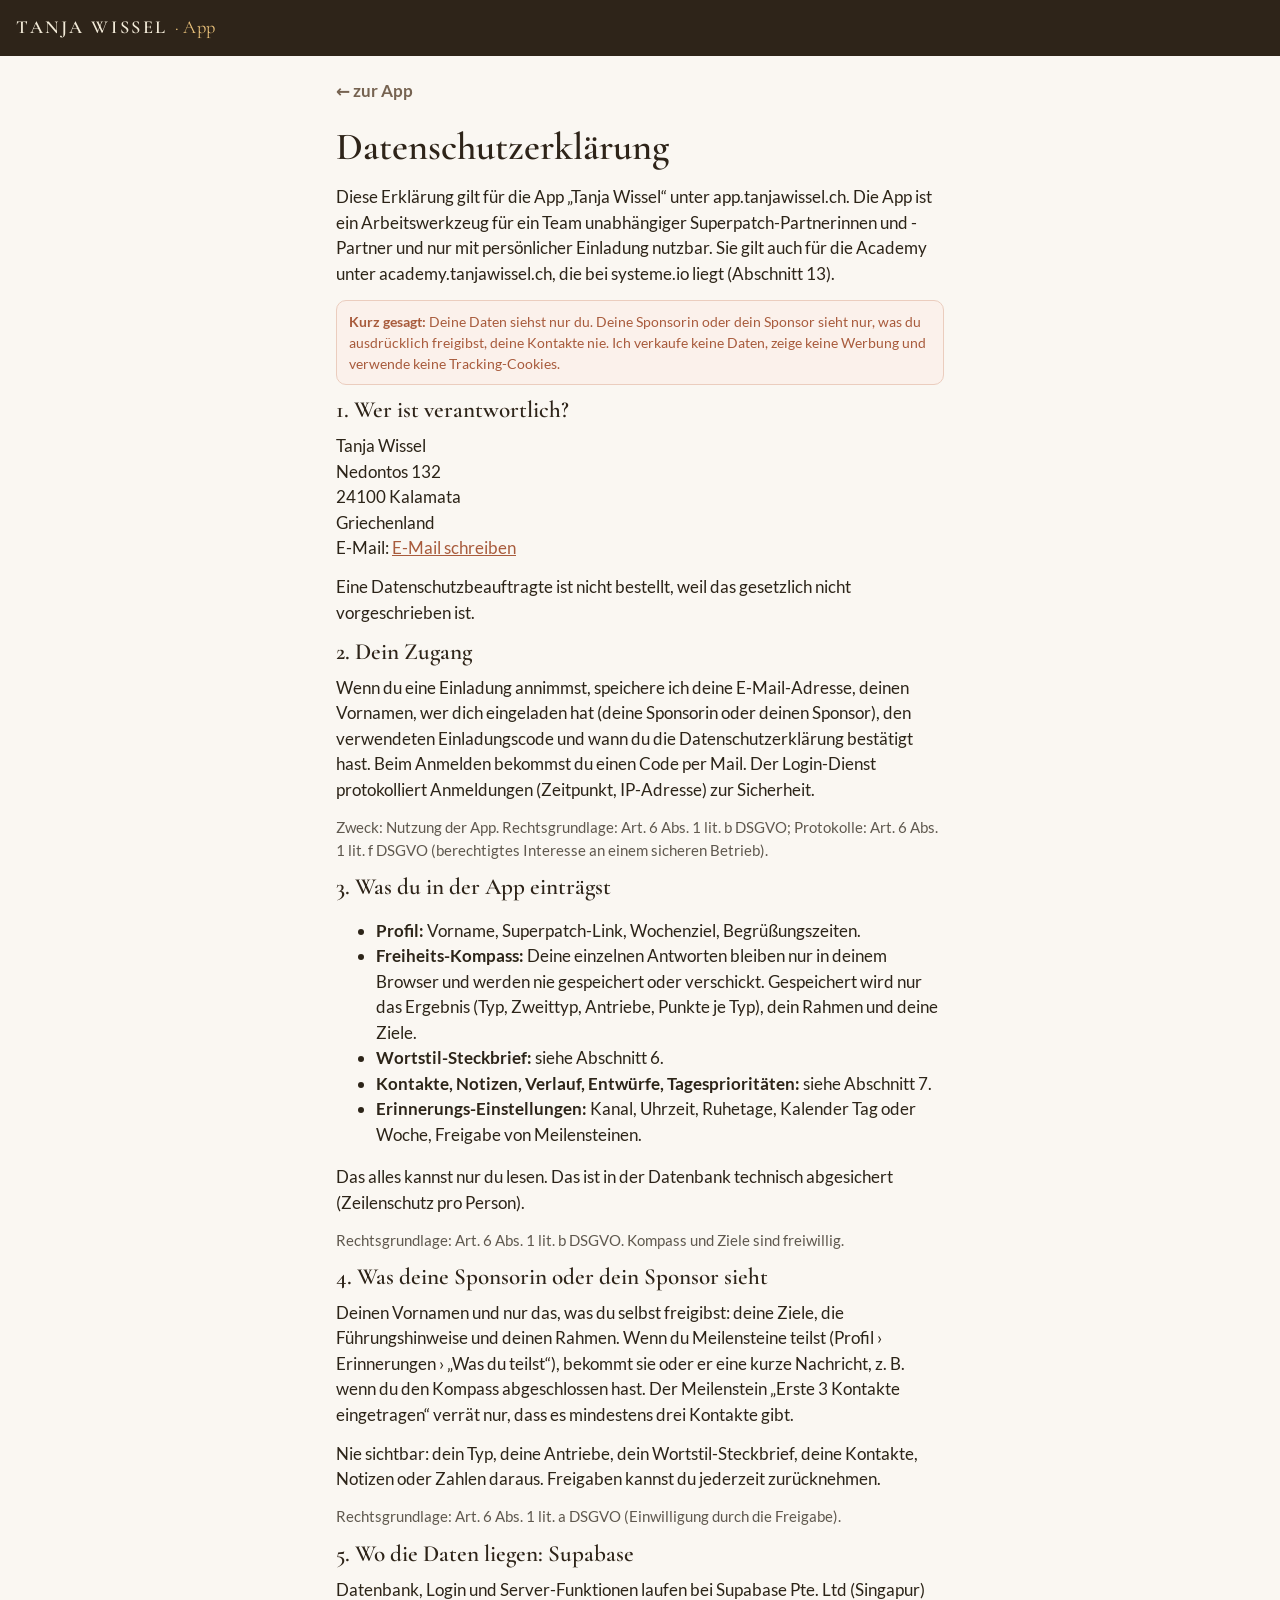
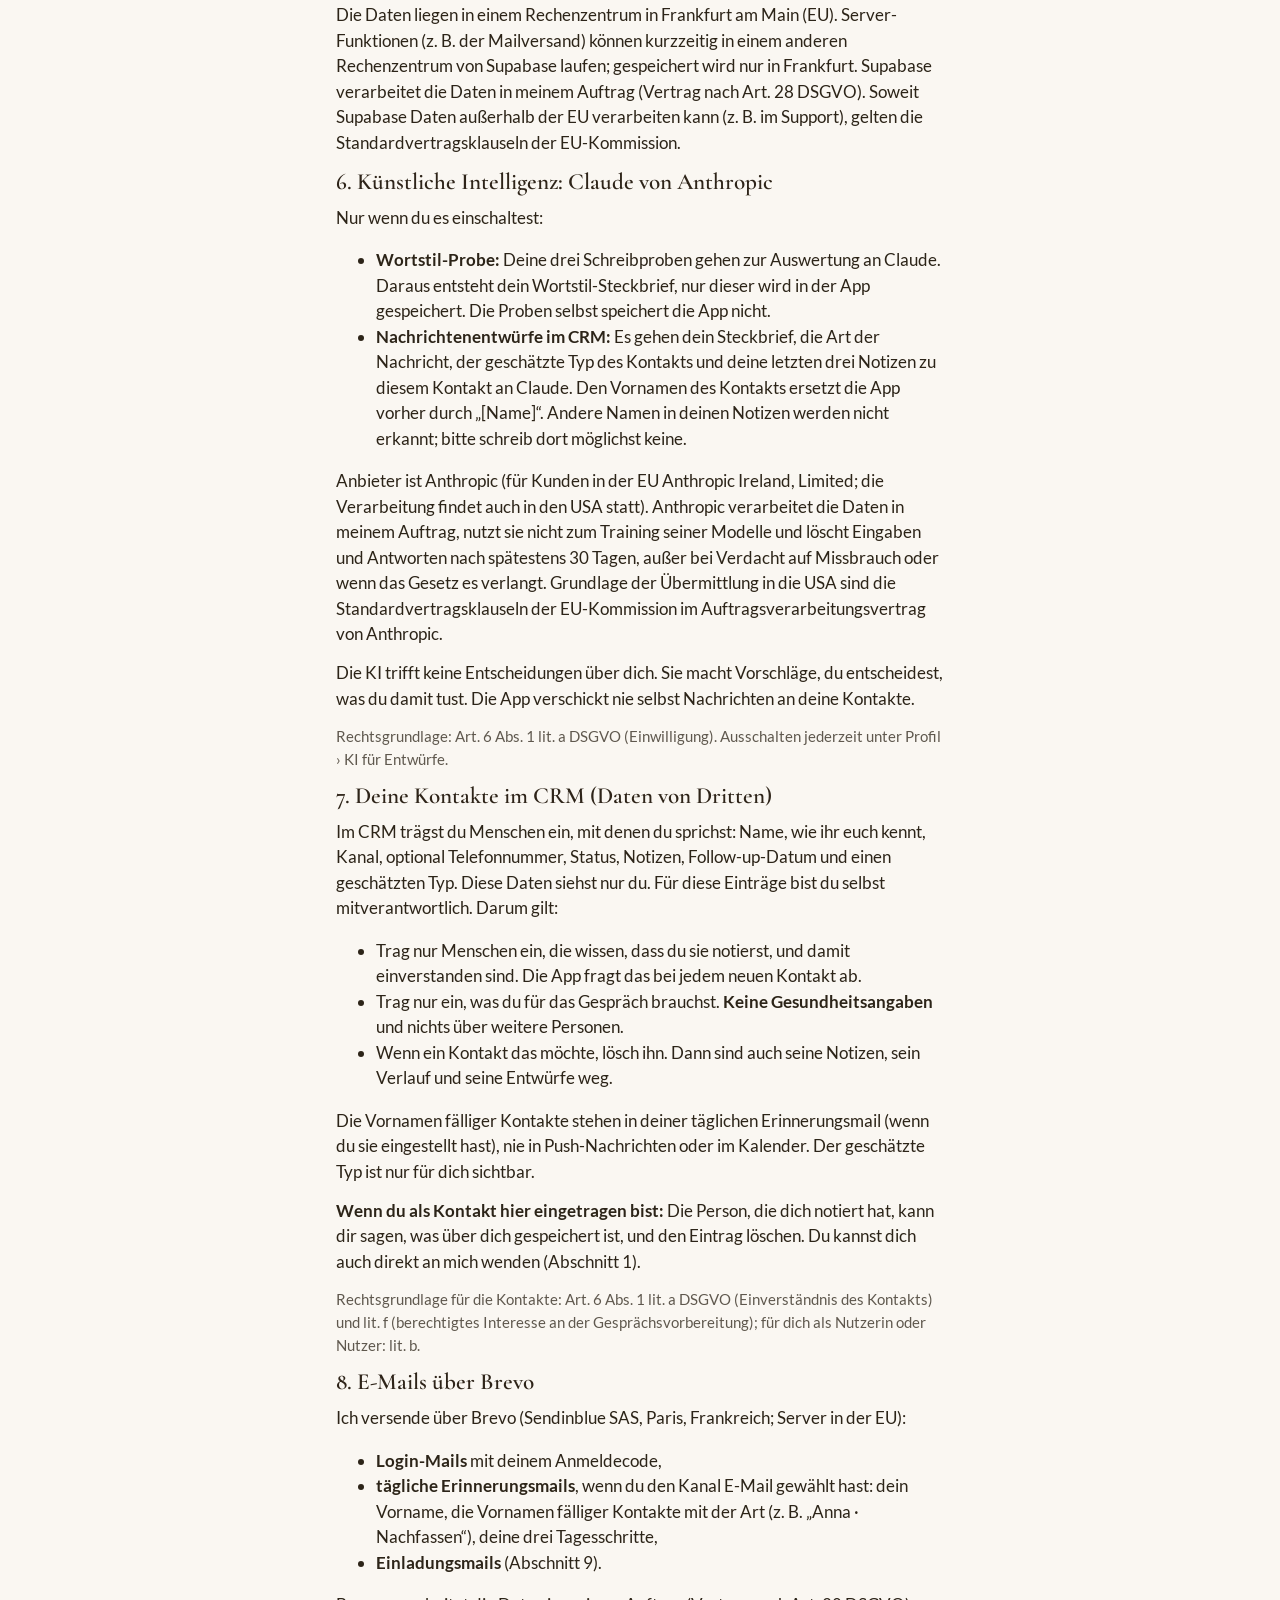
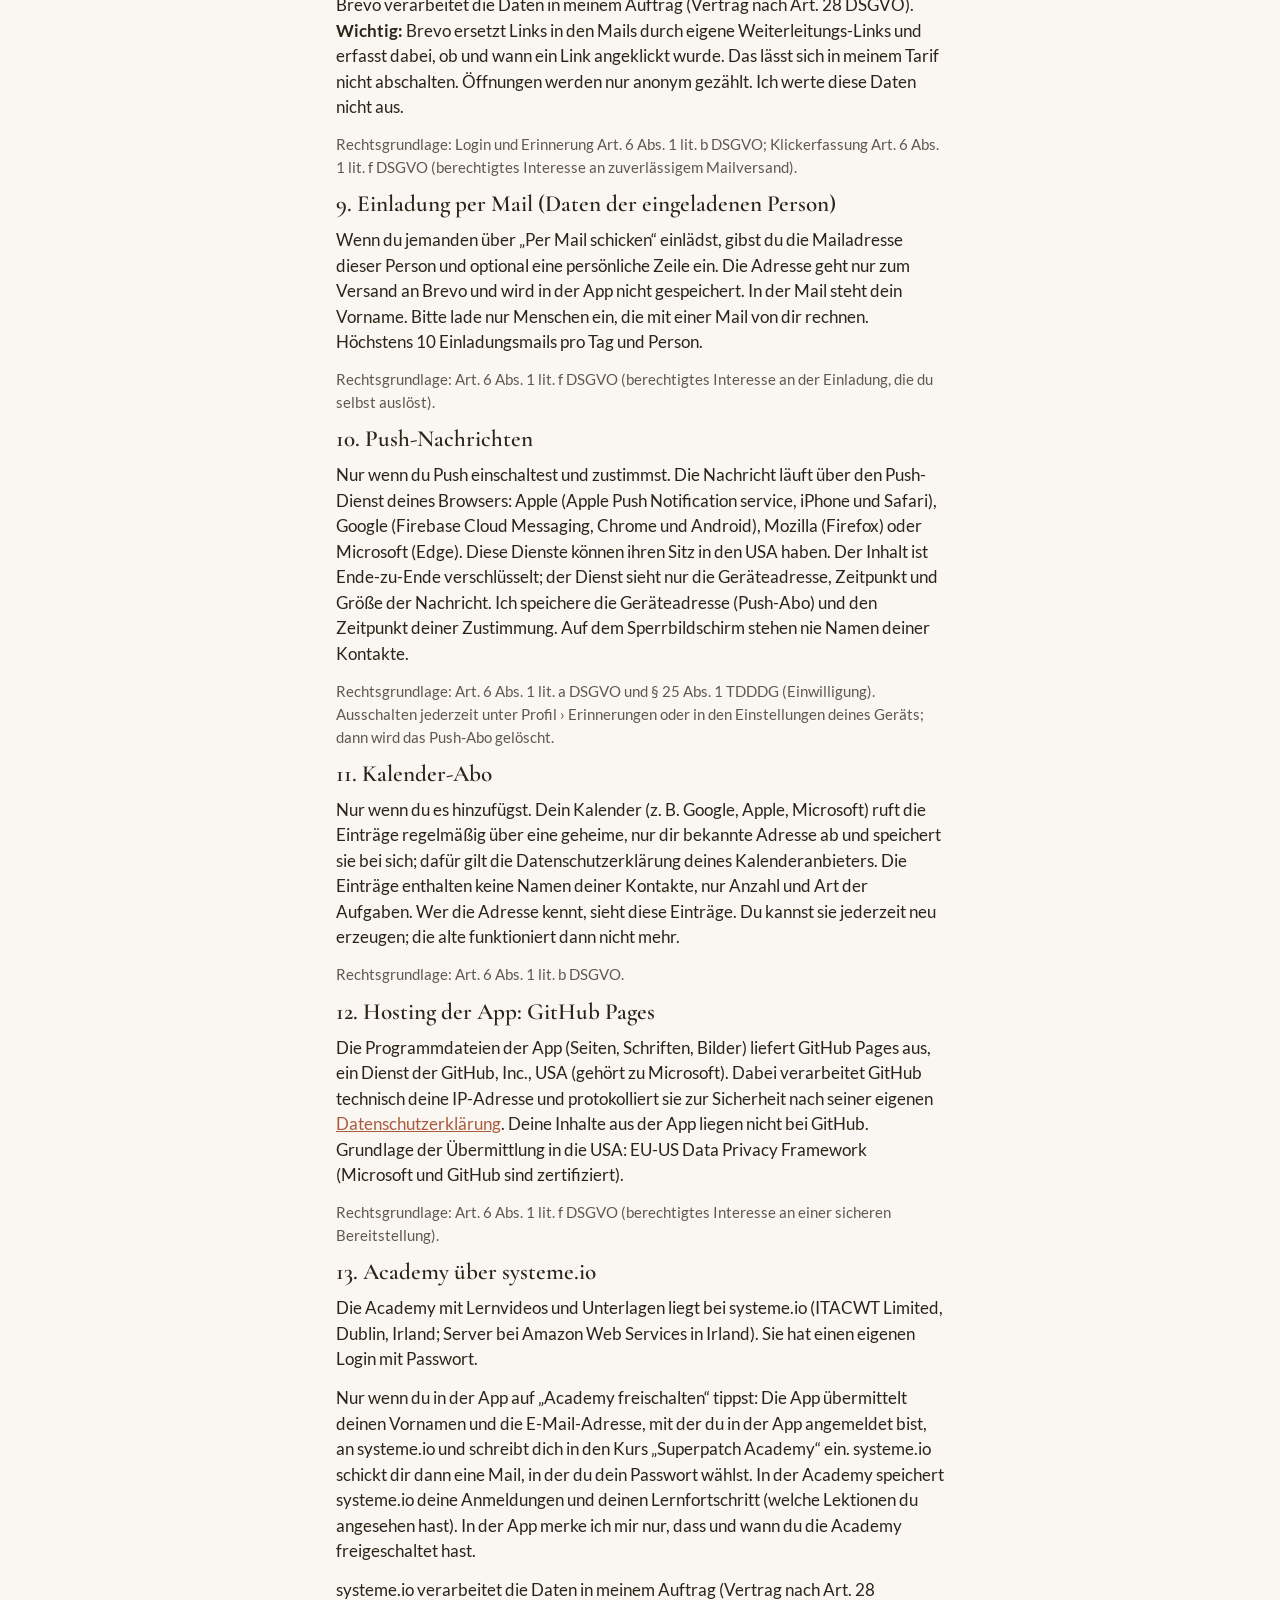
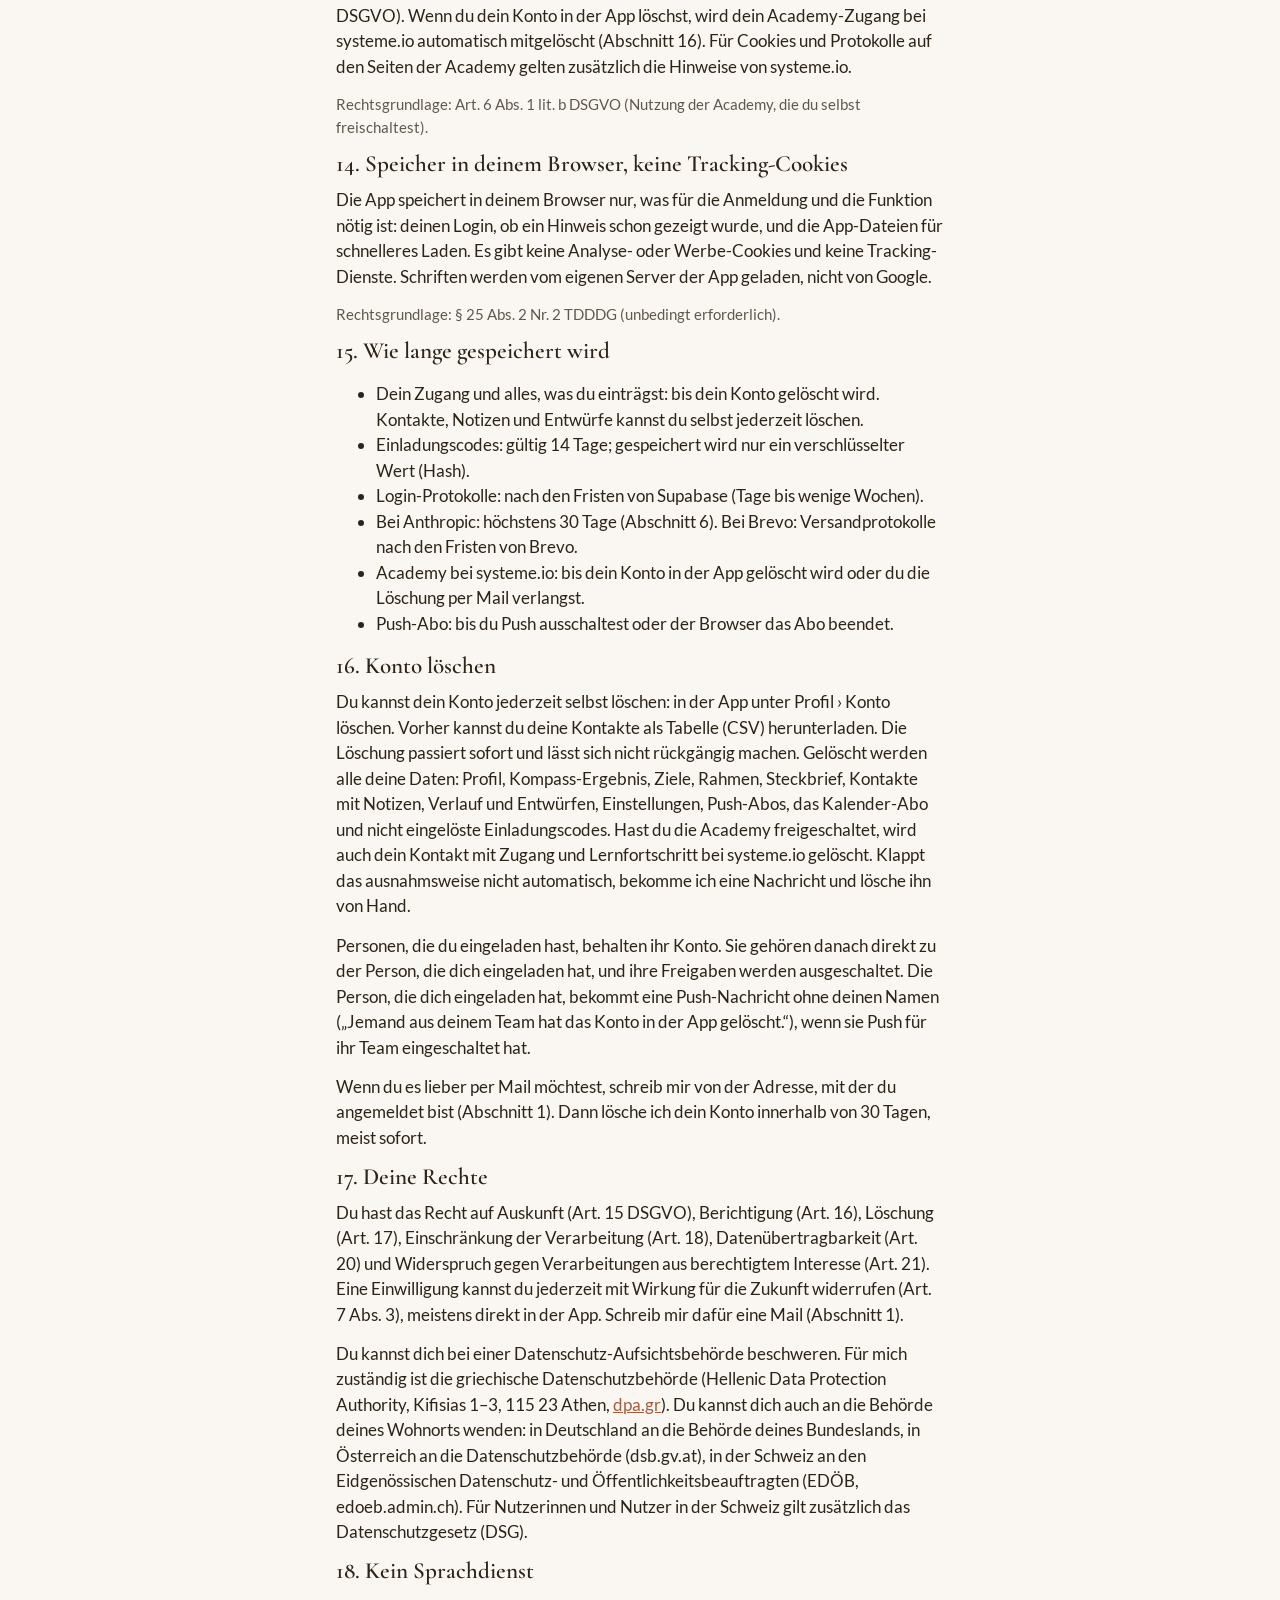
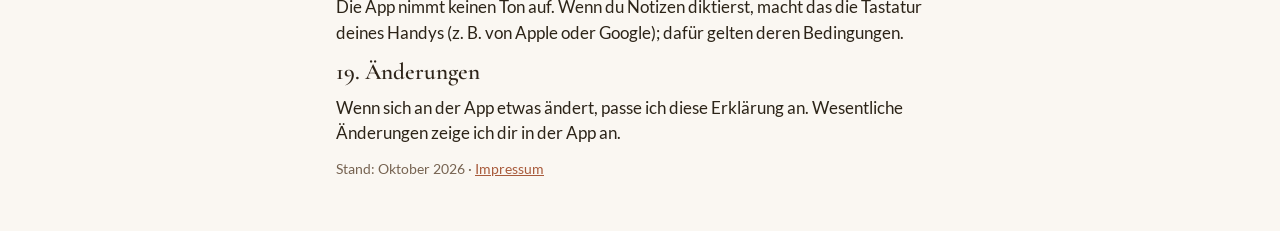
==== datenschutz.html @ 1daaed11 "Academy selbst freischalten: Knopf im Profil, Mitlöschen bei Konto löschen Profil › Academy: „Academ" ====
<!doctype html>
<html lang="de">
<head>
  <meta charset="utf-8">
  <meta name="viewport" content="width=device-width, initial-scale=1">
  <meta name="robots" content="noindex, nofollow">
  <title>Datenschutz · Tanja Wissel App</title>
  <link rel="icon" href="data:image/svg+xml,%3Csvg xmlns=%22http://www.w3.org/2000/svg%22 viewBox=%220 0 32 32%22%3E%3Ccircle cx=%2216%22 cy=%2216%22 r=%2216%22 fill=%22%23C2714F%22/%3E%3C/svg%3E">
  <link rel="stylesheet" href="fonts/fonts.css">
  <link rel="stylesheet" href="app/styles.css">
  <style>.rg{opacity:.75;font-size:.9em}</style>
</head>
<body style="padding-bottom:0">
  <header class="topbar">
    <div class="brand">TANJA WISSEL <span>· App</span></div>
  </header>
  <main class="wrap">
    <p><a class="back" href="./">← zur App</a></p>
    <h1>Datenschutzerklärung</h1>
    <p>Diese Erklärung gilt für die App „Tanja Wissel“ unter app.tanjawissel.ch. Die App ist ein Arbeitswerkzeug für ein Team unabhängiger Superpatch-Partnerinnen und -Partner und nur mit persönlicher Einladung nutzbar. Sie gilt auch für die Academy unter academy.tanjawissel.ch, die bei systeme.io liegt (Abschnitt 13).</p>
    <p class="notice warm"><strong>Kurz gesagt:</strong> Deine Daten siehst nur du. Deine Sponsorin oder dein Sponsor sieht nur, was du ausdrücklich freigibst, deine Kontakte nie. Ich verkaufe keine Daten, zeige keine Werbung und verwende keine Tracking-Cookies.</p>

    <h2>1. Wer ist verantwortlich?</h2>
    <p>Tanja Wissel<br>Nedontos 132<br>24100 Kalamata<br>Griechenland<br>
      E-Mail: <a class="cloak" data-u="academy" data-d="tanjawissel.ch" href="#">E-Mail schreiben</a><noscript>academy (at) tanjawissel.ch</noscript></p>
    <p>Eine Datenschutzbeauftragte ist nicht bestellt, weil das gesetzlich nicht vorgeschrieben ist.</p>

    <h2>2. Dein Zugang</h2>
    <p>Wenn du eine Einladung annimmst, speichere ich deine E-Mail-Adresse, deinen Vornamen, wer dich eingeladen hat (deine Sponsorin oder deinen Sponsor), den verwendeten Einladungscode und wann du die Datenschutzerklärung bestätigt hast. Beim Anmelden bekommst du einen Code per Mail. Der Login-Dienst protokolliert Anmeldungen (Zeitpunkt, IP-Adresse) zur Sicherheit.</p>
    <p class="rg">Zweck: Nutzung der App. Rechtsgrundlage: Art. 6 Abs. 1 lit. b DSGVO; Protokolle: Art. 6 Abs. 1 lit. f DSGVO (berechtigtes Interesse an einem sicheren Betrieb).</p>

    <h2>3. Was du in der App einträgst</h2>
    <ul>
      <li><strong>Profil:</strong> Vorname, Superpatch-Link, Wochenziel, Begrüßungszeiten.</li>
      <li><strong>Freiheits-Kompass:</strong> Deine einzelnen Antworten bleiben nur in deinem Browser und werden nie gespeichert oder verschickt. Gespeichert wird nur das Ergebnis (Typ, Zweittyp, Antriebe, Punkte je Typ), dein Rahmen und deine Ziele.</li>
      <li><strong>Wortstil-Steckbrief:</strong> siehe Abschnitt 6.</li>
      <li><strong>Kontakte, Notizen, Verlauf, Entwürfe, Tagesprioritäten:</strong> siehe Abschnitt 7.</li>
      <li><strong>Erinnerungs-Einstellungen:</strong> Kanal, Uhrzeit, Ruhetage, Kalender Tag oder Woche, Freigabe von Meilensteinen.</li>
    </ul>
    <p>Das alles kannst nur du lesen. Das ist in der Datenbank technisch abgesichert (Zeilenschutz pro Person).</p>
    <p class="rg">Rechtsgrundlage: Art. 6 Abs. 1 lit. b DSGVO. Kompass und Ziele sind freiwillig.</p>

    <h2>4. Was deine Sponsorin oder dein Sponsor sieht</h2>
    <p>Deinen Vornamen und nur das, was du selbst freigibst: deine Ziele, die Führungshinweise und deinen Rahmen. Wenn du Meilensteine teilst (Profil › Erinnerungen › „Was du teilst“), bekommt sie oder er eine kurze Nachricht, z. B. wenn du den Kompass abgeschlossen hast. Der Meilenstein „Erste 3 Kontakte eingetragen“ verrät nur, dass es mindestens drei Kontakte gibt.</p>
    <p>Nie sichtbar: dein Typ, deine Antriebe, dein Wortstil-Steckbrief, deine Kontakte, Notizen oder Zahlen daraus. Freigaben kannst du jederzeit zurücknehmen.</p>
    <p class="rg">Rechtsgrundlage: Art. 6 Abs. 1 lit. a DSGVO (Einwilligung durch die Freigabe).</p>

    <h2>5. Wo die Daten liegen: Supabase</h2>
    <p>Datenbank, Login und Server-Funktionen laufen bei Supabase Pte. Ltd (Singapur) Die Daten liegen in einem Rechenzentrum in Frankfurt am Main (EU). Server-Funktionen (z. B. der Mailversand) können kurzzeitig in einem anderen Rechenzentrum von Supabase laufen; gespeichert wird nur in Frankfurt. Supabase verarbeitet die Daten in meinem Auftrag (Vertrag nach Art. 28 DSGVO). Soweit Supabase Daten außerhalb der EU verarbeiten kann (z. B. im Support), gelten die Standardvertragsklauseln der EU-Kommission.</p>

    <h2>6. Künstliche Intelligenz: Claude von Anthropic</h2>
    <p>Nur wenn du es einschaltest:</p>
    <ul>
      <li><strong>Wortstil-Probe:</strong> Deine drei Schreibproben gehen zur Auswertung an Claude. Daraus entsteht dein Wortstil-Steckbrief, nur dieser wird in der App gespeichert. Die Proben selbst speichert die App nicht.</li>
      <li><strong>Nachrichtenentwürfe im CRM:</strong> Es gehen dein Steckbrief, die Art der Nachricht, der geschätzte Typ des Kontakts und deine letzten drei Notizen zu diesem Kontakt an Claude. Den Vornamen des Kontakts ersetzt die App vorher durch „[Name]“. Andere Namen in deinen Notizen werden nicht erkannt; bitte schreib dort möglichst keine.</li>
    </ul>
    <p>Anbieter ist Anthropic (für Kunden in der EU Anthropic Ireland, Limited; die Verarbeitung findet auch in den USA statt). Anthropic verarbeitet die Daten in meinem Auftrag, nutzt sie nicht zum Training seiner Modelle und löscht Eingaben und Antworten nach spätestens 30 Tagen, außer bei Verdacht auf Missbrauch oder wenn das Gesetz es verlangt. Grundlage der Übermittlung in die USA sind die Standardvertragsklauseln der EU-Kommission im Auftragsverarbeitungsvertrag von Anthropic.</p>
    <p>Die KI trifft keine Entscheidungen über dich. Sie macht Vorschläge, du entscheidest, was du damit tust. Die App verschickt nie selbst Nachrichten an deine Kontakte.</p>
    <p class="rg">Rechtsgrundlage: Art. 6 Abs. 1 lit. a DSGVO (Einwilligung). Ausschalten jederzeit unter Profil › KI für Entwürfe.</p>

    <h2>7. Deine Kontakte im CRM (Daten von Dritten)</h2>
    <p>Im CRM trägst du Menschen ein, mit denen du sprichst: Name, wie ihr euch kennt, Kanal, optional Telefonnummer, Status, Notizen, Follow-up-Datum und einen geschätzten Typ. Diese Daten siehst nur du. Für diese Einträge bist du selbst mitverantwortlich. Darum gilt:</p>
    <ul>
      <li>Trag nur Menschen ein, die wissen, dass du sie notierst, und damit einverstanden sind. Die App fragt das bei jedem neuen Kontakt ab.</li>
      <li>Trag nur ein, was du für das Gespräch brauchst. <strong>Keine Gesundheitsangaben</strong> und nichts über weitere Personen.</li>
      <li>Wenn ein Kontakt das möchte, lösch ihn. Dann sind auch seine Notizen, sein Verlauf und seine Entwürfe weg.</li>
    </ul>
    <p>Die Vornamen fälliger Kontakte stehen in deiner täglichen Erinnerungsmail (wenn du sie eingestellt hast), nie in Push-Nachrichten oder im Kalender. Der geschätzte Typ ist nur für dich sichtbar.</p>
    <p><strong>Wenn du als Kontakt hier eingetragen bist:</strong> Die Person, die dich notiert hat, kann dir sagen, was über dich gespeichert ist, und den Eintrag löschen. Du kannst dich auch direkt an mich wenden (Abschnitt 1).</p>
    <p class="rg">Rechtsgrundlage für die Kontakte: Art. 6 Abs. 1 lit. a DSGVO (Einverständnis des Kontakts) und lit. f (berechtigtes Interesse an der Gesprächsvorbereitung); für dich als Nutzerin oder Nutzer: lit. b.</p>

    <h2>8. E-Mails über Brevo</h2>
    <p>Ich versende über Brevo (Sendinblue SAS, Paris, Frankreich; Server in der EU):</p>
    <ul>
      <li><strong>Login-Mails</strong> mit deinem Anmeldecode,</li>
      <li><strong>tägliche Erinnerungsmails</strong>, wenn du den Kanal E-Mail gewählt hast: dein Vorname, die Vornamen fälliger Kontakte mit der Art (z. B. „Anna · Nachfassen“), deine drei Tagesschritte,</li>
      <li><strong>Einladungsmails</strong> (Abschnitt 9).</li>
    </ul>
    <p>Brevo verarbeitet die Daten in meinem Auftrag (Vertrag nach Art. 28 DSGVO). <strong>Wichtig:</strong> Brevo ersetzt Links in den Mails durch eigene Weiterleitungs-Links und erfasst dabei, ob und wann ein Link angeklickt wurde. Das lässt sich in meinem Tarif nicht abschalten. Öffnungen werden nur anonym gezählt. Ich werte diese Daten nicht aus.</p>
    <p class="rg">Rechtsgrundlage: Login und Erinnerung Art. 6 Abs. 1 lit. b DSGVO; Klickerfassung Art. 6 Abs. 1 lit. f DSGVO (berechtigtes Interesse an zuverlässigem Mailversand).</p>

    <h2>9. Einladung per Mail (Daten der eingeladenen Person)</h2>
    <p>Wenn du jemanden über „Per Mail schicken“ einlädst, gibst du die Mailadresse dieser Person und optional eine persönliche Zeile ein. Die Adresse geht nur zum Versand an Brevo und wird in der App nicht gespeichert. In der Mail steht dein Vorname. Bitte lade nur Menschen ein, die mit einer Mail von dir rechnen. Höchstens 10 Einladungsmails pro Tag und Person.</p>
    <p class="rg">Rechtsgrundlage: Art. 6 Abs. 1 lit. f DSGVO (berechtigtes Interesse an der Einladung, die du selbst auslöst).</p>

    <h2>10. Push-Nachrichten</h2>
    <p>Nur wenn du Push einschaltest und zustimmst. Die Nachricht läuft über den Push-Dienst deines Browsers: Apple (Apple Push Notification service, iPhone und Safari), Google (Firebase Cloud Messaging, Chrome und Android), Mozilla (Firefox) oder Microsoft (Edge). Diese Dienste können ihren Sitz in den USA haben. Der Inhalt ist Ende-zu-Ende verschlüsselt; der Dienst sieht nur die Geräteadresse, Zeitpunkt und Größe der Nachricht. Ich speichere die Geräteadresse (Push-Abo) und den Zeitpunkt deiner Zustimmung. Auf dem Sperrbildschirm stehen nie Namen deiner Kontakte.</p>
    <p class="rg">Rechtsgrundlage: Art. 6 Abs. 1 lit. a DSGVO und § 25 Abs. 1 TDDDG (Einwilligung). Ausschalten jederzeit unter Profil › Erinnerungen oder in den Einstellungen deines Geräts; dann wird das Push-Abo gelöscht.</p>

    <h2>11. Kalender-Abo</h2>
    <p>Nur wenn du es hinzufügst. Dein Kalender (z. B. Google, Apple, Microsoft) ruft die Einträge regelmäßig über eine geheime, nur dir bekannte Adresse ab und speichert sie bei sich; dafür gilt die Datenschutzerklärung deines Kalenderanbieters. Die Einträge enthalten keine Namen deiner Kontakte, nur Anzahl und Art der Aufgaben. Wer die Adresse kennt, sieht diese Einträge. Du kannst sie jederzeit neu erzeugen; die alte funktioniert dann nicht mehr.</p>
    <p class="rg">Rechtsgrundlage: Art. 6 Abs. 1 lit. b DSGVO.</p>

    <h2>12. Hosting der App: GitHub Pages</h2>
    <p>Die Programmdateien der App (Seiten, Schriften, Bilder) liefert GitHub Pages aus, ein Dienst der GitHub, Inc., USA (gehört zu Microsoft). Dabei verarbeitet GitHub technisch deine IP-Adresse und protokolliert sie zur Sicherheit nach seiner eigenen <a href="https://docs.github.com/de/site-policy/privacy-policies/github-general-privacy-statement" target="_blank" rel="noopener">Datenschutzerklärung</a>. Deine Inhalte aus der App liegen nicht bei GitHub. Grundlage der Übermittlung in die USA: EU-US Data Privacy Framework (Microsoft und GitHub sind zertifiziert).</p>
    <p class="rg">Rechtsgrundlage: Art. 6 Abs. 1 lit. f DSGVO (berechtigtes Interesse an einer sicheren Bereitstellung).</p>

    <h2>13. Academy über systeme.io</h2>
    <p>Die Academy mit Lernvideos und Unterlagen liegt bei systeme.io (ITACWT Limited, Dublin, Irland; Server bei Amazon Web Services in Irland). Sie hat einen eigenen Login mit Passwort.</p>
    <p>Nur wenn du in der App auf „Academy freischalten“ tippst: Die App übermittelt deinen Vornamen und die E-Mail-Adresse, mit der du in der App angemeldet bist, an systeme.io und schreibt dich in den Kurs „Superpatch Academy“ ein. systeme.io schickt dir dann eine Mail, in der du dein Passwort wählst. In der Academy speichert systeme.io deine Anmeldungen und deinen Lernfortschritt (welche Lektionen du angesehen hast). In der App merke ich mir nur, dass und wann du die Academy freigeschaltet hast.</p>
    <p>systeme.io verarbeitet die Daten in meinem Auftrag (Vertrag nach Art. 28 DSGVO). Wenn du dein Konto in der App löschst, wird dein Academy-Zugang bei systeme.io automatisch mitgelöscht (Abschnitt 16). Für Cookies und Protokolle auf den Seiten der Academy gelten zusätzlich die Hinweise von systeme.io.</p>
    <p class="rg">Rechtsgrundlage: Art. 6 Abs. 1 lit. b DSGVO (Nutzung der Academy, die du selbst freischaltest).</p>

    <h2>14. Speicher in deinem Browser, keine Tracking-Cookies</h2>
    <p>Die App speichert in deinem Browser nur, was für die Anmeldung und die Funktion nötig ist: deinen Login, ob ein Hinweis schon gezeigt wurde, und die App-Dateien für schnelleres Laden. Es gibt keine Analyse- oder Werbe-Cookies und keine Tracking-Dienste. Schriften werden vom eigenen Server der App geladen, nicht von Google.</p>
    <p class="rg">Rechtsgrundlage: § 25 Abs. 2 Nr. 2 TDDDG (unbedingt erforderlich).</p>

    <h2>15. Wie lange gespeichert wird</h2>
    <ul>
      <li>Dein Zugang und alles, was du einträgst: bis dein Konto gelöscht wird. Kontakte, Notizen und Entwürfe kannst du selbst jederzeit löschen.</li>
      <li>Einladungscodes: gültig 14 Tage; gespeichert wird nur ein verschlüsselter Wert (Hash).</li>
      <li>Login-Protokolle: nach den Fristen von Supabase (Tage bis wenige Wochen).</li>
      <li>Bei Anthropic: höchstens 30 Tage (Abschnitt 6). Bei Brevo: Versandprotokolle nach den Fristen von Brevo.</li>
      <li>Academy bei systeme.io: bis dein Konto in der App gelöscht wird oder du die Löschung per Mail verlangst.</li>
      <li>Push-Abo: bis du Push ausschaltest oder der Browser das Abo beendet.</li>
    </ul>

    <h2>16. Konto löschen</h2>
    <p>Du kannst dein Konto jederzeit selbst löschen: in der App unter Profil › Konto löschen. Vorher kannst du deine Kontakte als Tabelle (CSV) herunterladen. Die Löschung passiert sofort und lässt sich nicht rückgängig machen. Gelöscht werden alle deine Daten: Profil, Kompass-Ergebnis, Ziele, Rahmen, Steckbrief, Kontakte mit Notizen, Verlauf und Entwürfen, Einstellungen, Push-Abos, das Kalender-Abo und nicht eingelöste Einladungscodes. Hast du die Academy freigeschaltet, wird auch dein Kontakt mit Zugang und Lernfortschritt bei systeme.io gelöscht. Klappt das ausnahmsweise nicht automatisch, bekomme ich eine Nachricht und lösche ihn von Hand.</p>
    <p>Personen, die du eingeladen hast, behalten ihr Konto. Sie gehören danach direkt zu der Person, die dich eingeladen hat, und ihre Freigaben werden ausgeschaltet. Die Person, die dich eingeladen hat, bekommt eine Push-Nachricht ohne deinen Namen („Jemand aus deinem Team hat das Konto in der App gelöscht.“), wenn sie Push für ihr Team eingeschaltet hat.</p>
    <p>Wenn du es lieber per Mail möchtest, schreib mir von der Adresse, mit der du angemeldet bist (Abschnitt 1). Dann lösche ich dein Konto innerhalb von 30 Tagen, meist sofort.</p>

    <h2>17. Deine Rechte</h2>
    <p>Du hast das Recht auf Auskunft (Art. 15 DSGVO), Berichtigung (Art. 16), Löschung (Art. 17), Einschränkung der Verarbeitung (Art. 18), Datenübertragbarkeit (Art. 20) und Widerspruch gegen Verarbeitungen aus berechtigtem Interesse (Art. 21). Eine Einwilligung kannst du jederzeit mit Wirkung für die Zukunft widerrufen (Art. 7 Abs. 3), meistens direkt in der App. Schreib mir dafür eine Mail (Abschnitt 1).</p>
    <p>Du kannst dich bei einer Datenschutz-Aufsichtsbehörde beschweren. Für mich zuständig ist die griechische Datenschutzbehörde (Hellenic Data Protection Authority, Kifisias 1–3, 115 23 Athen, <a href="https://www.dpa.gr" target="_blank" rel="noopener">dpa.gr</a>). Du kannst dich auch an die Behörde deines Wohnorts wenden: in Deutschland an die Behörde deines Bundeslands, in Österreich an die Datenschutzbehörde (dsb.gv.at), in der Schweiz an den Eidgenössischen Datenschutz- und Öffentlichkeitsbeauftragten (EDÖB, edoeb.admin.ch). Für Nutzerinnen und Nutzer in der Schweiz gilt zusätzlich das Datenschutzgesetz (DSG).</p>

    <h2>18. Kein Sprachdienst</h2>
    <p>Die App nimmt keinen Ton auf. Wenn du Notizen diktierst, macht das die Tastatur deines Handys (z. B. von Apple oder Google); dafür gelten deren Bedingungen.</p>

    <h2>19. Änderungen</h2>
    <p>Wenn sich an der App etwas ändert, passe ich diese Erklärung an. Wesentliche Änderungen zeige ich dir in der App an.</p>

    <p class="muted small">Stand: Oktober 2026 · <a href="impressum.html">Impressum</a></p>
  </main>
  <script>
    document.querySelectorAll('a.cloak').forEach(function (a) {
      a.addEventListener('click', function (e) {
        e.preventDefault();
        location.href = 'mailto:' + a.getAttribute('data-u') + String.fromCharCode(64) + a.getAttribute('data-d');
      });
    });
  </script>
</body>
</html>
---- fonts/fonts.css ----
/* Lokal eingebundene Schriften — ersetzt Google Fonts CDN.
   Quelle: Google Fonts (Cormorant Garamond, Lato), Subsets latin + latin-ext.
   Neu erzeugen: siehe fonts/README.md */

/* Cormorant Garamond 400 italic — latin-ext */
@font-face {
  font-family: 'Cormorant Garamond';
  font-style: italic;
  font-weight: 400;
  font-display: swap;
  src: url(./cormorant-garamond-400-italic-latin-ext.woff2) format('woff2');
  unicode-range: U+0100-02BA, U+02BD-02C5, U+02C7-02CC, U+02CE-02D7, U+02DD-02FF, U+0304, U+0308, U+0329, U+1D00-1DBF, U+1E00-1E9F, U+1EF2-1EFF, U+2020, U+20A0-20AB, U+20AD-20C0, U+2113, U+2C60-2C7F, U+A720-A7FF;
}

/* Cormorant Garamond 400 italic — latin */
@font-face {
  font-family: 'Cormorant Garamond';
  font-style: italic;
  font-weight: 400;
  font-display: swap;
  src: url(./cormorant-garamond-400-italic-latin.woff2) format('woff2');
  unicode-range: U+0000-00FF, U+0131, U+0152-0153, U+02BB-02BC, U+02C6, U+02DA, U+02DC, U+0304, U+0308, U+0329, U+2000-206F, U+20AC, U+2122, U+2191, U+2193, U+2212, U+2215, U+FEFF, U+FFFD;
}

/* Cormorant Garamond 500 italic — latin-ext */
@font-face {
  font-family: 'Cormorant Garamond';
  font-style: italic;
  font-weight: 500;
  font-display: swap;
  src: url(./cormorant-garamond-500-italic-latin-ext.woff2) format('woff2');
  unicode-range: U+0100-02BA, U+02BD-02C5, U+02C7-02CC, U+02CE-02D7, U+02DD-02FF, U+0304, U+0308, U+0329, U+1D00-1DBF, U+1E00-1E9F, U+1EF2-1EFF, U+2020, U+20A0-20AB, U+20AD-20C0, U+2113, U+2C60-2C7F, U+A720-A7FF;
}

/* Cormorant Garamond 500 italic — latin */
@font-face {
  font-family: 'Cormorant Garamond';
  font-style: italic;
  font-weight: 500;
  font-display: swap;
  src: url(./cormorant-garamond-500-italic-latin.woff2) format('woff2');
  unicode-range: U+0000-00FF, U+0131, U+0152-0153, U+02BB-02BC, U+02C6, U+02DA, U+02DC, U+0304, U+0308, U+0329, U+2000-206F, U+20AC, U+2122, U+2191, U+2193, U+2212, U+2215, U+FEFF, U+FFFD;
}

/* Cormorant Garamond 400 normal — latin-ext */
@font-face {
  font-family: 'Cormorant Garamond';
  font-style: normal;
  font-weight: 400;
  font-display: swap;
  src: url(./cormorant-garamond-400-normal-latin-ext.woff2) format('woff2');
  unicode-range: U+0100-02BA, U+02BD-02C5, U+02C7-02CC, U+02CE-02D7, U+02DD-02FF, U+0304, U+0308, U+0329, U+1D00-1DBF, U+1E00-1E9F, U+1EF2-1EFF, U+2020, U+20A0-20AB, U+20AD-20C0, U+2113, U+2C60-2C7F, U+A720-A7FF;
}

/* Cormorant Garamond 400 normal — latin */
@font-face {
  font-family: 'Cormorant Garamond';
  font-style: normal;
  font-weight: 400;
  font-display: swap;
  src: url(./cormorant-garamond-400-normal-latin.woff2) format('woff2');
  unicode-range: U+0000-00FF, U+0131, U+0152-0153, U+02BB-02BC, U+02C6, U+02DA, U+02DC, U+0304, U+0308, U+0329, U+2000-206F, U+20AC, U+2122, U+2191, U+2193, U+2212, U+2215, U+FEFF, U+FFFD;
}

/* Cormorant Garamond 500 normal — latin-ext */
@font-face {
  font-family: 'Cormorant Garamond';
  font-style: normal;
  font-weight: 500;
  font-display: swap;
  src: url(./cormorant-garamond-500-normal-latin-ext.woff2) format('woff2');
  unicode-range: U+0100-02BA, U+02BD-02C5, U+02C7-02CC, U+02CE-02D7, U+02DD-02FF, U+0304, U+0308, U+0329, U+1D00-1DBF, U+1E00-1E9F, U+1EF2-1EFF, U+2020, U+20A0-20AB, U+20AD-20C0, U+2113, U+2C60-2C7F, U+A720-A7FF;
}

/* Cormorant Garamond 500 normal — latin */
@font-face {
  font-family: 'Cormorant Garamond';
  font-style: normal;
  font-weight: 500;
  font-display: swap;
  src: url(./cormorant-garamond-500-normal-latin.woff2) format('woff2');
  unicode-range: U+0000-00FF, U+0131, U+0152-0153, U+02BB-02BC, U+02C6, U+02DA, U+02DC, U+0304, U+0308, U+0329, U+2000-206F, U+20AC, U+2122, U+2191, U+2193, U+2212, U+2215, U+FEFF, U+FFFD;
}

/* Cormorant Garamond 600 normal — latin-ext */
@font-face {
  font-family: 'Cormorant Garamond';
  font-style: normal;
  font-weight: 600;
  font-display: swap;
  src: url(./cormorant-garamond-600-normal-latin-ext.woff2) format('woff2');
  unicode-range: U+0100-02BA, U+02BD-02C5, U+02C7-02CC, U+02CE-02D7, U+02DD-02FF, U+0304, U+0308, U+0329, U+1D00-1DBF, U+1E00-1E9F, U+1EF2-1EFF, U+2020, U+20A0-20AB, U+20AD-20C0, U+2113, U+2C60-2C7F, U+A720-A7FF;
}

/* Cormorant Garamond 600 normal — latin */
@font-face {
  font-family: 'Cormorant Garamond';
  font-style: normal;
  font-weight: 600;
  font-display: swap;
  src: url(./cormorant-garamond-600-normal-latin.woff2) format('woff2');
  unicode-range: U+0000-00FF, U+0131, U+0152-0153, U+02BB-02BC, U+02C6, U+02DA, U+02DC, U+0304, U+0308, U+0329, U+2000-206F, U+20AC, U+2122, U+2191, U+2193, U+2212, U+2215, U+FEFF, U+FFFD;
}

/* Lato 300 normal — latin-ext */
@font-face {
  font-family: 'Lato';
  font-style: normal;
  font-weight: 300;
  font-display: swap;
  src: url(./lato-300-normal-latin-ext.woff2) format('woff2');
  unicode-range: U+0100-02BA, U+02BD-02C5, U+02C7-02CC, U+02CE-02D7, U+02DD-02FF, U+0304, U+0308, U+0329, U+1D00-1DBF, U+1E00-1E9F, U+1EF2-1EFF, U+2020, U+20A0-20AB, U+20AD-20C0, U+2113, U+2C60-2C7F, U+A720-A7FF;
}

/* Lato 300 normal — latin */
@font-face {
  font-family: 'Lato';
  font-style: normal;
  font-weight: 300;
  font-display: swap;
  src: url(./lato-300-normal-latin.woff2) format('woff2');
  unicode-range: U+0000-00FF, U+0131, U+0152-0153, U+02BB-02BC, U+02C6, U+02DA, U+02DC, U+0304, U+0308, U+0329, U+2000-206F, U+20AC, U+2122, U+2191, U+2193, U+2212, U+2215, U+FEFF, U+FFFD;
}

/* Lato 400 normal — latin-ext */
@font-face {
  font-family: 'Lato';
  font-style: normal;
  font-weight: 400;
  font-display: swap;
  src: url(./lato-400-normal-latin-ext.woff2) format('woff2');
  unicode-range: U+0100-02BA, U+02BD-02C5, U+02C7-02CC, U+02CE-02D7, U+02DD-02FF, U+0304, U+0308, U+0329, U+1D00-1DBF, U+1E00-1E9F, U+1EF2-1EFF, U+2020, U+20A0-20AB, U+20AD-20C0, U+2113, U+2C60-2C7F, U+A720-A7FF;
}

/* Lato 400 normal — latin */
@font-face {
  font-family: 'Lato';
  font-style: normal;
  font-weight: 400;
  font-display: swap;
  src: url(./lato-400-normal-latin.woff2) format('woff2');
  unicode-range: U+0000-00FF, U+0131, U+0152-0153, U+02BB-02BC, U+02C6, U+02DA, U+02DC, U+0304, U+0308, U+0329, U+2000-206F, U+20AC, U+2122, U+2191, U+2193, U+2212, U+2215, U+FEFF, U+FFFD;
}

/* Lato 700 normal — latin-ext */
@font-face {
  font-family: 'Lato';
  font-style: normal;
  font-weight: 700;
  font-display: swap;
  src: url(./lato-700-normal-latin-ext.woff2) format('woff2');
  unicode-range: U+0100-02BA, U+02BD-02C5, U+02C7-02CC, U+02CE-02D7, U+02DD-02FF, U+0304, U+0308, U+0329, U+1D00-1DBF, U+1E00-1E9F, U+1EF2-1EFF, U+2020, U+20A0-20AB, U+20AD-20C0, U+2113, U+2C60-2C7F, U+A720-A7FF;
}

/* Lato 700 normal — latin */
@font-face {
  font-family: 'Lato';
  font-style: normal;
  font-weight: 700;
  font-display: swap;
  src: url(./lato-700-normal-latin.woff2) format('woff2');
  unicode-range: U+0000-00FF, U+0131, U+0152-0153, U+02BB-02BC, U+02C6, U+02DA, U+02DC, U+0304, U+0308, U+0329, U+2000-206F, U+20AC, U+2122, U+2191, U+2193, U+2212, U+2215, U+FEFF, U+FFFD;
}
---- app/styles.css ----
/* App Tanja Wissel. Stil übernommen aus dem Prototyp CRM (Creme/Sand/Terrakotta), Ergänzungen am Ende. */
/* Bewusst nur helles Markendesign; Farben sind überall explizit gesetzt. */
:root {
  color-scheme: light;
  --creme: #FAF7F2;
  --sand: #F2EAD8;
  --sand-deep: #EADFC6;
  --gold: #C9963A;
  --gold-soft: #E8C07A;
  --terra: #C2714F;
  --terra-deep: #A85B3C;
  --olive: #6B7C4A;
  --bark: #2E2419;
  --ink: #2C2418;
  --ink-muted: #766351;
  --line: #E1D4BC;
  --surface: #FFFFFF;
  --shadow: 0 1px 2px rgba(59,44,26,.06), 0 6px 18px rgba(59,44,26,.07);
  --radius: 14px;
  --serif: 'Cormorant Garamond', Georgia, serif;
  --sans: 'Lato', system-ui, -apple-system, 'Segoe UI', sans-serif;
  --tabbar-h: 64px;
}

* { box-sizing: border-box; }
html { -webkit-text-size-adjust: 100%; }
body {
  margin: 0;
  background: var(--creme);
  color: var(--ink);
  font: 400 17px/1.5 var(--sans);
  padding-bottom: calc(var(--tabbar-h) + env(safe-area-inset-bottom, 0px));
}

/* Kopf */
.topbar {
  display: flex; align-items: center; justify-content: space-between;
  padding-block: 14px;
  padding-left: max(16px, env(safe-area-inset-left, 0px));
  padding-right: max(16px, env(safe-area-inset-right, 0px));
  background: var(--bark); color: var(--sand); gap: 12px;
}
.brand { font-family: var(--serif); font-size: 1.15rem; letter-spacing: .14em; font-weight: 600; }
.brand span { letter-spacing: .02em; font-weight: 400; color: var(--gold-soft); }
.proto-badge {
  font-size: .72rem; text-transform: uppercase; letter-spacing: .12em;
  border: 1px solid rgba(232,192,122,.5); color: var(--gold-soft);
  padding: 3px 9px; border-radius: 99px;
}

.wrap { max-width: 640px; margin: 0 auto; padding-block: 22px 40px; padding-left: max(16px, env(safe-area-inset-left, 0px)); padding-right: max(16px, env(safe-area-inset-right, 0px)); }

/* Typografie */
h1, h2, h3 { font-family: var(--serif); font-weight: 600; line-height: 1.15; margin: 0 0 .4em; color: var(--bark); text-wrap: balance; }
h1 { font-size: clamp(1.9rem, 6vw, 2.4rem); }
h2 { font-size: 1.45rem; }
h3 { font-size: 1.2rem; margin-top: 1.2em; }
p { margin: 0 0 .8em; }
.eyebrow { font-size: .78rem; text-transform: uppercase; letter-spacing: .14em; color: var(--terra); font-weight: 700; margin-bottom: .4em; }
.lead { font-size: 1.05rem; color: var(--ink-muted); }
.muted { color: var(--ink-muted); font-size: .92rem; }
.small { font-size: .85rem; }

/* Karten */
.card {
  background: var(--surface); border: 1px solid var(--line); border-radius: var(--radius);
  padding: 18px 18px; box-shadow: var(--shadow); margin-bottom: 16px;
}
.card.sand { background: var(--sand); box-shadow: none; }
.card-head { display: flex; justify-content: space-between; align-items: baseline; gap: 10px; margin-bottom: 8px; }
.card-head h2 { margin: 0; }
.notice { font-size: .88rem; background: #F4F6EE; border: 1px solid #DCE3CC; color: #4B5735; border-radius: 10px; padding: 10px 12px; margin: 12px 0; }
.notice.warm { background: #FBF1EB; border-color: #EBCDBE; color: var(--terra-deep); }

/* Formulare */
label.field { display: block; font-weight: 700; margin: 14px 0 6px; }
label.field .opt { font-weight: 400; color: var(--ink-muted); font-size: .88rem; }
input[type=text], input[type=email], input[type=url], input[type=tel], input[type=number], input[type=date], input[type=time], input[type=search], select, textarea {
  width: 100%; font: inherit; color: inherit; background: var(--surface);
  border: 1px solid var(--line); border-radius: 10px; padding: 11px 12px;
}
textarea { min-height: 110px; resize: vertical; }
input:focus, textarea:focus, select:focus { outline: 2px solid var(--gold); outline-offset: 1px; border-color: var(--gold); }
.check { display: flex; gap: 10px; align-items: flex-start; margin: 14px 0; cursor: pointer; }
.check input { width: 20px; height: 20px; margin-top: 2px; accent-color: var(--terra); flex: 0 0 auto; }
.row2 { display: grid; grid-template-columns: 1fr 1fr; gap: 10px; }

/* Buttons */
.btn {
  display: inline-flex; align-items: center; justify-content: center; gap: 8px;
  font: 700 1rem var(--sans); border: 0; border-radius: 99px; cursor: pointer; text-decoration: none;
  padding: 12px 22px; background: var(--terra); color: #fff; transition: background .2s, transform .1s;
}
.btn:hover { background: var(--terra-deep); }
.btn:active { transform: scale(.98); }
.btn:disabled, .btn[aria-disabled=true] { background: var(--sand-deep); color: var(--ink-muted); cursor: not-allowed; }
.btn.ghost { background: transparent; color: var(--ink-muted); padding: 10px 12px; }
.btn.ghost:hover { color: var(--bark); background: var(--sand); }
.btn.secondary { background: var(--surface); color: var(--bark); border: 1px solid var(--line); }
.btn.secondary:hover { background: var(--sand); }
.btn.olive { background: var(--olive); }
.btn.olive:hover { background: #586640; }
.btn.small { padding: 8px 14px; font-size: .9rem; }
.btn.block { width: 100%; }
.btn.danger { background: #fff; color: #A23B2A; border: 1px solid #E5B9AF; }
.actions { display: flex; gap: 10px; align-items: center; margin-top: 16px; flex-wrap: wrap; }
.actions.end { justify-content: flex-end; }
.actions.split { justify-content: space-between; }
.linklike { background: none; border: 0; color: var(--terra-deep); font: inherit; font-weight: 700; cursor: pointer; padding: 0; text-decoration: underline; text-underline-offset: 3px; }

/* Untere Navigation */
.tabbar {
  position: fixed; left: 0; right: 0; bottom: 0; z-index: 20;
  display: grid; grid-template-columns: repeat(4, 1fr);
  background: var(--surface); border-top: 1px solid var(--line);
  padding-bottom: env(safe-area-inset-bottom, 0px); height: calc(var(--tabbar-h) + env(safe-area-inset-bottom, 0px));
}
.tabbar a {
  display: flex; flex-direction: column; align-items: center; justify-content: center; gap: 2px;
  font-size: .78rem; color: var(--ink-muted); text-decoration: none; font-weight: 700;
}
.tabbar a span { font-size: 1.25rem; line-height: 1; }
.tabbar a.active { color: var(--terra-deep); }
.tabbar a.plus span { width: 34px; height: 34px; border-radius: 50%; background: var(--terra); color: #fff; display: grid; place-items: center; font-size: 1.3rem; }

/* Dashboard */
.greet { margin-bottom: 16px; }
.greet h1 { margin-bottom: 2px; }
.tiles { display: grid; grid-template-columns: 1fr 1fr; gap: 12px; margin-bottom: 16px; }
.tile {
  display: block; text-decoration: none; color: inherit;
  background: var(--surface); border: 1px solid var(--line); border-radius: var(--radius);
  padding: 14px 14px; box-shadow: var(--shadow);
}
.tile:hover { border-color: var(--gold); }
.tile .t-label { font-size: .85rem; color: var(--ink-muted); font-weight: 700; }
.tile .t-num { font-family: var(--serif); font-size: 2.2rem; font-weight: 600; color: var(--bark); line-height: 1.1; }
.tile .t-sub { font-size: .82rem; color: var(--ink-muted); }
.tile .t-sub.alert { color: var(--terra-deep); font-weight: 700; }

.prio { list-style: none; padding: 0; margin: 0; }
.prio li { display: flex; align-items: center; gap: 12px; padding: 10px 0; border-bottom: 1px solid var(--line); }
.prio li:last-child { border-bottom: 0; }
.prio input[type=checkbox] { width: 24px; height: 24px; accent-color: var(--olive); flex: 0 0 auto; cursor: pointer; }
.prio .p-text { flex: 1; min-width: 0; }
.prio li.done .p-text { text-decoration: line-through; color: var(--ink-muted); }
.prio a.go { color: var(--ink-muted); text-decoration: none; font-size: 1.3rem; padding: 0 4px; }
.prio .p-text input[type=text] { padding: 8px 10px; }
.counter { font-size: .88rem; font-weight: 700; color: var(--olive); white-space: nowrap; }
.praise { font-family: var(--serif); font-style: italic; font-size: 1.15rem; color: var(--olive); margin: 8px 0 0; }

.goal-track { height: 12px; background: var(--sand); border-radius: 99px; overflow: hidden; margin: 8px 0 6px; }
.goal-fill { height: 100%; background: var(--gold); border-radius: 99px; transition: width .4s ease; }
.goal-fill.full { background: var(--olive); }

.record-card { text-align: center; }
.rec-btn {
  text-decoration: none;
  display: inline-flex; align-items: center; gap: 10px; border: 0; cursor: pointer;
  font: 700 1rem var(--sans); color: #fff; background: var(--terra); border-radius: 99px; padding: 14px 26px;
}
@keyframes pulse { 0%, 100% { opacity: .3; } 50% { opacity: 1; } }

.dictate { display: flex; gap: 12px; align-items: flex-start; background: var(--sand); border-radius: 12px; padding: 12px 14px; font-size: .93rem; }
.dictate .mic { font-size: 1.6rem; line-height: 1; }

/* Kontaktliste */
.search { margin-bottom: 10px; }
.chips { display: flex; gap: 8px; overflow-x: auto; padding-bottom: 6px; margin-bottom: 8px; scrollbar-width: none; }
.chips::-webkit-scrollbar { display: none; }
.chip {
  flex: 0 0 auto; border: 1px solid var(--line); background: var(--surface); color: var(--ink);
  border-radius: 99px; padding: 6px 13px; font: 700 .85rem var(--sans); cursor: pointer; white-space: nowrap;
}
.chip.on { background: var(--bark); color: var(--sand); border-color: var(--bark); }
.clist { list-style: none; padding: 0; margin: 0; background: var(--surface); border: 1px solid var(--line); border-radius: var(--radius); box-shadow: var(--shadow); overflow: hidden; }
.clist li + li { border-top: 1px solid var(--line); }
.clist a { display: block; padding: 12px 16px; text-decoration: none; color: inherit; }
.clist a:hover { background: #FDFBF7; }
.c-top { display: flex; justify-content: space-between; gap: 10px; align-items: baseline; }
.c-name { font-weight: 700; color: var(--bark); }
.c-sub { font-size: .86rem; color: var(--ink-muted); }
.due { font-size: .82rem; font-weight: 700; white-space: nowrap; color: var(--ink-muted); }
.due.today { color: var(--terra-deep); }
.due.over { color: #A23B2A; }
.empty { text-align: center; padding: 28px 16px; color: var(--ink-muted); }

/* Kontaktdetail */
.detail-head { display: flex; justify-content: space-between; align-items: flex-start; gap: 10px; }
.back { display: inline-block; color: var(--ink-muted); text-decoration: none; font-weight: 700; margin-bottom: 8px; }
.pill {
  display: inline-flex; align-items: center; gap: 6px; border-radius: 99px; padding: 5px 12px;
  background: var(--sand); color: var(--bark); font: 700 .88rem var(--sans); border: 1px solid var(--line); cursor: pointer;
}
.pill.static { cursor: default; }
.fu-box { border-left: 3px solid var(--terra); background: #FBF1EB; }
.fu-box.none { border-left-color: var(--line); background: var(--surface); }
.btn-grid { display: grid; grid-template-columns: 1fr 1fr; gap: 10px; }
.btn-grid .wide { grid-column: 1 / -1; }
.lock { font-size: .85rem; color: var(--ink-muted); background: var(--sand); border-radius: 10px; padding: 10px 12px; margin-top: 10px; }
.timeline { list-style: none; padding: 0; margin: 0; }
.timeline li { display: grid; grid-template-columns: 58px 1fr; gap: 10px; padding: 9px 0; border-bottom: 1px solid var(--line); font-size: .93rem; }
.timeline li:last-child { border-bottom: 0; }
.timeline .when { color: var(--ink-muted); font-size: .82rem; padding-top: 2px; }
.timeline .note { white-space: pre-wrap; overflow-wrap: anywhere; }
.saved-draft { background: #E7F3DF; border-radius: 12px; padding: 10px 12px; margin: 8px 0; white-space: pre-wrap; overflow-wrap: anywhere; font-size: .93rem; }

/* Optionen (Status, Schätzhilfe) */
.options { display: grid; gap: 8px; margin-top: 10px; }
.option {
  text-align: left; font: inherit; color: inherit; cursor: pointer; width: 100%;
  background: var(--surface); border: 1.5px solid var(--line); border-radius: 12px;
  padding: 11px 14px; transition: border-color .15s, background .15s;
}
.option:hover { border-color: var(--gold); }
.option.selected { border-color: var(--terra); background: #FBF1EB; box-shadow: inset 0 0 0 1px var(--terra); }
.option small { display: block; color: var(--ink-muted); font-size: .84rem; }
.option:focus-visible, .chip:focus-visible, .pill:focus-visible { outline: 2px solid var(--gold); outline-offset: 2px; }
.options.compact { grid-template-columns: 1fr 1fr; }
.options.compact .option { padding: 9px 11px; font-size: .92rem; }
.two { display: grid; grid-template-columns: 1fr 1fr; gap: 8px; }

/* Entwurf */
.art-chips { display: flex; flex-wrap: wrap; gap: 8px; margin: 6px 0 12px; }
.draft-area { background: #E7F3DF; border: 1px solid #CFE3C1; min-height: 150px; border-radius: 14px 14px 14px 4px; }
.type-line { font-size: .9rem; color: var(--ink-muted); }

.thinking-box { display: flex; align-items: center; padding: 14px; }
.thinking { display: flex; gap: 10px; align-items: center; color: var(--ink-muted); }
.thinking .dot { width: 10px; height: 10px; border-radius: 50%; background: var(--gold); flex: 0 0 auto; animation: pulse 1.1s ease-in-out infinite; }
details summary { cursor: pointer; color: var(--terra-deep); font-weight: 700; margin: 6px 0; }

/* Dialog */
.backdrop { position: fixed; inset: 0; background: rgba(46,36,25,.45); z-index: 40; display: flex; align-items: flex-end; justify-content: center; }
.sheet {
  background: var(--creme); width: 100%; max-width: 560px; max-height: 88vh; overflow-y: auto;
  border-radius: 18px 18px 0 0; padding: 20px max(16px, env(safe-area-inset-left, 0px)) calc(20px + env(safe-area-inset-bottom, 0px));
  box-shadow: 0 -6px 30px rgba(46,36,25,.2);
}
@media (min-width: 640px) {
  .backdrop { align-items: center; }
  .sheet { border-radius: 18px; }
}

/* Hinweis unten */
.toast {
  position: fixed; left: 50%; bottom: calc(var(--tabbar-h) + 14px + env(safe-area-inset-bottom, 0px)); transform: translateX(-50%) translateY(20px);
  background: var(--bark); color: var(--sand); padding: 10px 16px; border-radius: 99px; font-size: .92rem;
  opacity: 0; pointer-events: none; transition: opacity .2s, transform .2s; z-index: 50; max-width: calc(100% - 32px); text-align: center;
}
.toast.show { opacity: 1; transform: translateX(-50%) translateY(0); }

.kv { display: grid; grid-template-columns: 130px 1fr; gap: 6px 12px; font-size: .95rem; margin: 0; }
.kv dt { color: var(--ink-muted); }
.kv dd { margin: 0; overflow-wrap: anywhere; }

@media (max-width: 420px) {
  .brand span { display: none; }
  .kv { grid-template-columns: 1fr; gap: 0; }
  .kv dt { margin-top: 8px; }
  .row2 { grid-template-columns: 1fr; }
}

@media (prefers-reduced-motion: reduce) {
  *, *::before, *::after { transition: none !important; animation: none !important; }
}

/* ---------- Ergänzungen App ---------- */
.tabbar { grid-template-columns: repeat(5, 1fr); }
.tabbar a { font-size: .74rem; }
.tabbar[hidden] { display: none; }
body:has(.tabbar[hidden]) { padding-bottom: 0; }
.card a:not(.btn) { color: var(--terra-deep); }
.wrap a:not(.btn):not(.back) { color: var(--terra-deep); }

/* ---------- Freiheits-Kompass (aus dem Prototyp) ---------- */
.progress { height: 4px; background: var(--sand-deep); border-radius: 99px; overflow: hidden; margin: -6px 0 16px; }
.progress-bar { height: 100%; width: 0; background: var(--gold); transition: width .35s ease; }
.card th, .card td { text-align: left; vertical-align: top; padding: 8px 6px; border-bottom: 1px solid var(--line); }
.card th { font-weight: 700; color: var(--bark); }
.card table { border-collapse: collapse; width: 100%; font-size: .92rem; }
.arrow { background: var(--sand); border-left: 3px solid var(--terra); padding: 10px 12px; border-radius: 6px; }
.table-scroll { overflow-x: auto; }
.steps { list-style: none; padding: 0; margin: 0; }
.steps li { display: flex; gap: 12px; padding: 10px 0; border-bottom: 1px solid var(--line); }
.steps li:last-child { border-bottom: 0; }
.steps .num { flex: 0 0 28px; height: 28px; border-radius: 50%; background: var(--olive); color: #fff; display: grid; place-items: center; font-weight: 700; font-size: .85rem; }
.qnum { color: var(--ink-muted); font-size: .9rem; margin-bottom: 4px; }
.question { font-family: var(--serif); font-size: clamp(1.5rem, 4.6vw, 1.9rem); line-height: 1.2; color: var(--bark); margin: 0 0 6px; font-weight: 600; }
.qhint { color: var(--ink-muted); font-style: italic; margin-bottom: 14px; }
.kompass .options { gap: 10px; margin-top: 18px; }
.kompass .option { padding: 14px 16px; }
.hero-type { text-align: center; padding: 30px 20px; background: var(--bark); color: var(--sand); border-radius: var(--radius); margin-bottom: 18px; }
.hero-type .icon { font-size: 3rem; line-height: 1; }
.hero-type h1 { color: #fff; margin: 10px 0 4px; }
.hero-type .sub { color: var(--gold-soft); font-size: 1rem; }
.compass { display: grid; grid-template-columns: auto 1fr 1fr; gap: 6px; font-size: .78rem; margin: 6px 0 4px; }
.compass .axis { color: var(--ink-muted); display: flex; align-items: center; justify-content: center; text-align: center; padding: 2px; }
.compass .axis.v { writing-mode: vertical-rl; transform: rotate(180deg); }
.compass .cell { border-radius: 10px; padding: 12px 8px; text-align: center; background: var(--sand); color: var(--ink-muted); border: 1.5px solid transparent; }
.compass .cell b { display: block; font-family: var(--serif); font-size: 1.15rem; color: var(--bark); }
.compass .cell.main { background: #FBF1EB; border-color: var(--terra); }
.compass .cell.second { border-color: var(--gold); border-style: dashed; }
.bars { display: grid; gap: 8px; margin-top: 10px; }
.bar { display: grid; grid-template-columns: 92px 1fr 22px; align-items: center; gap: 10px; font-size: .9rem; }
.bar .track { height: 10px; background: var(--sand); border-radius: 99px; overflow: hidden; }
.bar .fill { height: 100%; background: var(--gold); border-radius: 99px; }
.bar.main .fill { background: var(--terra); }
.drivers { display: grid; gap: 10px; }
.driver { display: flex; gap: 12px; align-items: flex-start; }
.driver .rank { flex: 0 0 30px; height: 30px; border-radius: 50%; background: var(--gold); color: #fff; display: grid; place-items: center; font-weight: 700; }
.satz { font-family: var(--serif); font-size: 1.4rem; font-style: italic; color: var(--terra-deep); text-align: center; padding: 14px 8px 4px; }
.suggest { background: var(--sand); border-radius: 10px; padding: 10px 12px; margin: 10px 0 12px; font-size: .92rem; }
.suggest b { color: var(--olive); }
.num-row { display: grid; grid-template-columns: 1fr 96px; gap: 10px; align-items: center; margin-bottom: 10px; }
.kchips { display: grid; gap: 8px; }
.kchips.three { grid-template-columns: repeat(3, 1fr); margin-top: 16px; }
.paths { display: grid; gap: 12px; margin: 22px 0 8px; }
.path {
  display: flex; gap: 14px; align-items: flex-start; text-align: left; width: 100%;
  background: var(--surface); border: 1.5px solid var(--line); border-radius: var(--radius);
  padding: 18px 16px; font: inherit; color: var(--ink); cursor: pointer; box-shadow: var(--shadow);
}
.path:hover { border-color: var(--terra); }
.path:focus-visible { outline: 2px solid var(--gold); outline-offset: 2px; }
.path strong { display: block; font-family: var(--serif); font-size: 1.4rem; color: var(--bark); line-height: 1.15; }
.path-icon { font-size: 1.8rem; line-height: 1; flex: 0 0 auto; }
.path-time { display: block; font-size: .82rem; color: var(--terra); font-weight: 700; margin: 2px 0 6px; }
.path-text { display: block; color: var(--ink-muted); font-size: .95rem; }
textarea.short { min-height: 56px; }
.bubble { background: #E7F3DF; color: var(--ink); border-radius: 14px 14px 14px 4px; padding: 12px 14px; margin: 14px 0; white-space: pre-wrap; overflow-wrap: anywhere; max-width: 92%; }
.toggle { display: flex; justify-content: space-between; align-items: center; gap: 14px; padding: 12px 0; border-bottom: 1px solid var(--line); }
.toggle:last-of-type { border-bottom: 0; }
.switch { position: relative; flex: 0 0 52px; height: 30px; }
.switch input { opacity: 0; width: 0; height: 0; }
.switch .slider { position: absolute; inset: 0; background: var(--sand-deep); border-radius: 99px; cursor: pointer; transition: background .2s; }
.switch .slider::before { content: ''; position: absolute; width: 24px; height: 24px; left: 3px; top: 3px; background: #fff; border-radius: 50%; transition: transform .2s; box-shadow: 0 1px 3px rgba(0,0,0,.2); }
.switch input:checked + .slider { background: var(--olive); }
.switch input:checked + .slider::before { transform: translateX(22px); }
.switch input:focus-visible + .slider { outline: 2px solid var(--gold); outline-offset: 2px; }
.sponsor-view { border: 2px dashed var(--olive); border-radius: var(--radius); padding: 18px; background: var(--surface); }
.sponsor-view .eyebrow { color: var(--olive); }
.sponsor-view .empty { color: var(--ink-muted); font-style: italic; }
.sponsor-view h3:first-of-type { margin-top: 4px; }
.clist .c-item { padding: 12px 16px; }
.partner-ansicht { margin-top: 8px; }
.partner-ansicht .sponsor-view { margin-top: 8px; color: var(--ink); }
.clist .sponsor-view li + li { border-top: 0; }
.partner-ansicht summary { font-weight: 700; }
@media (max-width: 480px) { .bar { grid-template-columns: 76px 1fr 18px; } }
@media print {
  .topbar, .tabbar, .progress, .actions, .no-print, .toast { display: none !important; }
  body { background: #fff; font-size: 12pt; padding-bottom: 0; }
  .card { box-shadow: none; break-inside: avoid; }
  .hero-type { background: #fff; color: var(--ink); border: 2px solid var(--bark); }
  .hero-type h1 { color: var(--bark); }
}

/* ---------- Erinnerungen (Bereich 5) ---------- */
ol.anl { margin: 8px 0 10px; padding-left: 22px; }
ol.anl li { margin: 0 0 6px; }
.tage { display: flex; flex-wrap: wrap; gap: 8px; }
.tage .tag { position: relative; }
.tage .tag input { position: absolute; opacity: 0; width: 1px; height: 1px; }
.tage .tag span { display: inline-block; min-width: 46px; text-align: center; border: 1px solid var(--line); background: var(--surface); border-radius: 99px; padding: 7px 10px; font-weight: 700; font-size: .9rem; cursor: pointer; }
.tage .tag input:checked + span { background: var(--bark); color: var(--sand); border-color: var(--bark); }
.tage .tag input:focus-visible + span { outline: 2px solid var(--gold); outline-offset: 2px; }
a.option { display: block; text-decoration: none; color: inherit; }
.wrap a.tile, .wrap a.tile .t-label { color: inherit; }
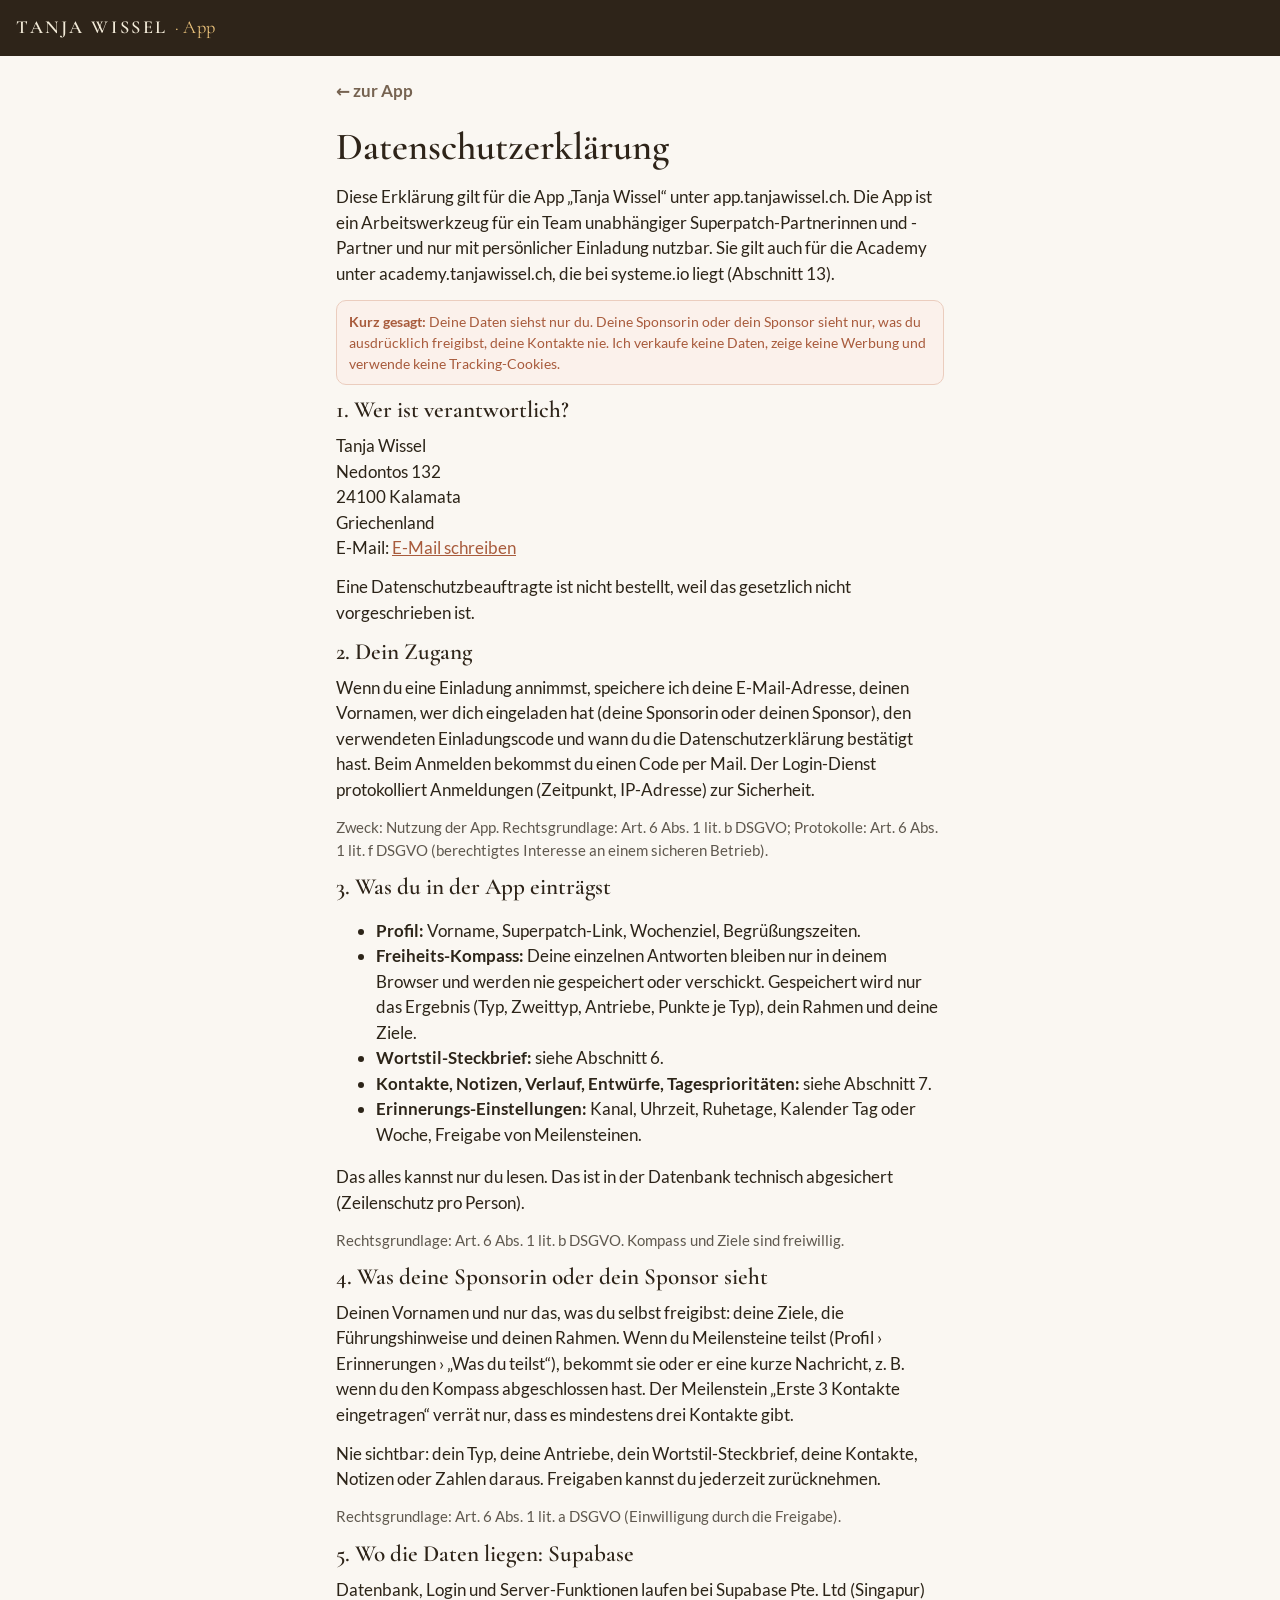
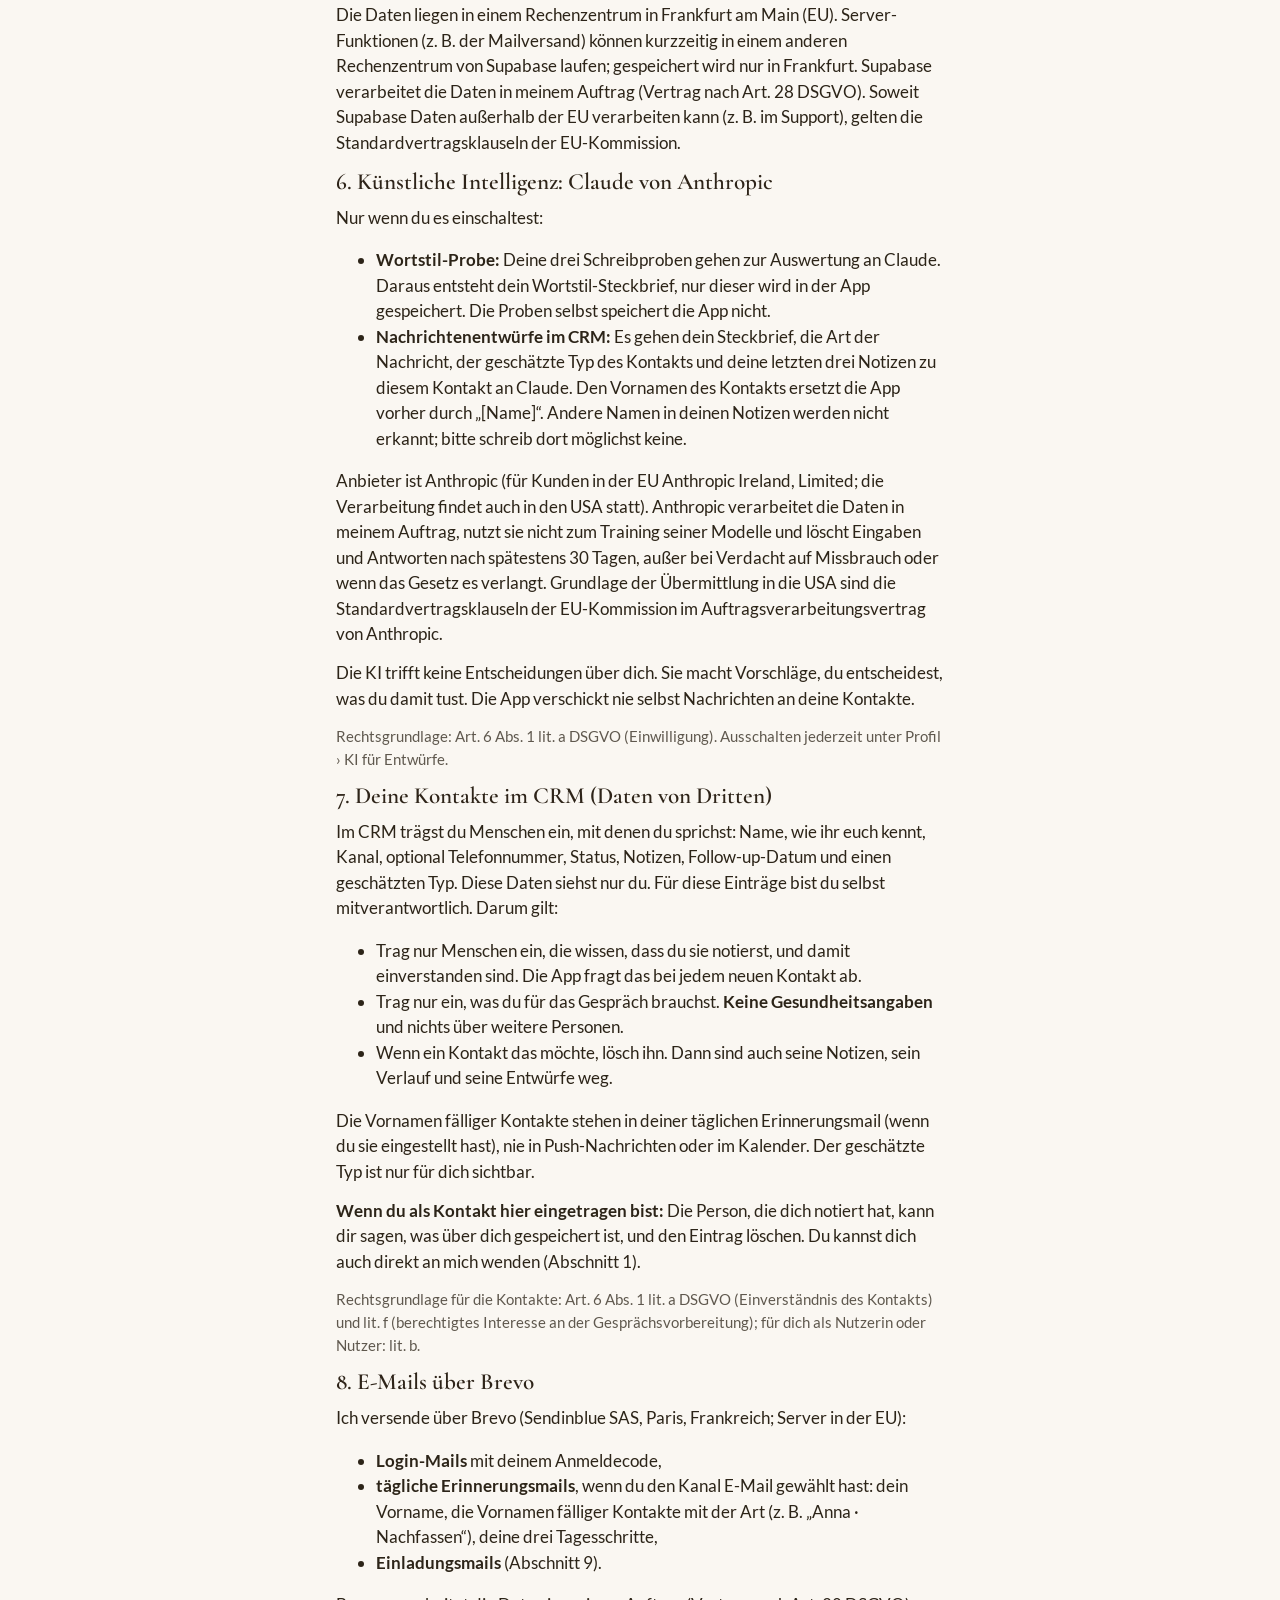
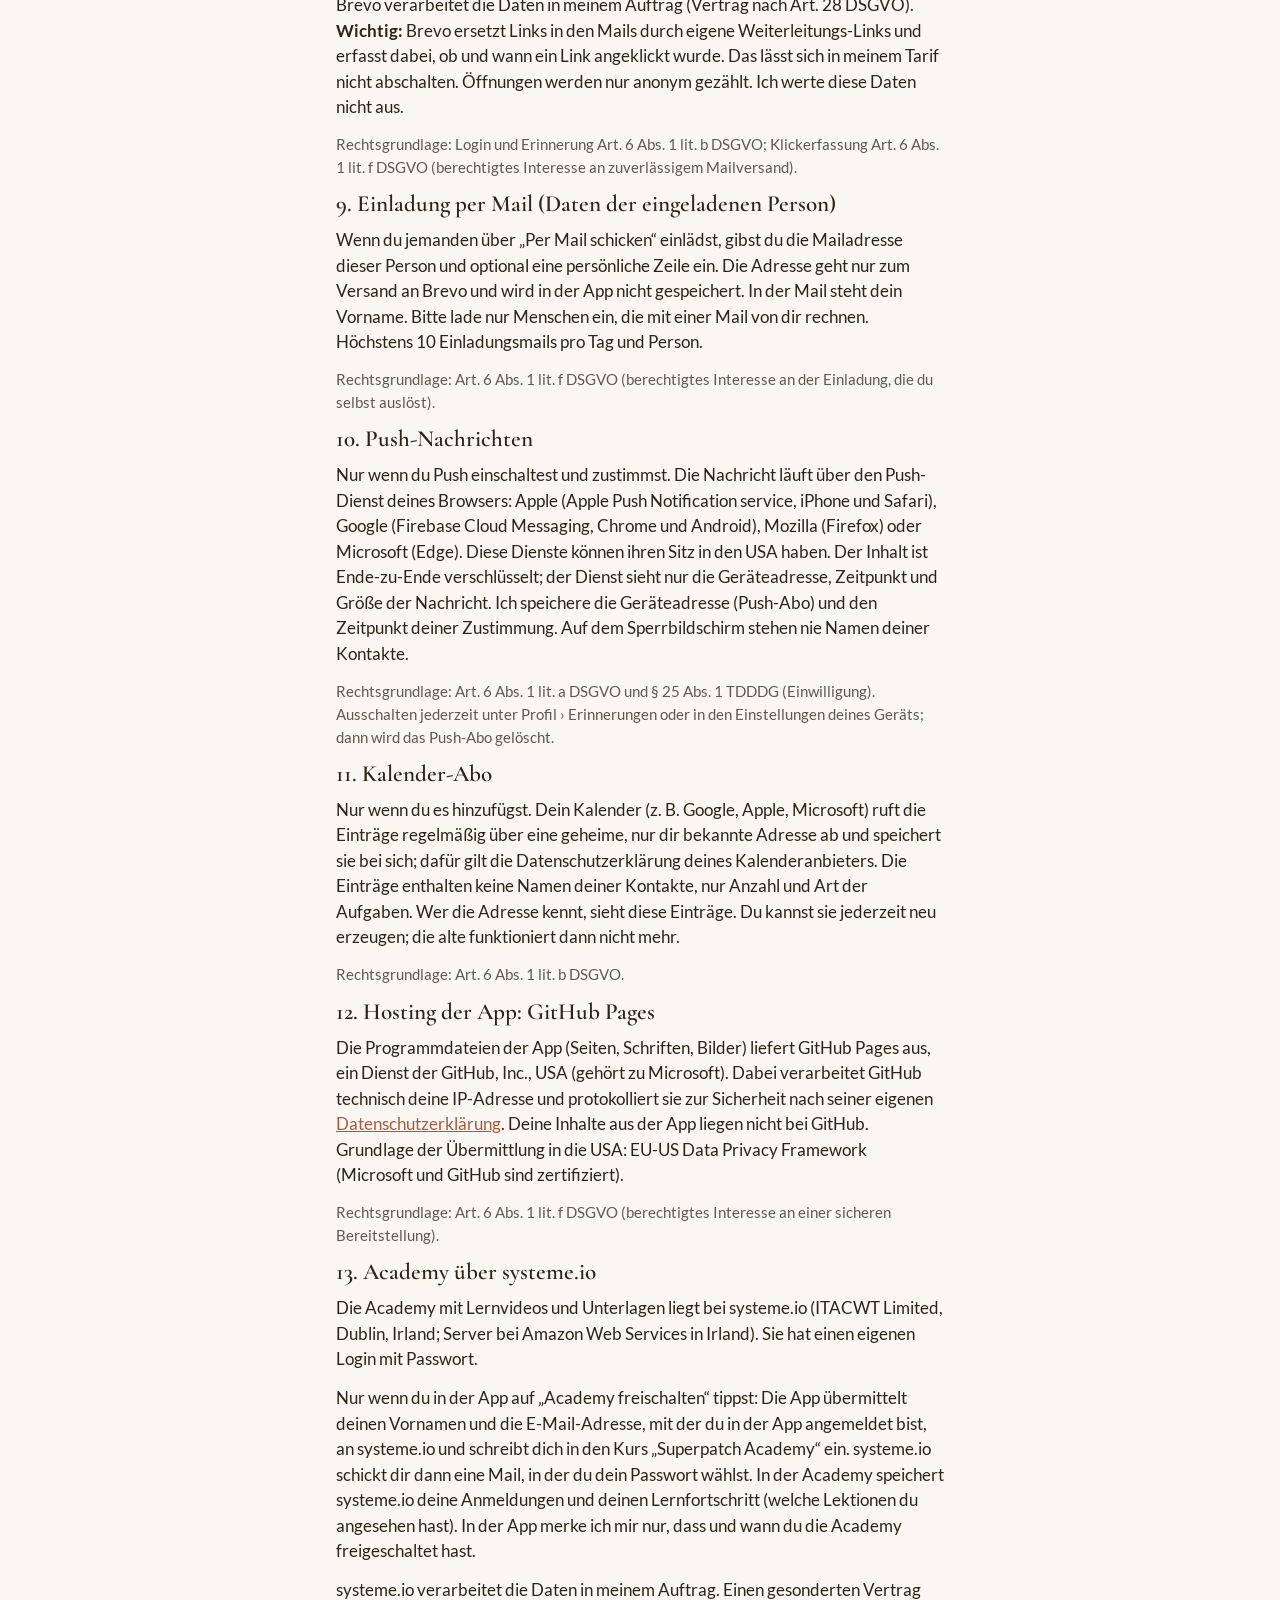
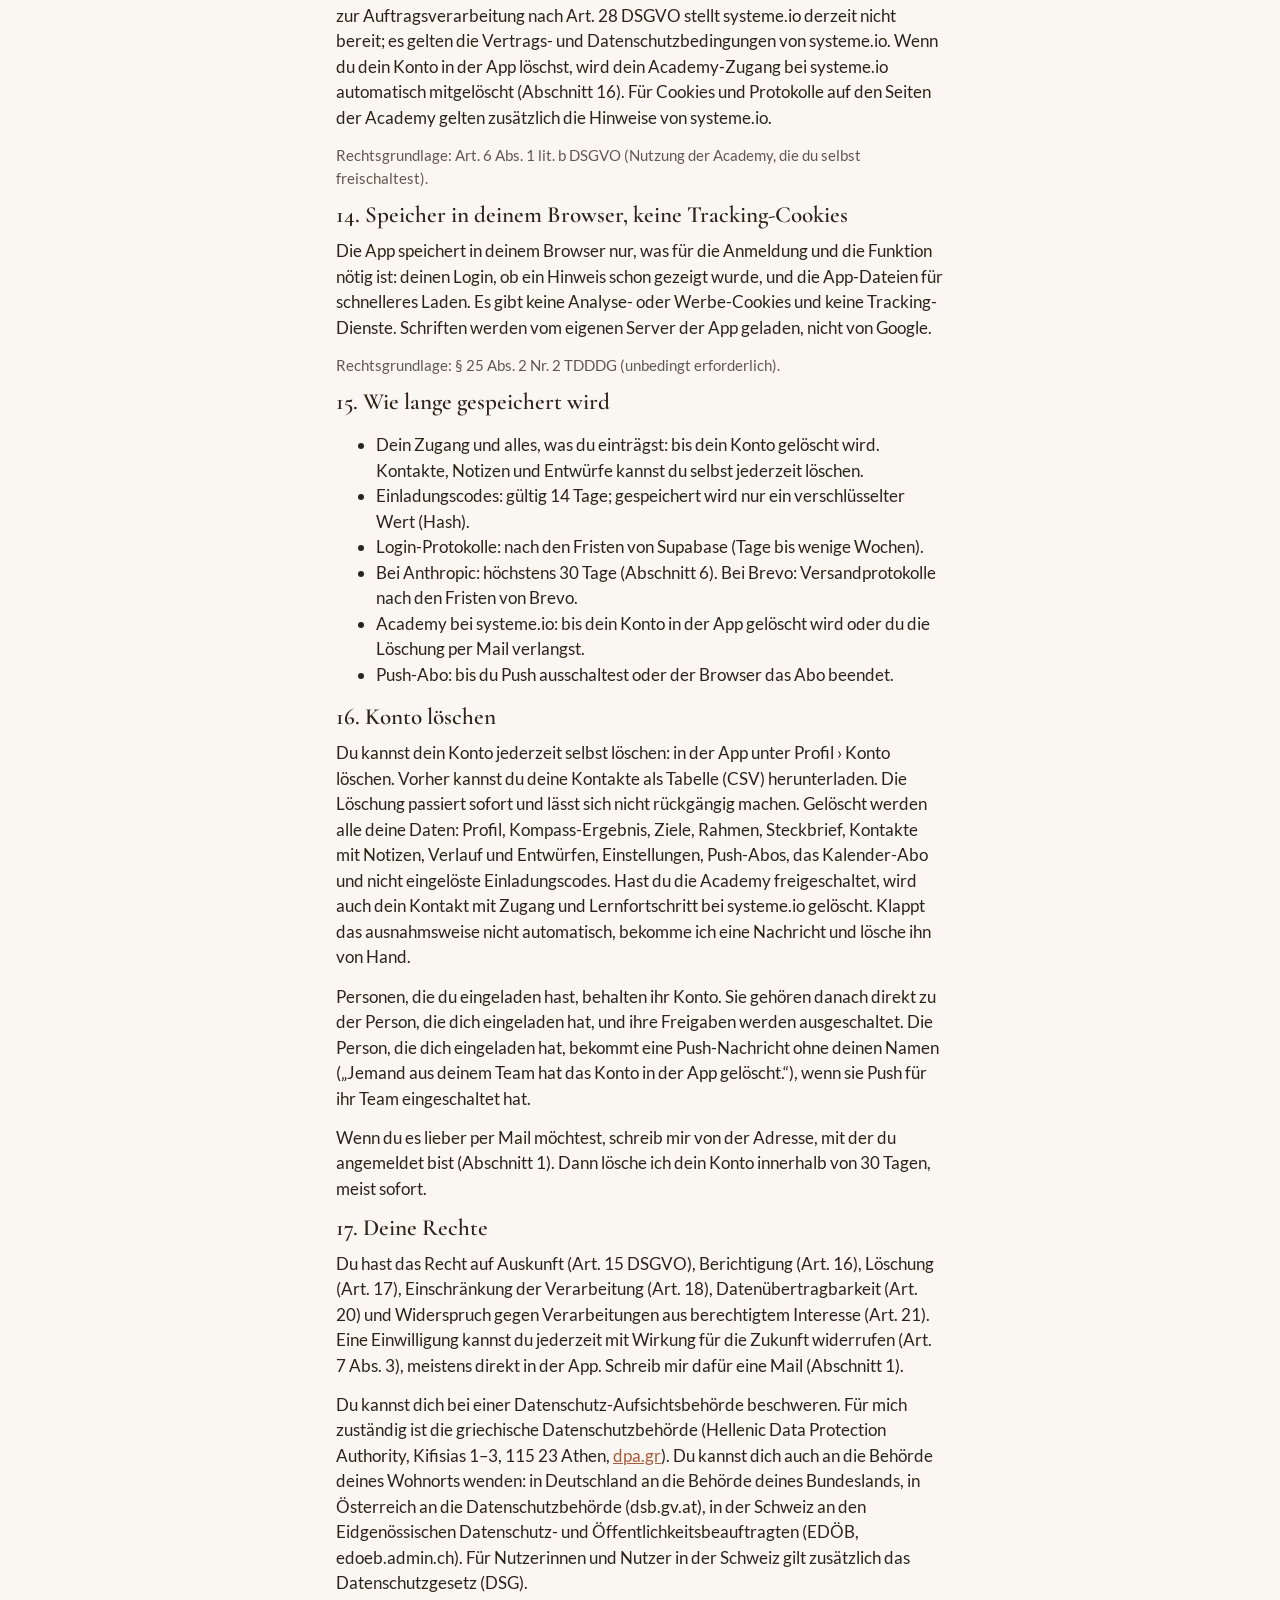
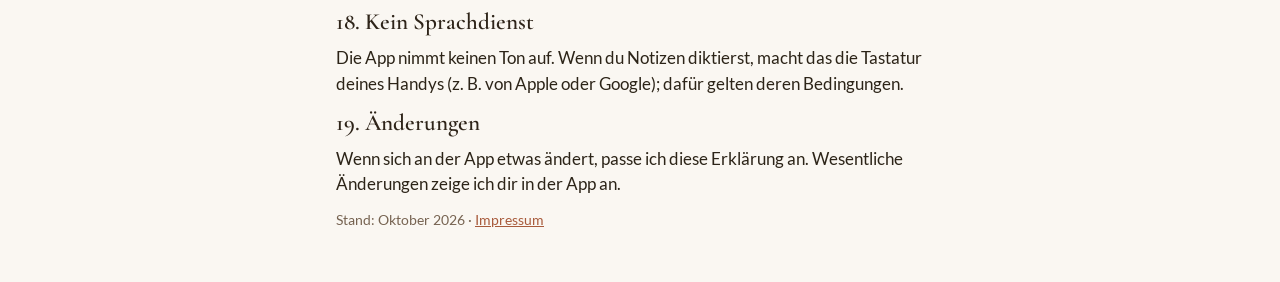
==== commit f05ae597: "Datenschutz: systeme.io ohne gesonderten AV-Vertrag korrekt benennen systeme.io stellt laut Support " ====
--- a/datenschutz.html
+++ b/datenschutz.html
@@ -98,7 +98,7 @@
     <h2>13. Academy über systeme.io</h2>
     <p>Die Academy mit Lernvideos und Unterlagen liegt bei systeme.io (ITACWT Limited, Dublin, Irland; Server bei Amazon Web Services in Irland). Sie hat einen eigenen Login mit Passwort.</p>
     <p>Nur wenn du in der App auf „Academy freischalten“ tippst: Die App übermittelt deinen Vornamen und die E-Mail-Adresse, mit der du in der App angemeldet bist, an systeme.io und schreibt dich in den Kurs „Superpatch Academy“ ein. systeme.io schickt dir dann eine Mail, in der du dein Passwort wählst. In der Academy speichert systeme.io deine Anmeldungen und deinen Lernfortschritt (welche Lektionen du angesehen hast). In der App merke ich mir nur, dass und wann du die Academy freigeschaltet hast.</p>
-    <p>systeme.io verarbeitet die Daten in meinem Auftrag (Vertrag nach Art. 28 DSGVO). Wenn du dein Konto in der App löschst, wird dein Academy-Zugang bei systeme.io automatisch mitgelöscht (Abschnitt 16). Für Cookies und Protokolle auf den Seiten der Academy gelten zusätzlich die Hinweise von systeme.io.</p>
+    <p>systeme.io verarbeitet die Daten in meinem Auftrag. Einen gesonderten Vertrag zur Auftragsverarbeitung nach Art. 28 DSGVO stellt systeme.io derzeit nicht bereit; es gelten die Vertrags- und Datenschutzbedingungen von systeme.io. Wenn du dein Konto in der App löschst, wird dein Academy-Zugang bei systeme.io automatisch mitgelöscht (Abschnitt 16). Für Cookies und Protokolle auf den Seiten der Academy gelten zusätzlich die Hinweise von systeme.io.</p>
     <p class="rg">Rechtsgrundlage: Art. 6 Abs. 1 lit. b DSGVO (Nutzung der Academy, die du selbst freischaltest).</p>
 
     <h2>14. Speicher in deinem Browser, keine Tracking-Cookies</h2>
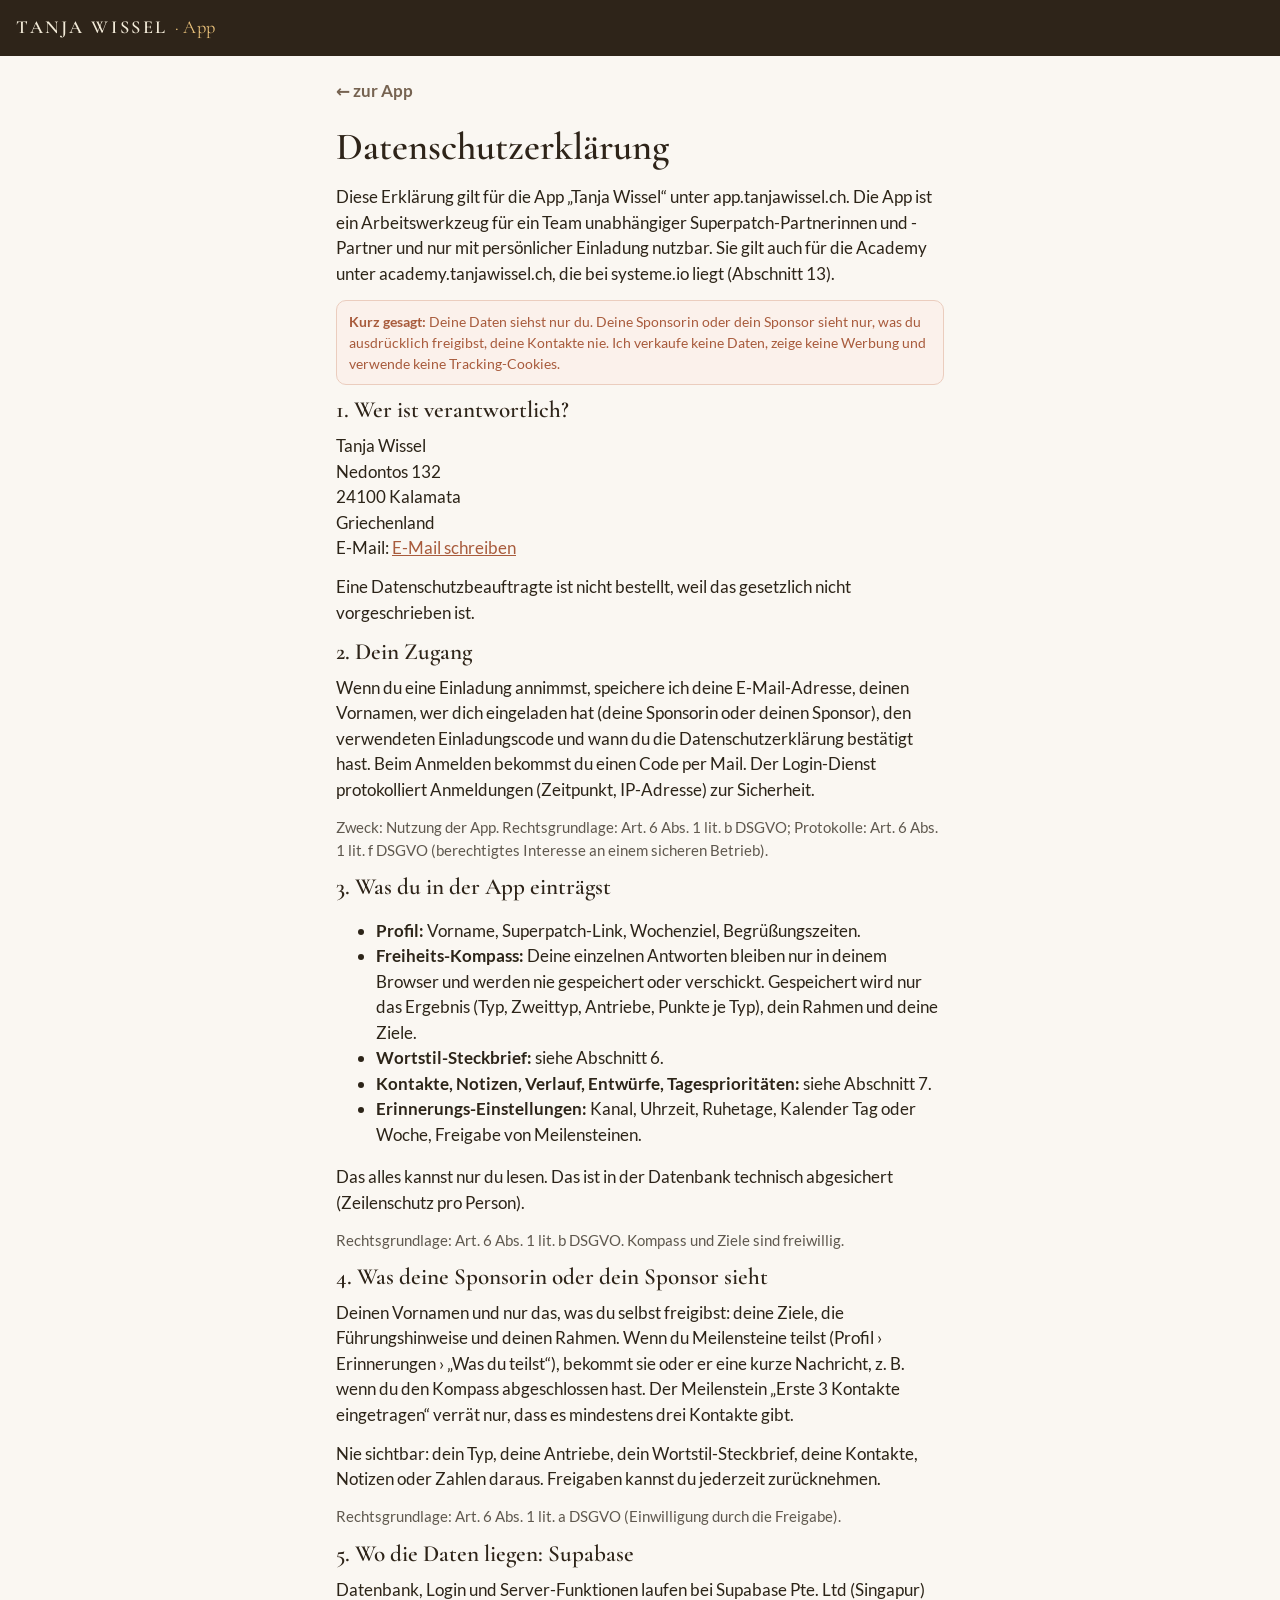
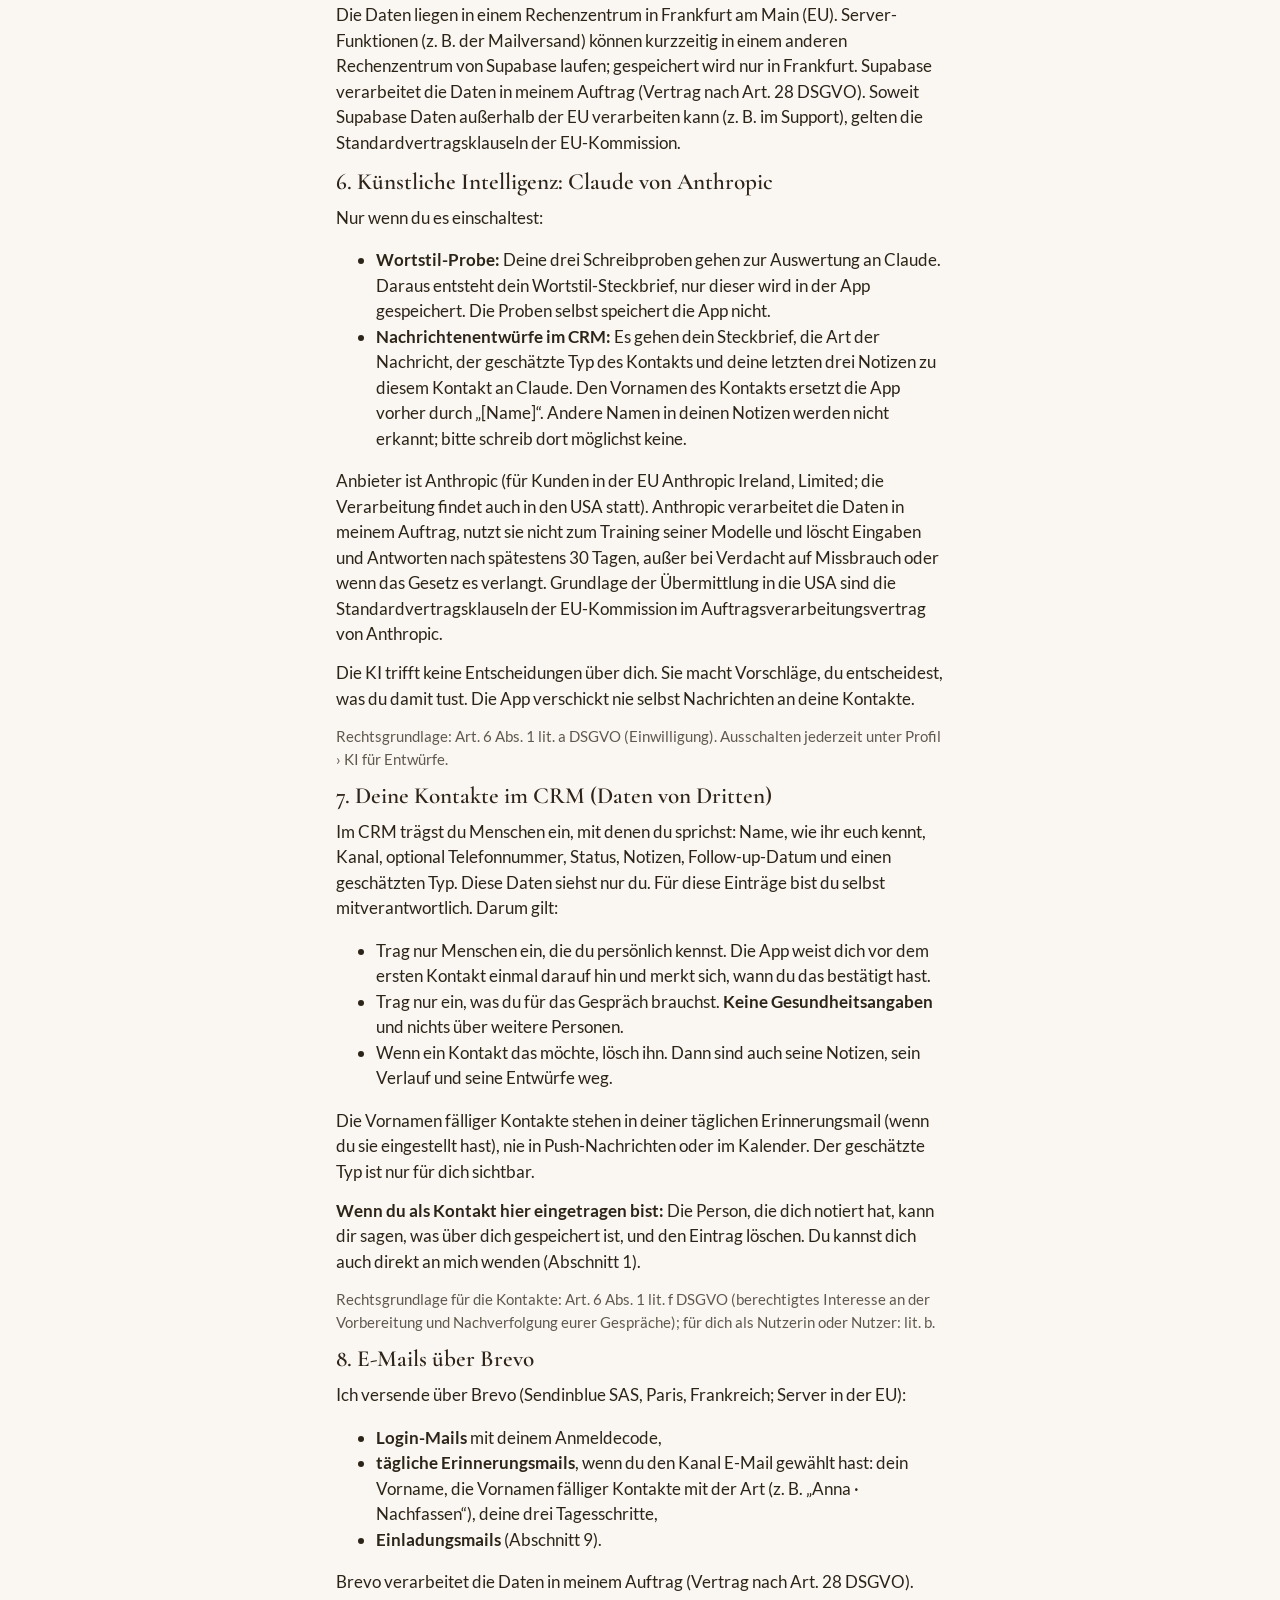
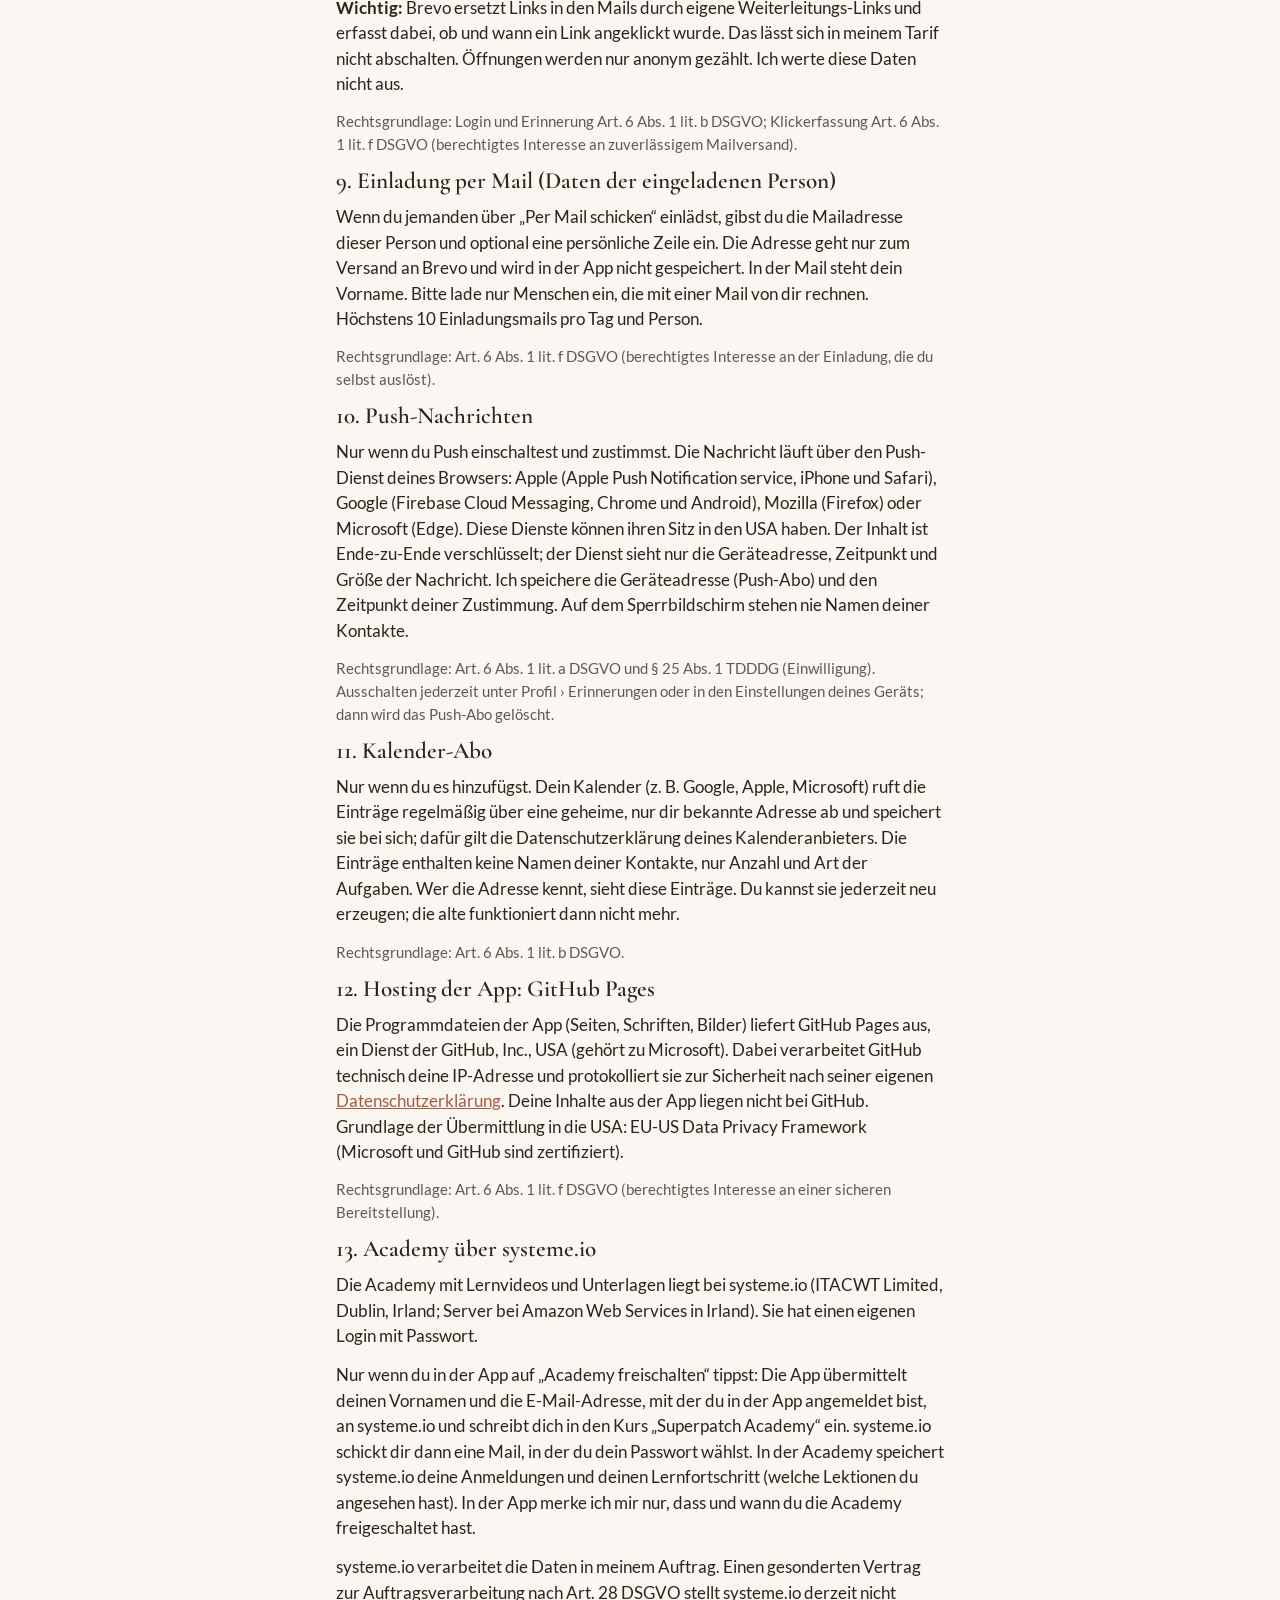
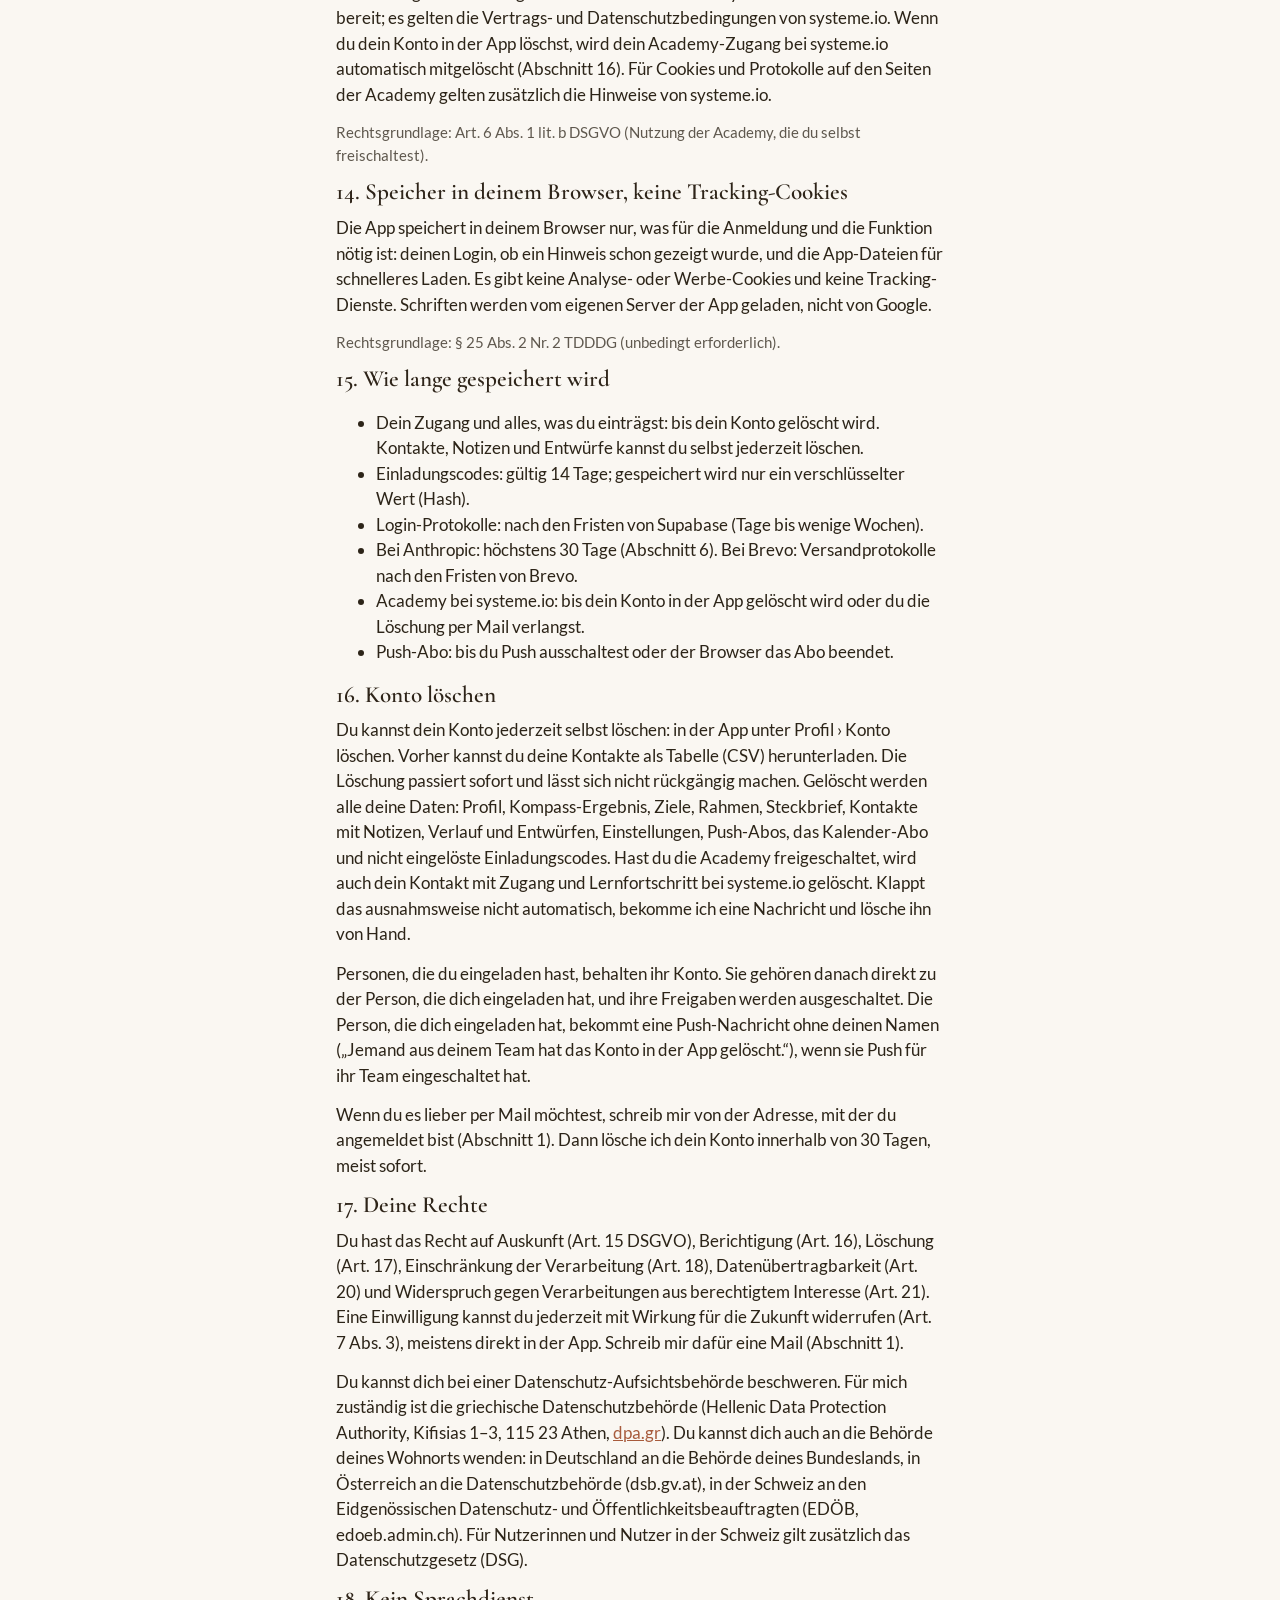
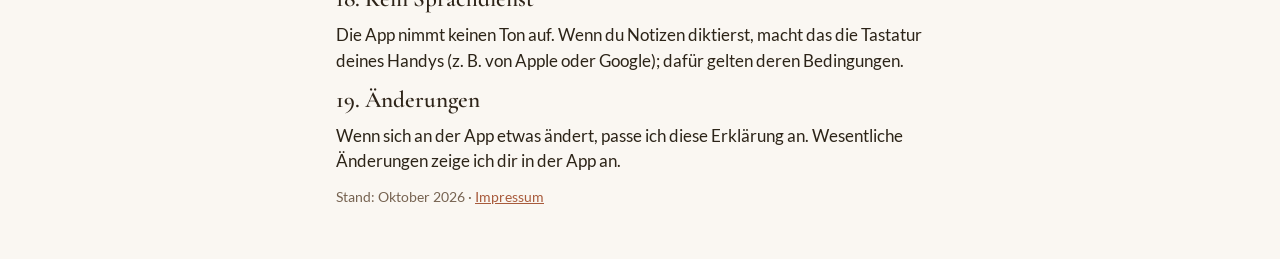
==== commit 20c1d7e6: "CRM: einmaliger Anfangshinweis statt Einverständnis-Häkchen pro Kontakt Vor dem ersten Kontakt bestä" ====
--- a/datenschutz.html
+++ b/datenschutz.html
@@ -61,13 +61,13 @@
     <h2>7. Deine Kontakte im CRM (Daten von Dritten)</h2>
     <p>Im CRM trägst du Menschen ein, mit denen du sprichst: Name, wie ihr euch kennt, Kanal, optional Telefonnummer, Status, Notizen, Follow-up-Datum und einen geschätzten Typ. Diese Daten siehst nur du. Für diese Einträge bist du selbst mitverantwortlich. Darum gilt:</p>
     <ul>
-      <li>Trag nur Menschen ein, die wissen, dass du sie notierst, und damit einverstanden sind. Die App fragt das bei jedem neuen Kontakt ab.</li>
+      <li>Trag nur Menschen ein, die du persönlich kennst. Die App weist dich vor dem ersten Kontakt einmal darauf hin und merkt sich, wann du das bestätigt hast.</li>
       <li>Trag nur ein, was du für das Gespräch brauchst. <strong>Keine Gesundheitsangaben</strong> und nichts über weitere Personen.</li>
       <li>Wenn ein Kontakt das möchte, lösch ihn. Dann sind auch seine Notizen, sein Verlauf und seine Entwürfe weg.</li>
     </ul>
     <p>Die Vornamen fälliger Kontakte stehen in deiner täglichen Erinnerungsmail (wenn du sie eingestellt hast), nie in Push-Nachrichten oder im Kalender. Der geschätzte Typ ist nur für dich sichtbar.</p>
     <p><strong>Wenn du als Kontakt hier eingetragen bist:</strong> Die Person, die dich notiert hat, kann dir sagen, was über dich gespeichert ist, und den Eintrag löschen. Du kannst dich auch direkt an mich wenden (Abschnitt 1).</p>
-    <p class="rg">Rechtsgrundlage für die Kontakte: Art. 6 Abs. 1 lit. a DSGVO (Einverständnis des Kontakts) und lit. f (berechtigtes Interesse an der Gesprächsvorbereitung); für dich als Nutzerin oder Nutzer: lit. b.</p>
+    <p class="rg">Rechtsgrundlage für die Kontakte: Art. 6 Abs. 1 lit. f DSGVO (berechtigtes Interesse an der Vorbereitung und Nachverfolgung eurer Gespräche); für dich als Nutzerin oder Nutzer: lit. b.</p>
 
     <h2>8. E-Mails über Brevo</h2>
     <p>Ich versende über Brevo (Sendinblue SAS, Paris, Frankreich; Server in der EU):</p>
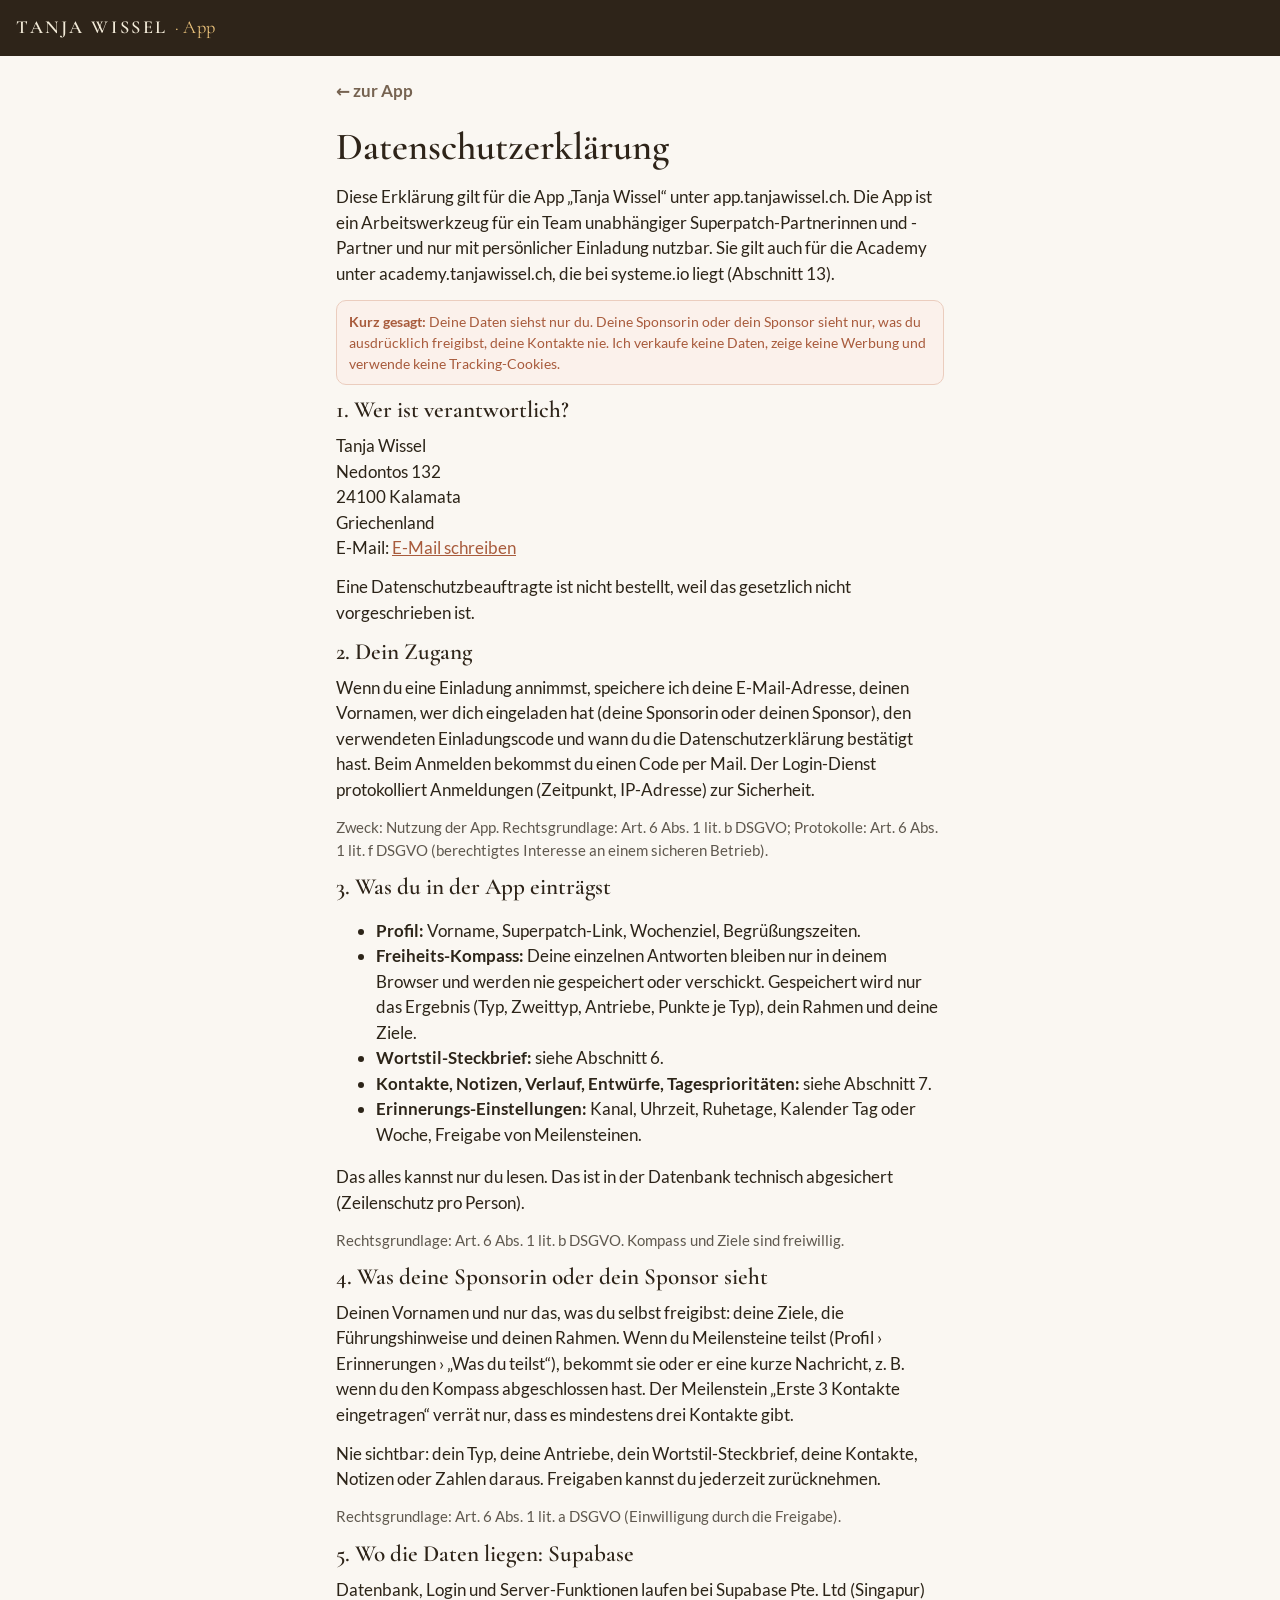
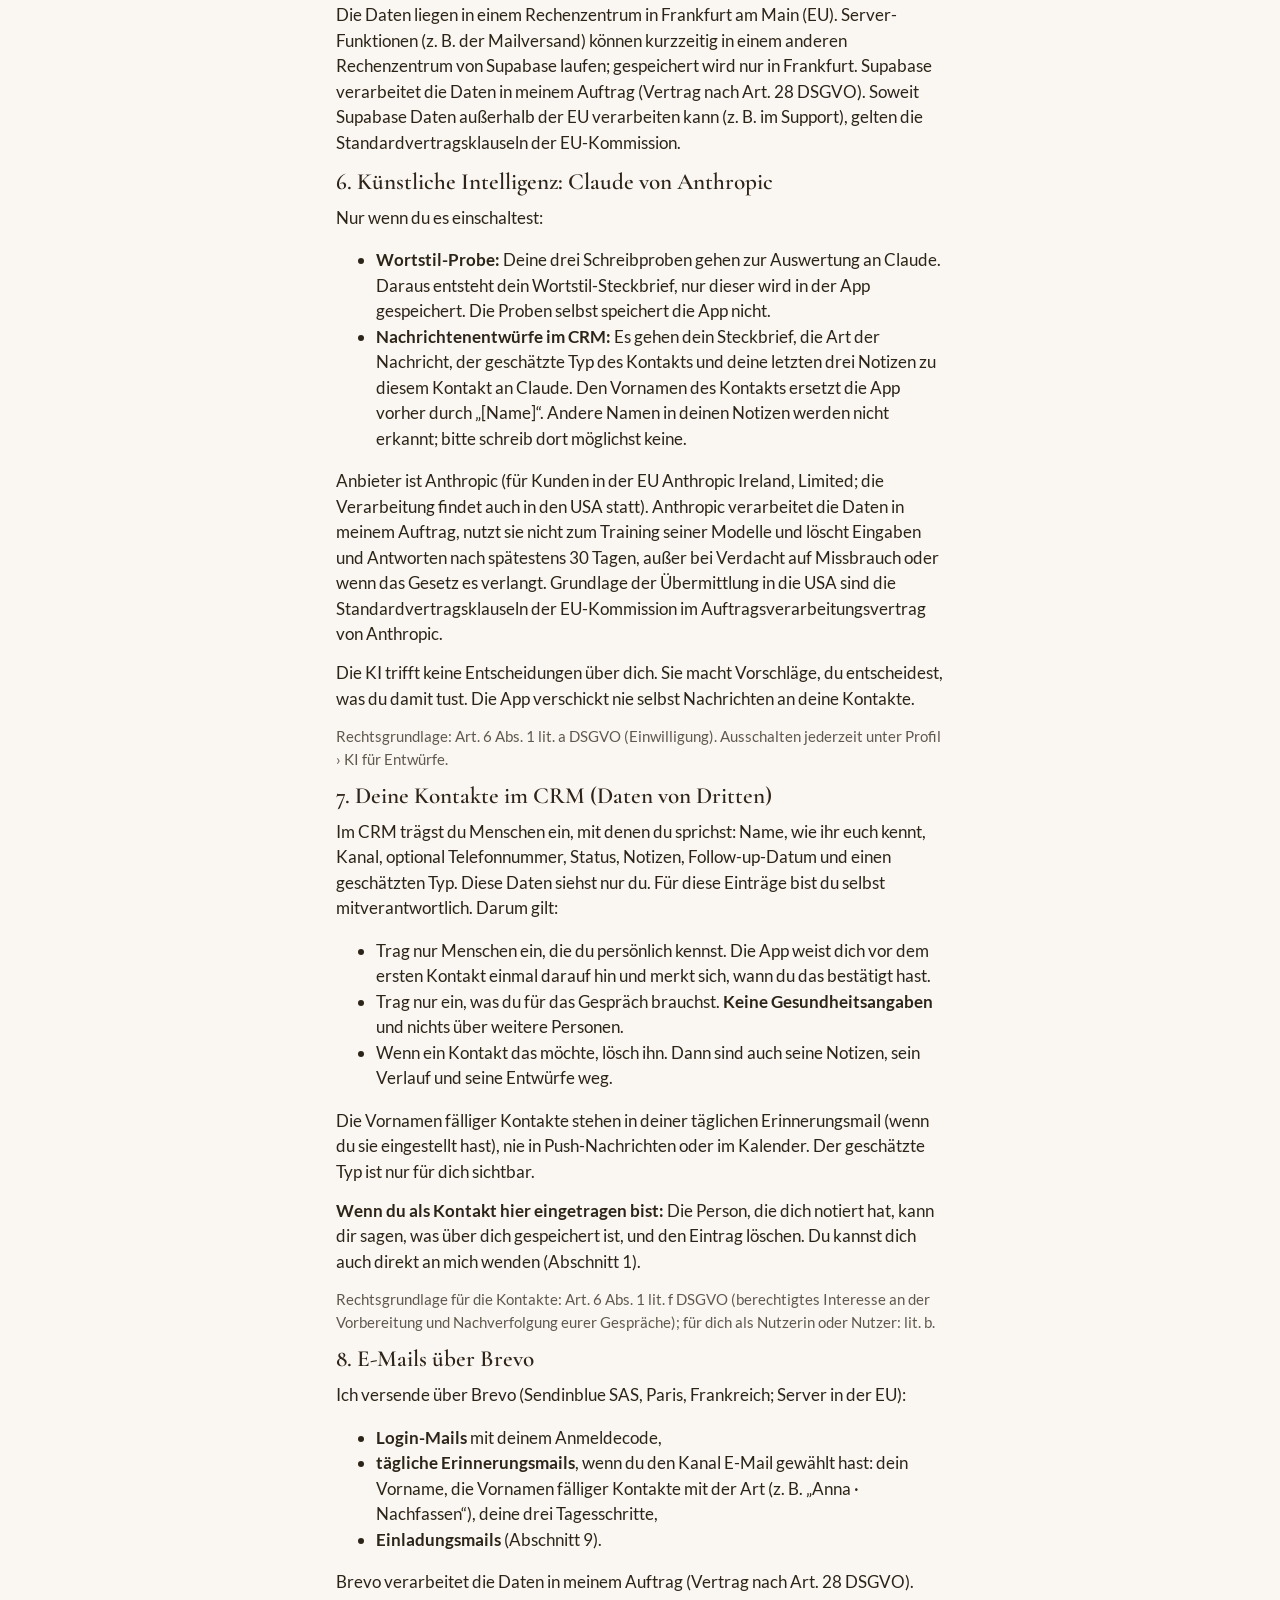
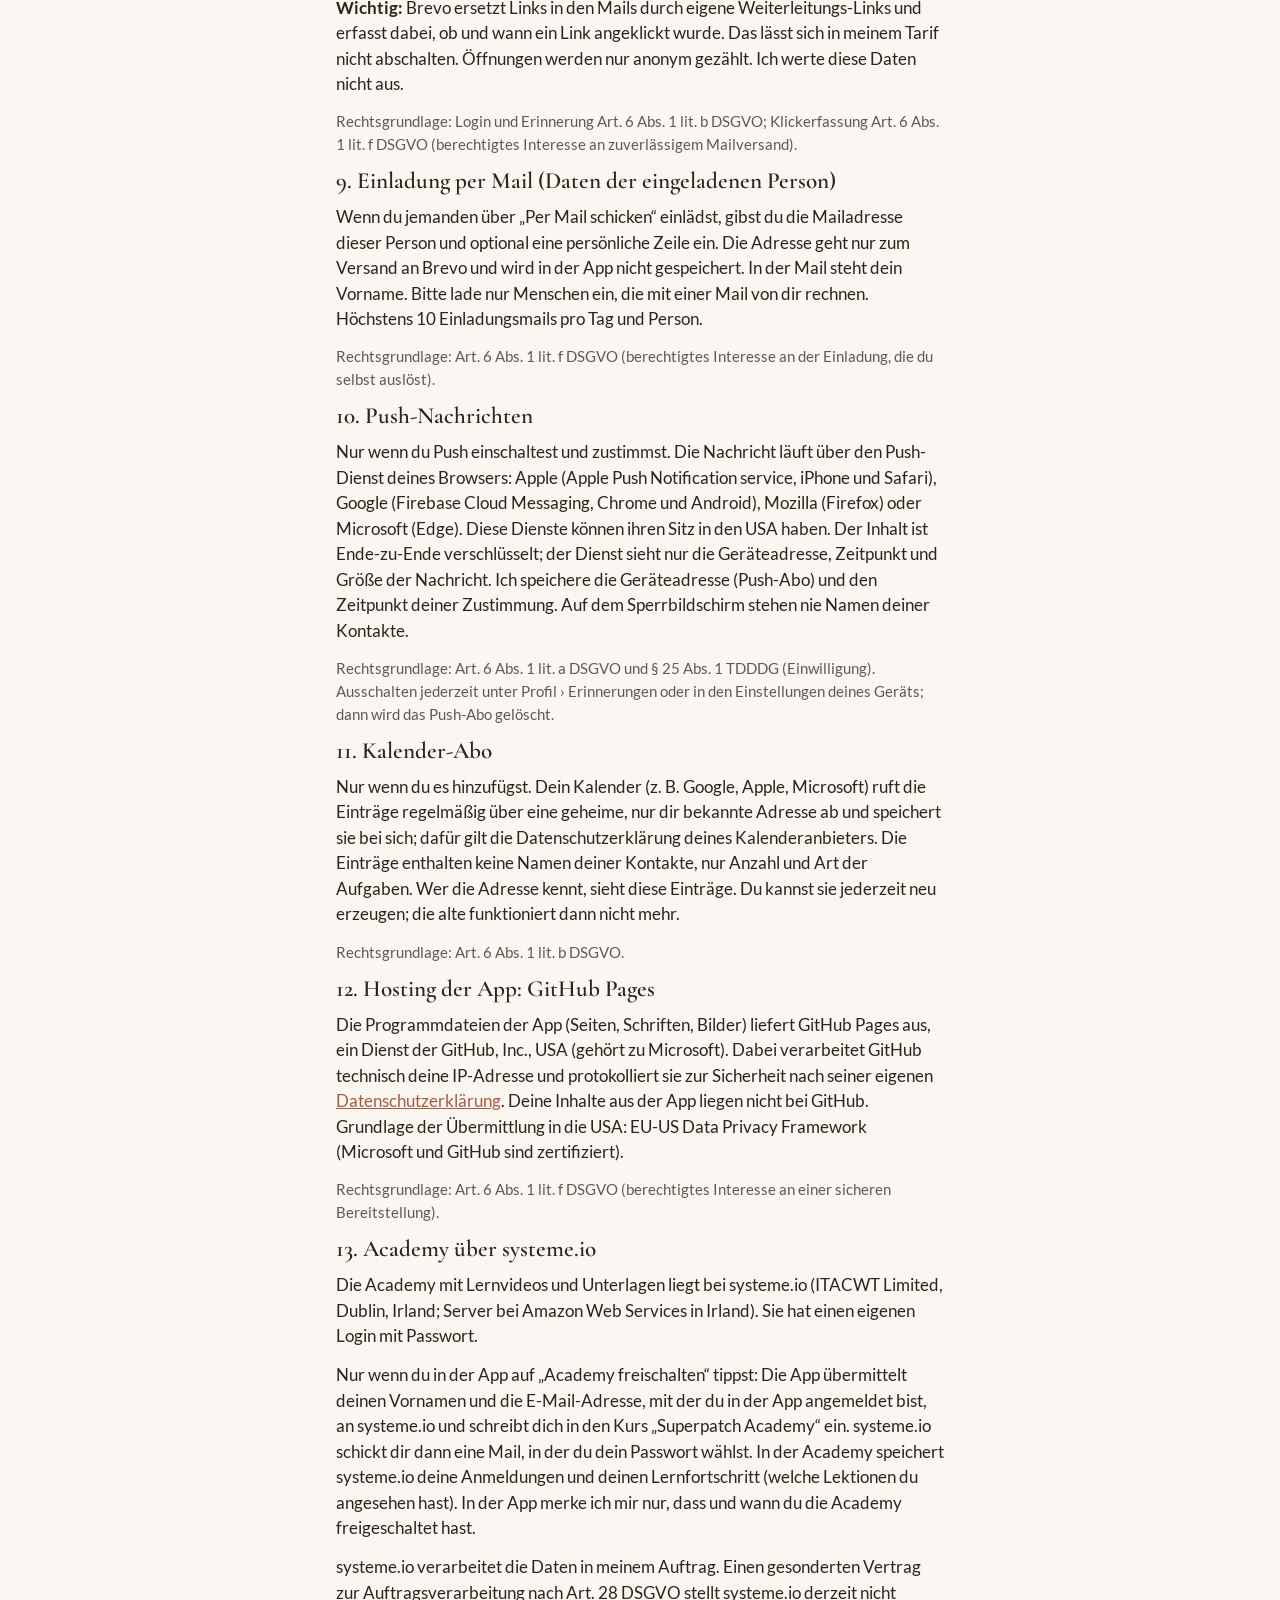
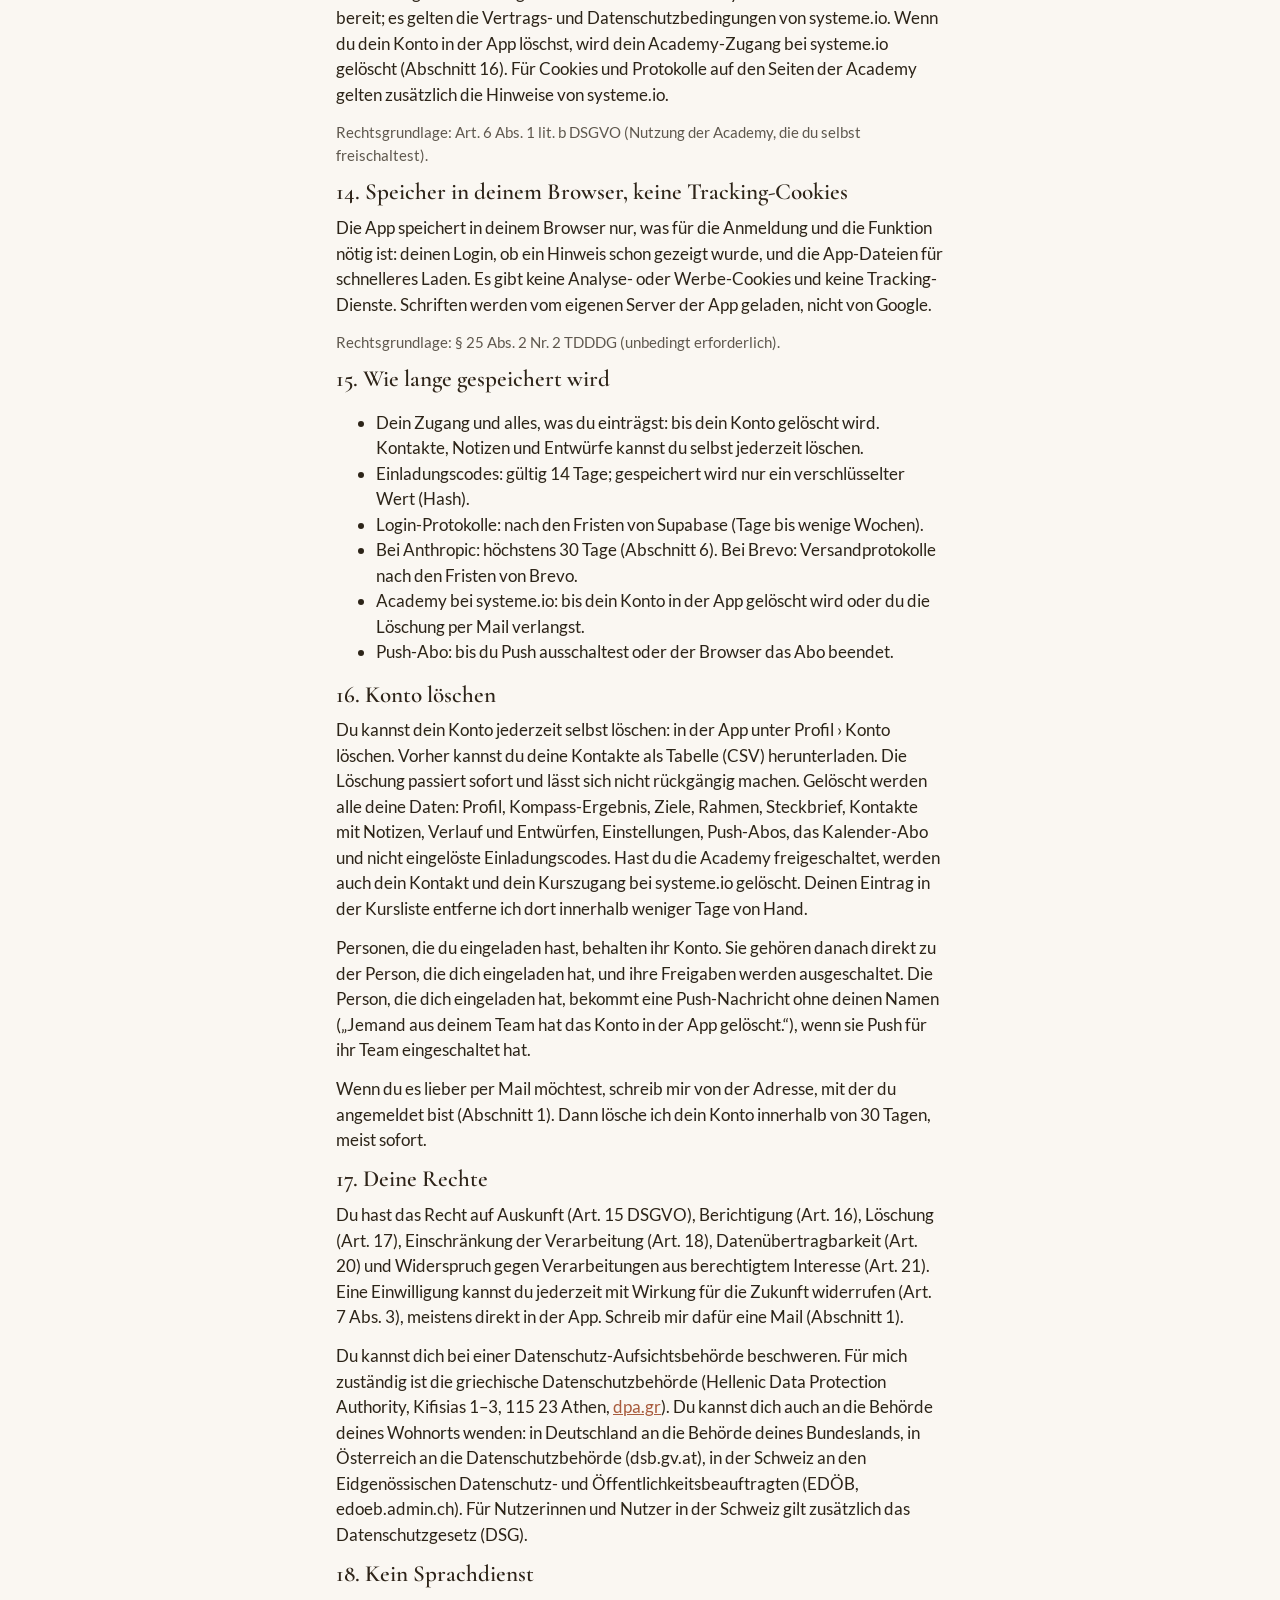
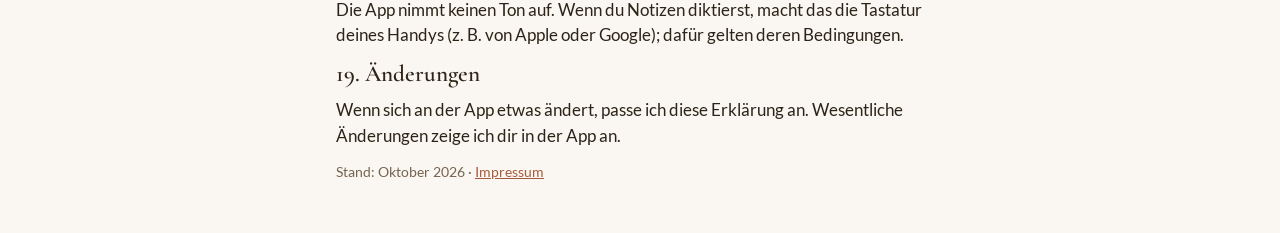
==== commit 0327cc74: "Datenschutz: Academy-Löschung genau beschreiben (Kursliste von Hand) systeme.io löscht über die Schn" ====
--- a/datenschutz.html
+++ b/datenschutz.html
@@ -98,7 +98,7 @@
     <h2>13. Academy über systeme.io</h2>
     <p>Die Academy mit Lernvideos und Unterlagen liegt bei systeme.io (ITACWT Limited, Dublin, Irland; Server bei Amazon Web Services in Irland). Sie hat einen eigenen Login mit Passwort.</p>
     <p>Nur wenn du in der App auf „Academy freischalten“ tippst: Die App übermittelt deinen Vornamen und die E-Mail-Adresse, mit der du in der App angemeldet bist, an systeme.io und schreibt dich in den Kurs „Superpatch Academy“ ein. systeme.io schickt dir dann eine Mail, in der du dein Passwort wählst. In der Academy speichert systeme.io deine Anmeldungen und deinen Lernfortschritt (welche Lektionen du angesehen hast). In der App merke ich mir nur, dass und wann du die Academy freigeschaltet hast.</p>
-    <p>systeme.io verarbeitet die Daten in meinem Auftrag. Einen gesonderten Vertrag zur Auftragsverarbeitung nach Art. 28 DSGVO stellt systeme.io derzeit nicht bereit; es gelten die Vertrags- und Datenschutzbedingungen von systeme.io. Wenn du dein Konto in der App löschst, wird dein Academy-Zugang bei systeme.io automatisch mitgelöscht (Abschnitt 16). Für Cookies und Protokolle auf den Seiten der Academy gelten zusätzlich die Hinweise von systeme.io.</p>
+    <p>systeme.io verarbeitet die Daten in meinem Auftrag. Einen gesonderten Vertrag zur Auftragsverarbeitung nach Art. 28 DSGVO stellt systeme.io derzeit nicht bereit; es gelten die Vertrags- und Datenschutzbedingungen von systeme.io. Wenn du dein Konto in der App löschst, wird dein Academy-Zugang bei systeme.io gelöscht (Abschnitt 16). Für Cookies und Protokolle auf den Seiten der Academy gelten zusätzlich die Hinweise von systeme.io.</p>
     <p class="rg">Rechtsgrundlage: Art. 6 Abs. 1 lit. b DSGVO (Nutzung der Academy, die du selbst freischaltest).</p>
 
     <h2>14. Speicher in deinem Browser, keine Tracking-Cookies</h2>
@@ -116,7 +116,7 @@
     </ul>
 
     <h2>16. Konto löschen</h2>
-    <p>Du kannst dein Konto jederzeit selbst löschen: in der App unter Profil › Konto löschen. Vorher kannst du deine Kontakte als Tabelle (CSV) herunterladen. Die Löschung passiert sofort und lässt sich nicht rückgängig machen. Gelöscht werden alle deine Daten: Profil, Kompass-Ergebnis, Ziele, Rahmen, Steckbrief, Kontakte mit Notizen, Verlauf und Entwürfen, Einstellungen, Push-Abos, das Kalender-Abo und nicht eingelöste Einladungscodes. Hast du die Academy freigeschaltet, wird auch dein Kontakt mit Zugang und Lernfortschritt bei systeme.io gelöscht. Klappt das ausnahmsweise nicht automatisch, bekomme ich eine Nachricht und lösche ihn von Hand.</p>
+    <p>Du kannst dein Konto jederzeit selbst löschen: in der App unter Profil › Konto löschen. Vorher kannst du deine Kontakte als Tabelle (CSV) herunterladen. Die Löschung passiert sofort und lässt sich nicht rückgängig machen. Gelöscht werden alle deine Daten: Profil, Kompass-Ergebnis, Ziele, Rahmen, Steckbrief, Kontakte mit Notizen, Verlauf und Entwürfen, Einstellungen, Push-Abos, das Kalender-Abo und nicht eingelöste Einladungscodes. Hast du die Academy freigeschaltet, werden auch dein Kontakt und dein Kurszugang bei systeme.io gelöscht. Deinen Eintrag in der Kursliste entferne ich dort innerhalb weniger Tage von Hand.</p>
     <p>Personen, die du eingeladen hast, behalten ihr Konto. Sie gehören danach direkt zu der Person, die dich eingeladen hat, und ihre Freigaben werden ausgeschaltet. Die Person, die dich eingeladen hat, bekommt eine Push-Nachricht ohne deinen Namen („Jemand aus deinem Team hat das Konto in der App gelöscht.“), wenn sie Push für ihr Team eingeschaltet hat.</p>
     <p>Wenn du es lieber per Mail möchtest, schreib mir von der Adresse, mit der du angemeldet bist (Abschnitt 1). Dann lösche ich dein Konto innerhalb von 30 Tagen, meist sofort.</p>
 
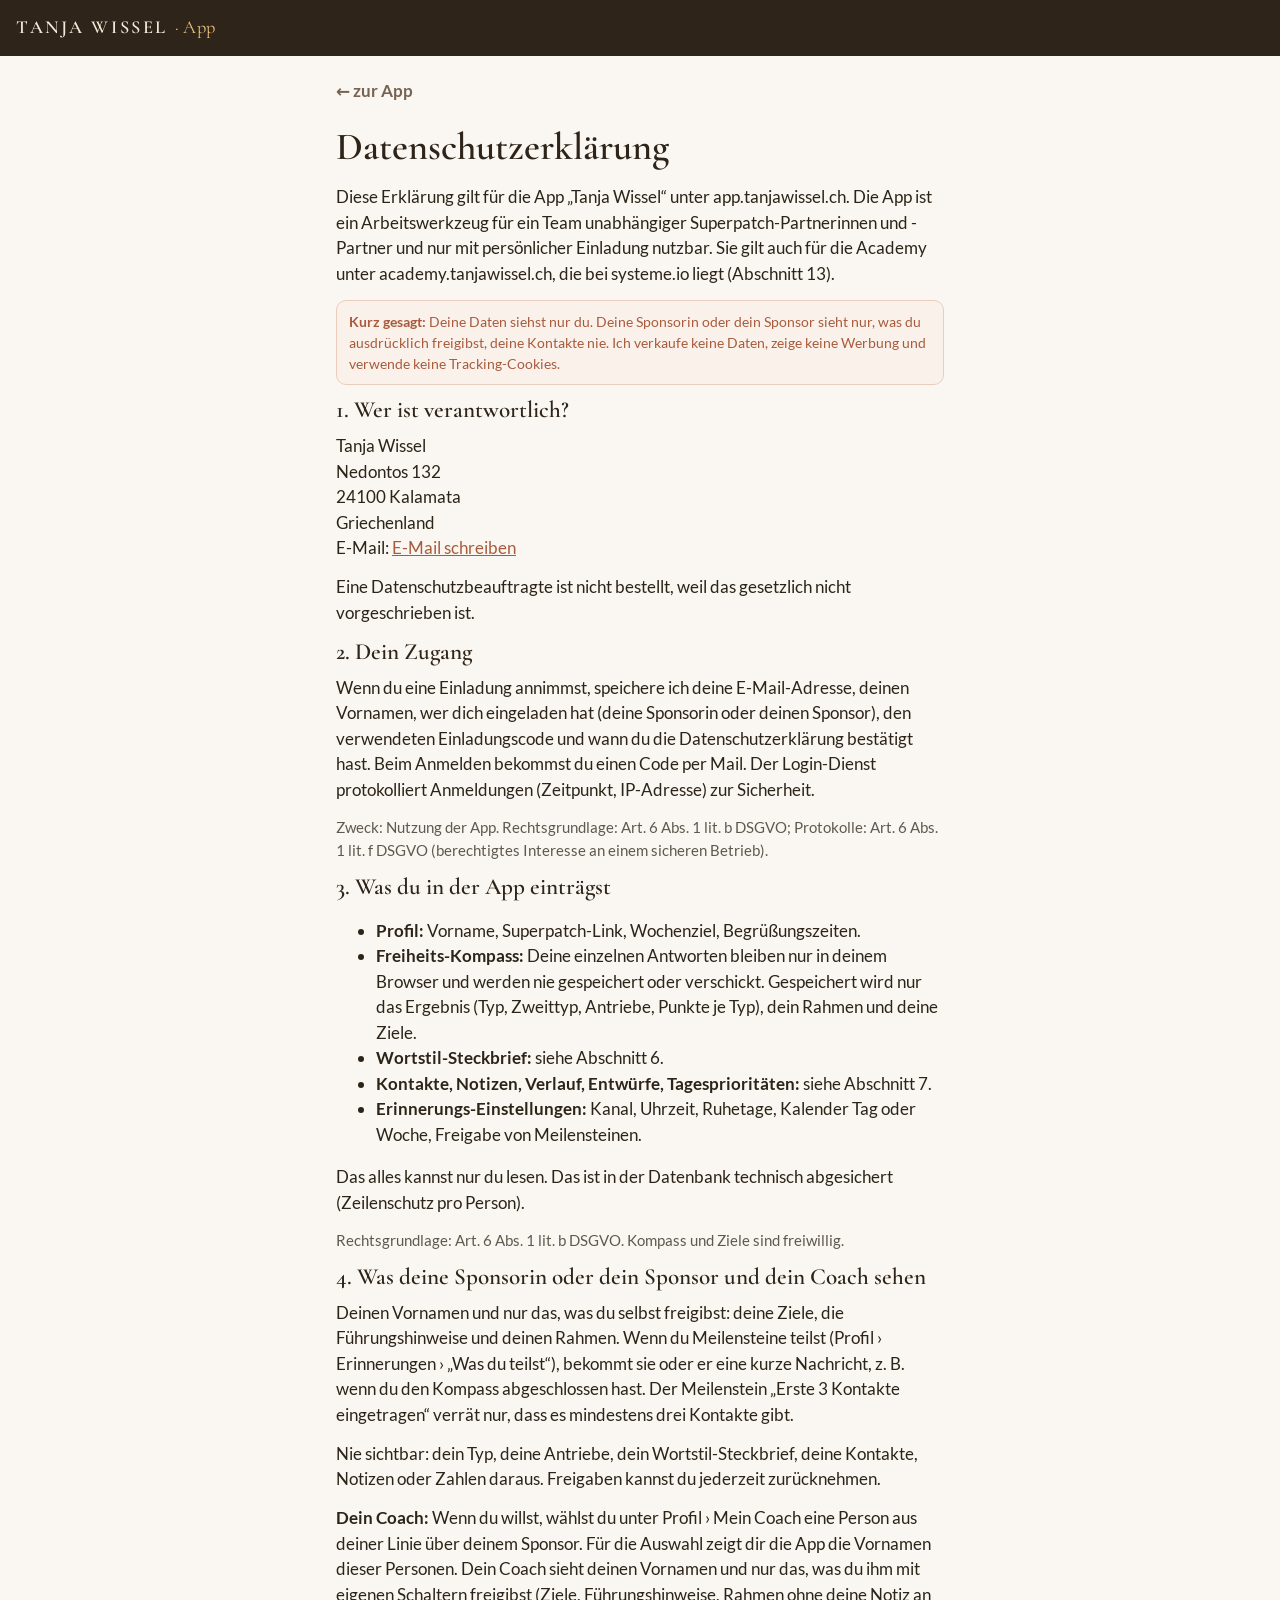
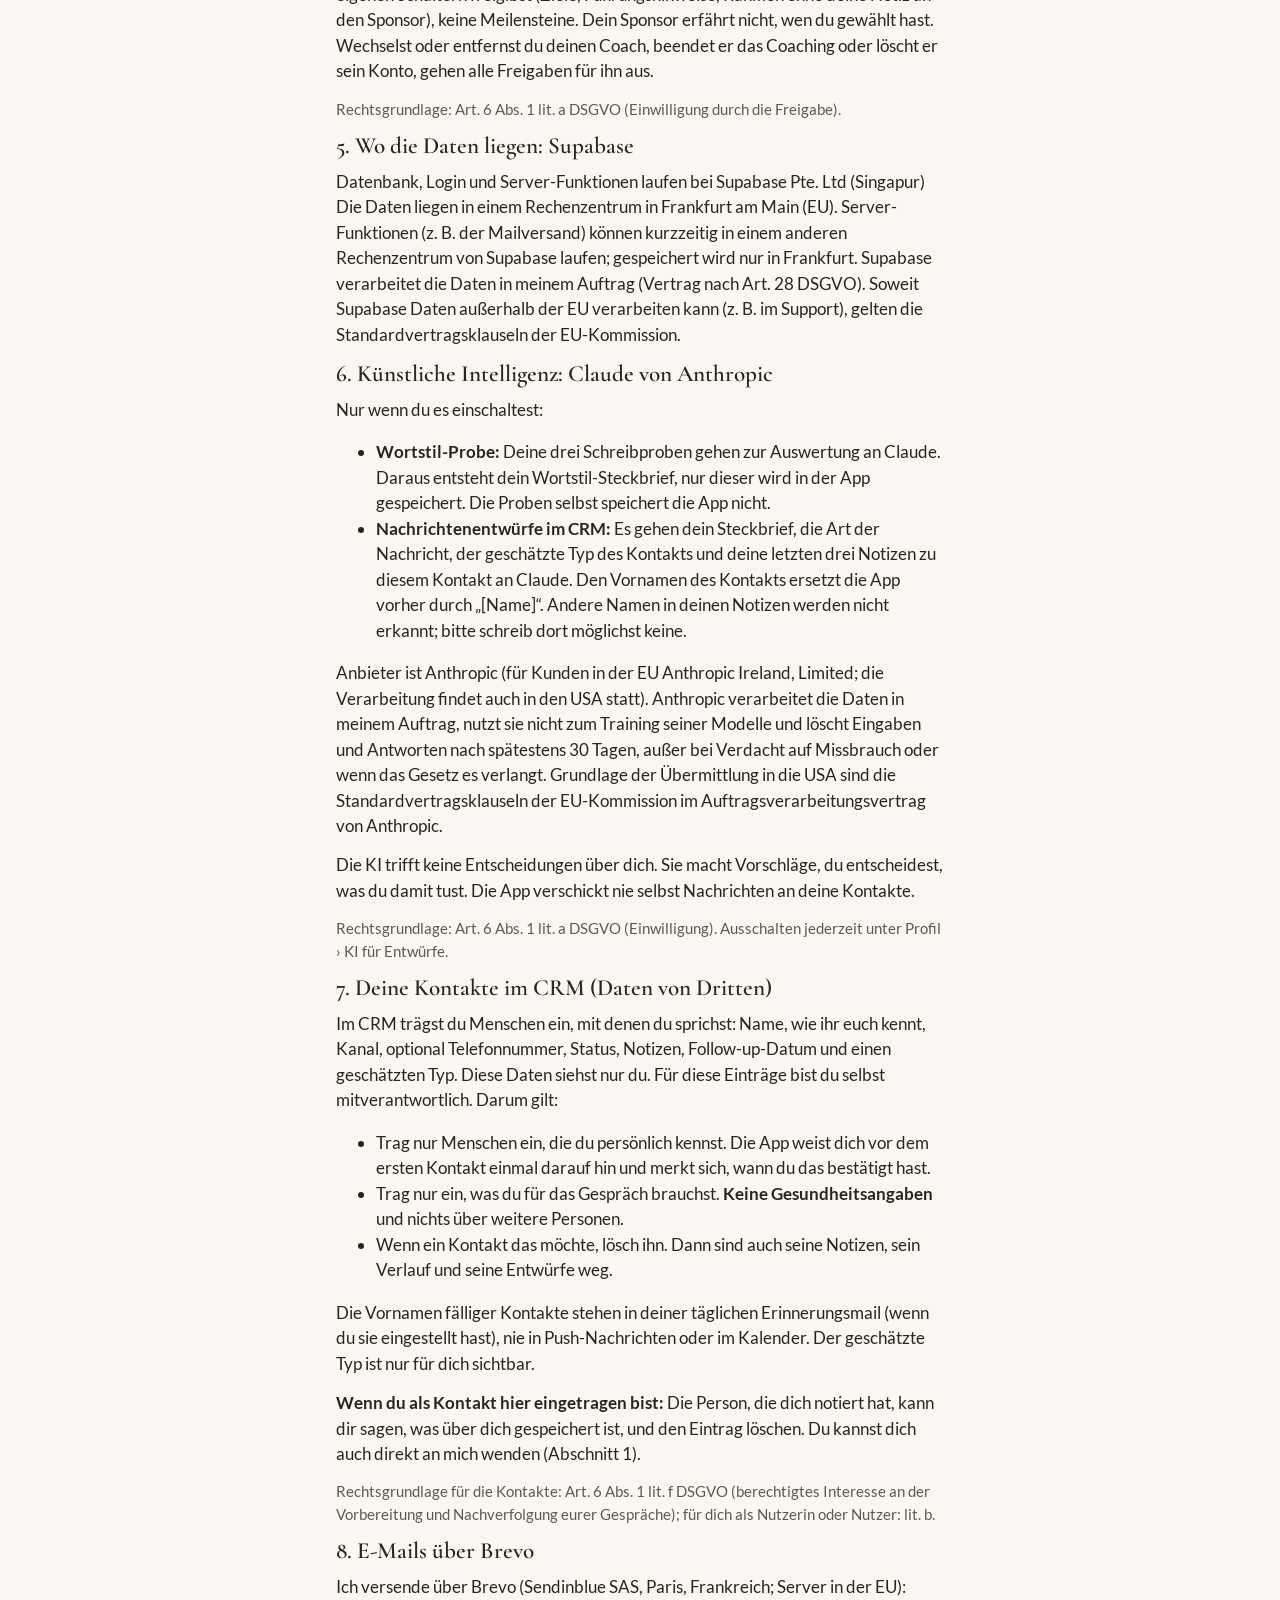
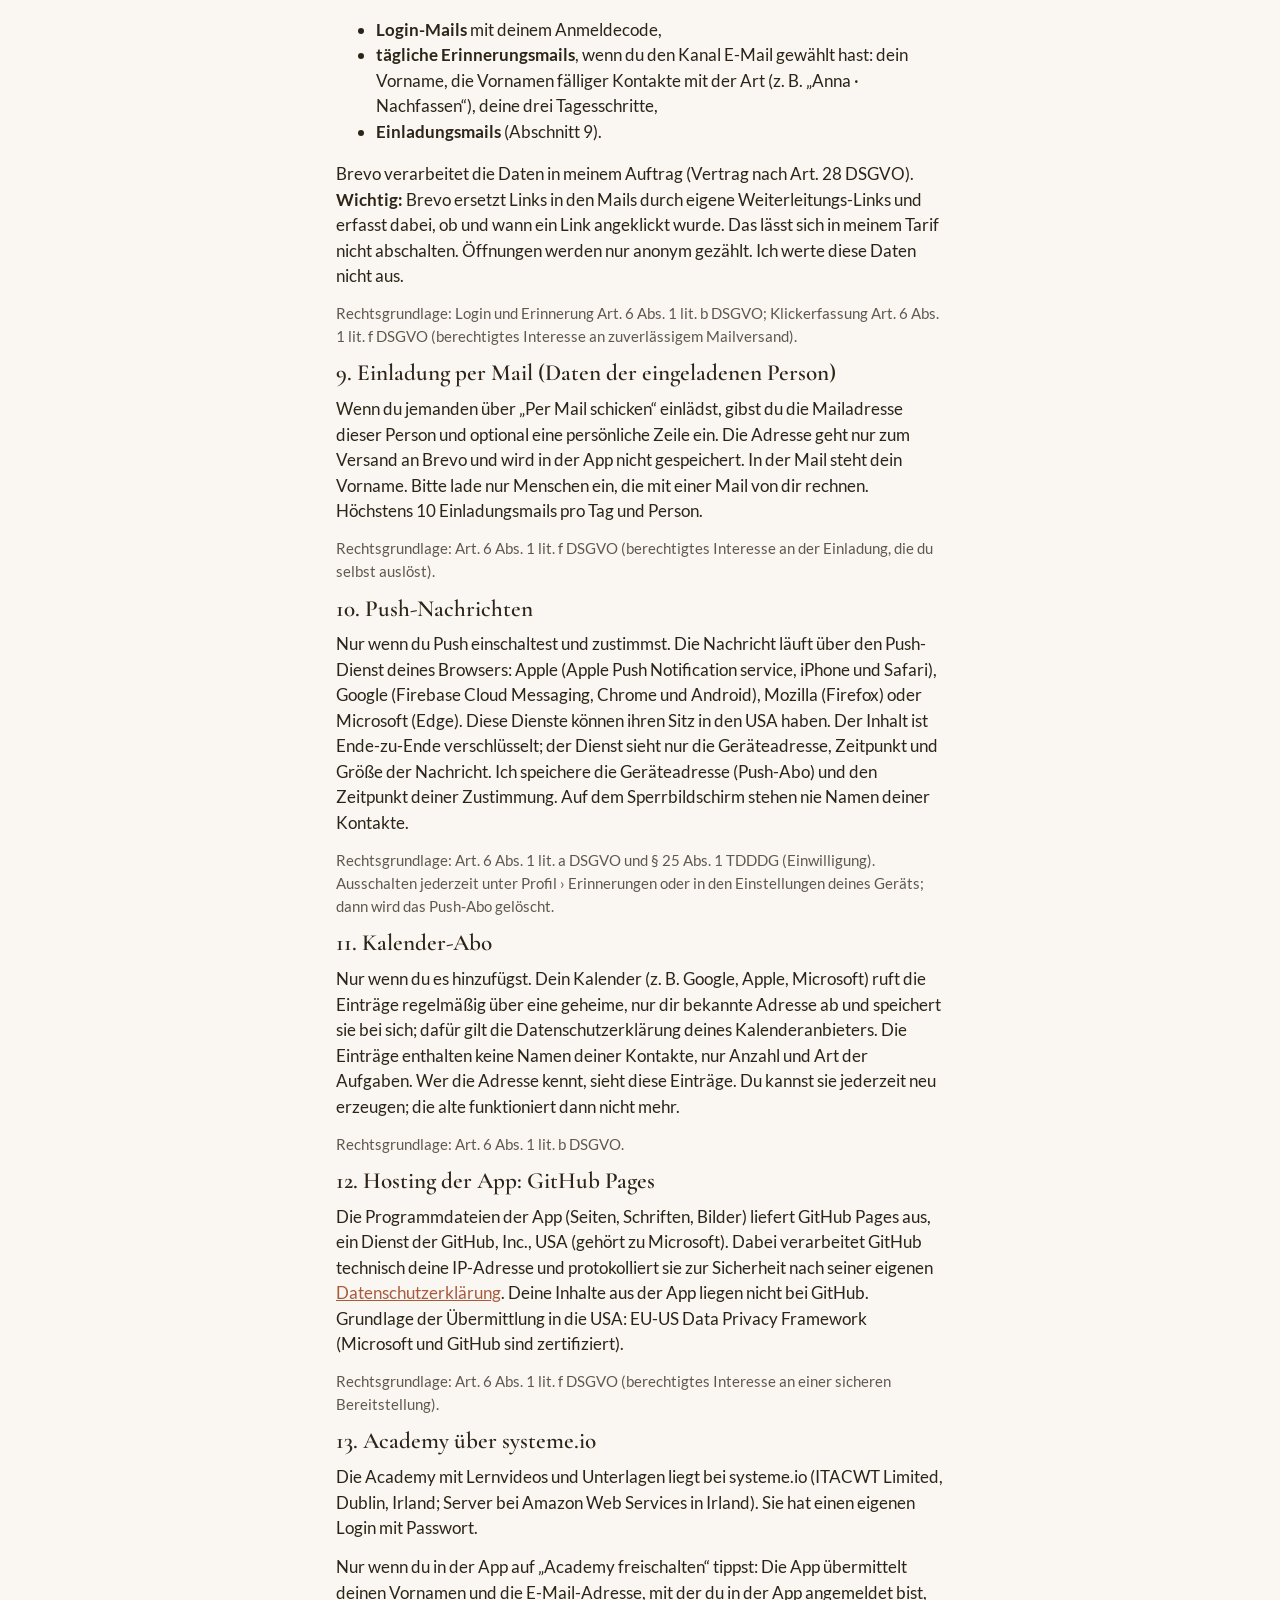
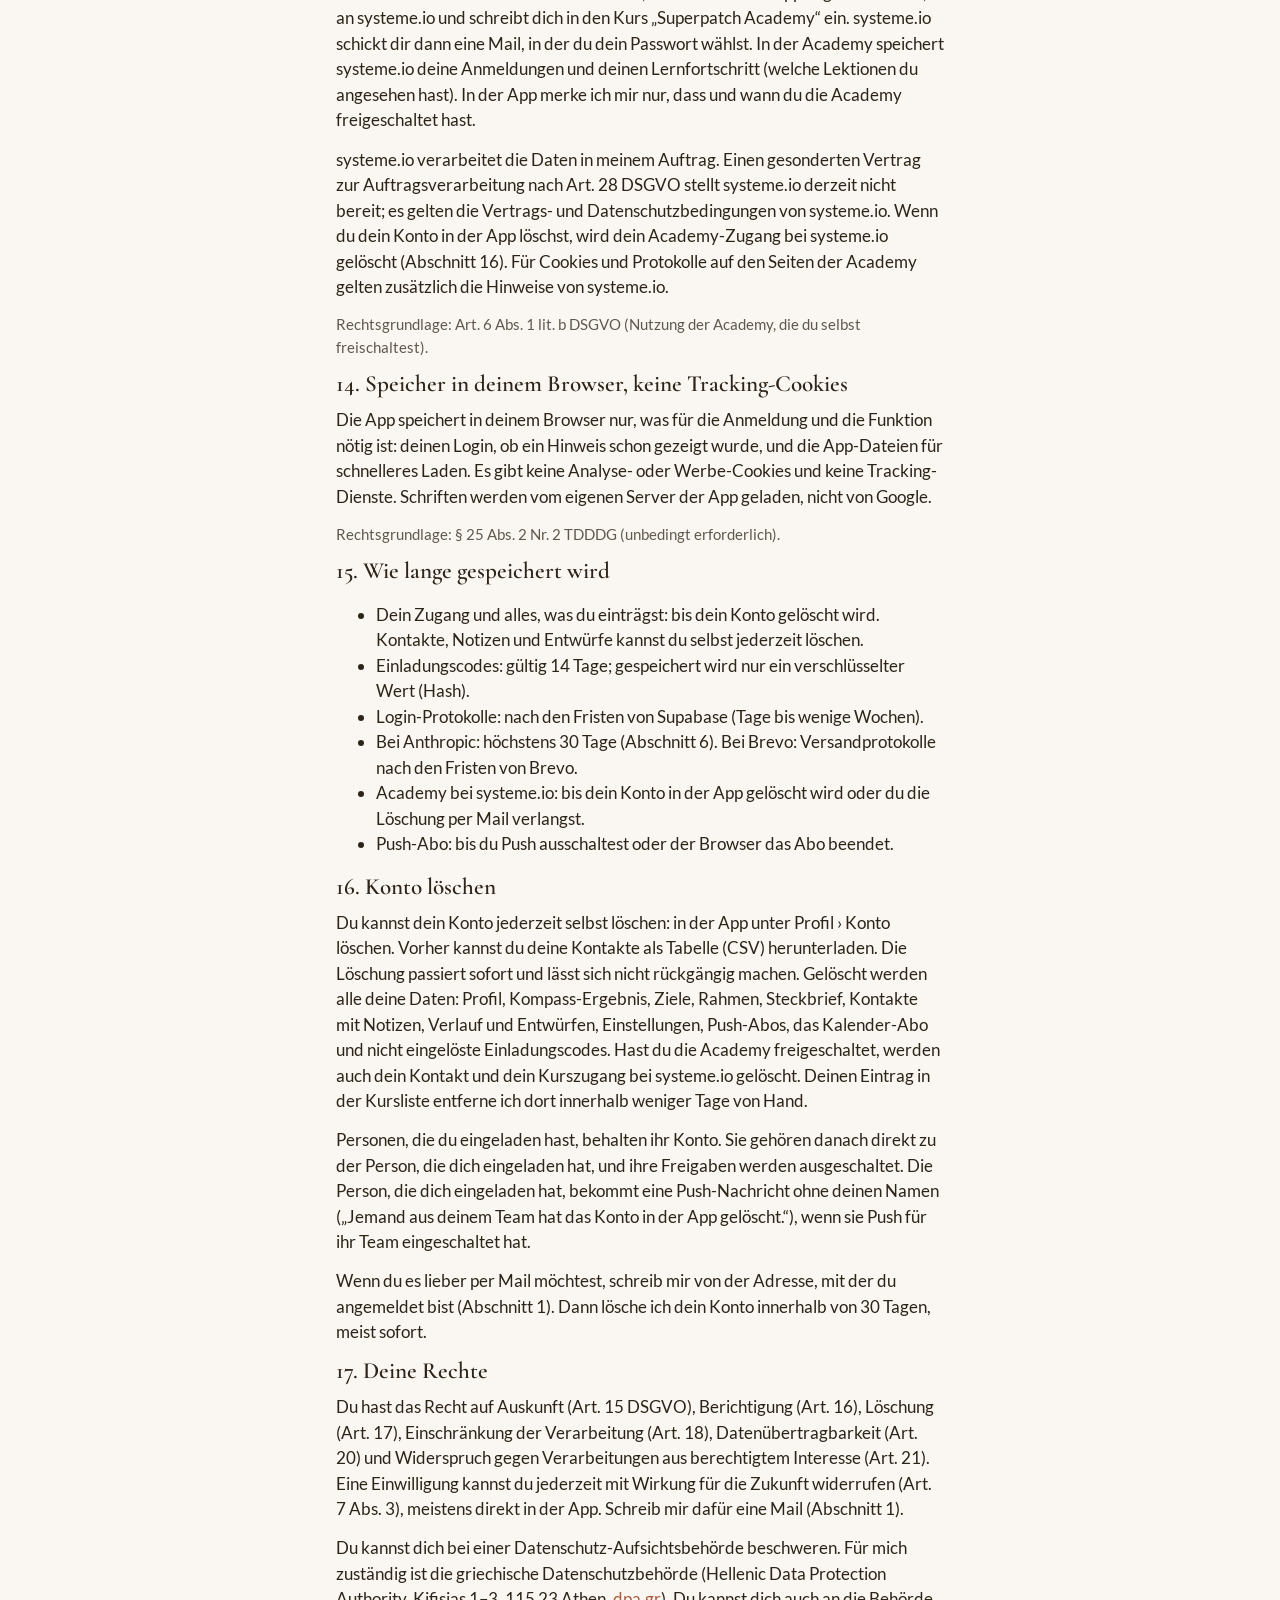
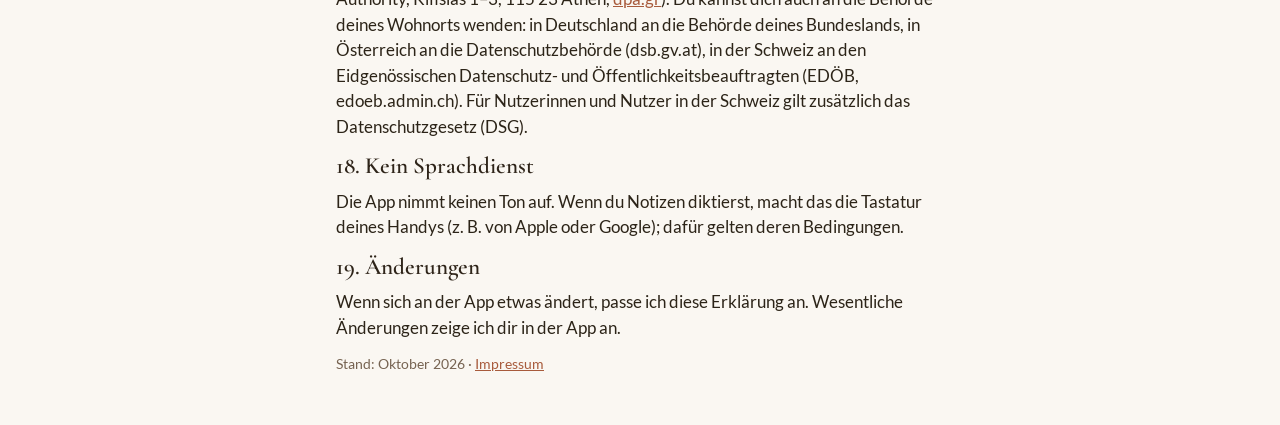
==== commit 2dad1f01: "Mein Coach: Coach aus der Upline wählen, eigene Freigaben, Team-Abschnitt „Ich bin Coach für“ Co-Aut" ====
--- a/datenschutz.html
+++ b/datenschutz.html
@@ -5,7 +5,7 @@
   <meta name="viewport" content="width=device-width, initial-scale=1">
   <meta name="robots" content="noindex, nofollow">
   <title>Datenschutz · Tanja Wissel App</title>
-  <link rel="icon" href="data:image/svg+xml,%3Csvg xmlns=%22http://www.w3.org/2000/svg%22 viewBox=%220 0 32 32%22%3E%3Ccircle cx=%2216%22 cy=%2216%22 r=%2216%22 fill=%22%23C2714F%22/%3E%3C/svg%3E">
+  <link rel="icon" type="image/png" sizes="32x32" href="icons/favicon-32.png">
   <link rel="stylesheet" href="fonts/fonts.css">
   <link rel="stylesheet" href="app/styles.css">
   <style>.rg{opacity:.75;font-size:.9em}</style>
@@ -40,9 +40,10 @@
     <p>Das alles kannst nur du lesen. Das ist in der Datenbank technisch abgesichert (Zeilenschutz pro Person).</p>
     <p class="rg">Rechtsgrundlage: Art. 6 Abs. 1 lit. b DSGVO. Kompass und Ziele sind freiwillig.</p>
 
-    <h2>4. Was deine Sponsorin oder dein Sponsor sieht</h2>
+    <h2>4. Was deine Sponsorin oder dein Sponsor und dein Coach sehen</h2>
     <p>Deinen Vornamen und nur das, was du selbst freigibst: deine Ziele, die Führungshinweise und deinen Rahmen. Wenn du Meilensteine teilst (Profil › Erinnerungen › „Was du teilst“), bekommt sie oder er eine kurze Nachricht, z. B. wenn du den Kompass abgeschlossen hast. Der Meilenstein „Erste 3 Kontakte eingetragen“ verrät nur, dass es mindestens drei Kontakte gibt.</p>
     <p>Nie sichtbar: dein Typ, deine Antriebe, dein Wortstil-Steckbrief, deine Kontakte, Notizen oder Zahlen daraus. Freigaben kannst du jederzeit zurücknehmen.</p>
+    <p><strong>Dein Coach:</strong> Wenn du willst, wählst du unter Profil › Mein Coach eine Person aus deiner Linie über deinem Sponsor. Für die Auswahl zeigt dir die App die Vornamen dieser Personen. Dein Coach sieht deinen Vornamen und nur das, was du ihm mit eigenen Schaltern freigibst (Ziele, Führungshinweise, Rahmen ohne deine Notiz an den Sponsor), keine Meilensteine. Dein Sponsor erfährt nicht, wen du gewählt hast. Wechselst oder entfernst du deinen Coach, beendet er das Coaching oder löscht er sein Konto, gehen alle Freigaben für ihn aus.</p>
     <p class="rg">Rechtsgrundlage: Art. 6 Abs. 1 lit. a DSGVO (Einwilligung durch die Freigabe).</p>
 
     <h2>5. Wo die Daten liegen: Supabase</h2>
--- a/app/styles.css
+++ b/app/styles.css
@@ -224,6 +224,9 @@
 .art-chips { display: flex; flex-wrap: wrap; gap: 8px; margin: 6px 0 12px; }
 .draft-area { background: #E7F3DF; border: 1px solid #CFE3C1; min-height: 150px; border-radius: 14px 14px 14px 4px; }
 .type-line { font-size: .9rem; color: var(--ink-muted); }
+.muster-list { list-style: none; padding: 0; margin: 8px 0; }
+.muster-list li { display: flex; gap: 8px; align-items: flex-start; justify-content: space-between; padding: 6px 0; border-bottom: 1px solid var(--line, #e5e0d8); }
+.muster-list .note { white-space: pre-wrap; overflow-wrap: anywhere; font-size: .92rem; }
 
 .thinking-box { display: flex; align-items: center; padding: 14px; }
 .thinking { display: flex; gap: 10px; align-items: center; color: var(--ink-muted); }
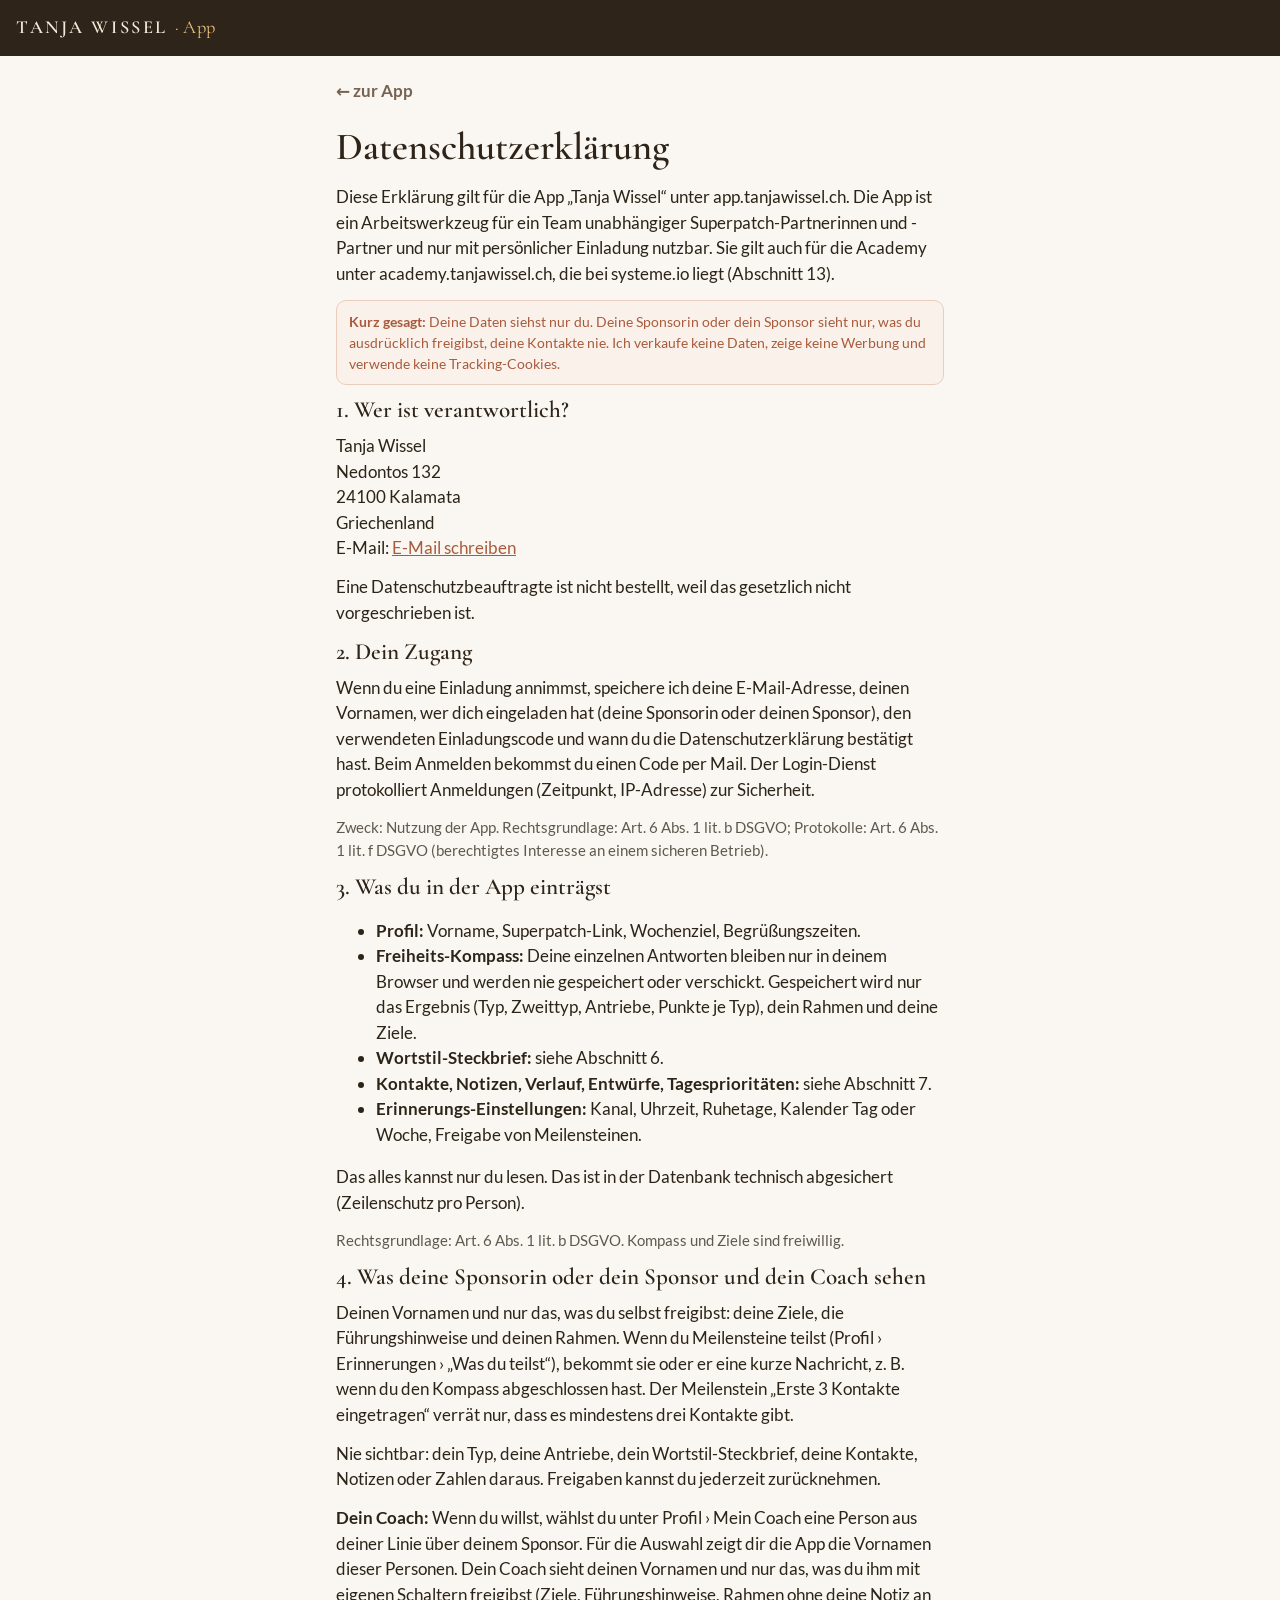
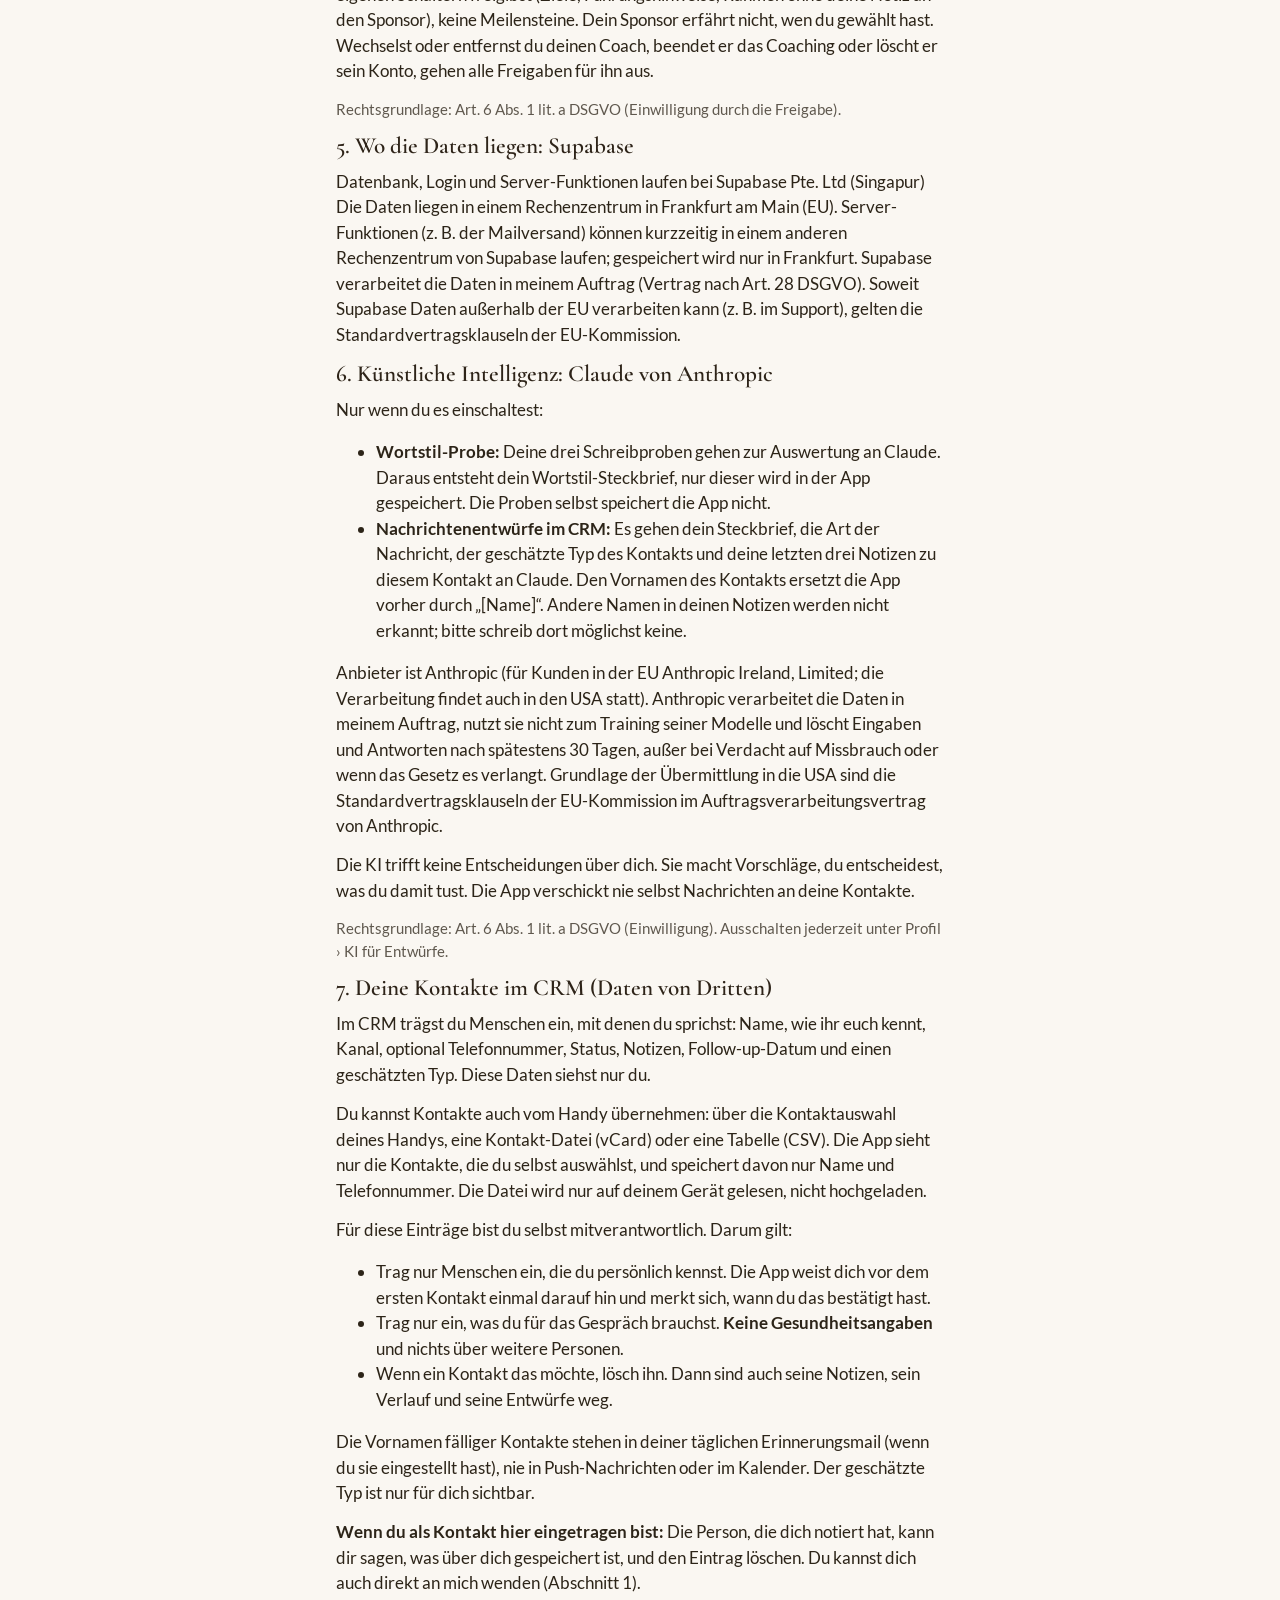
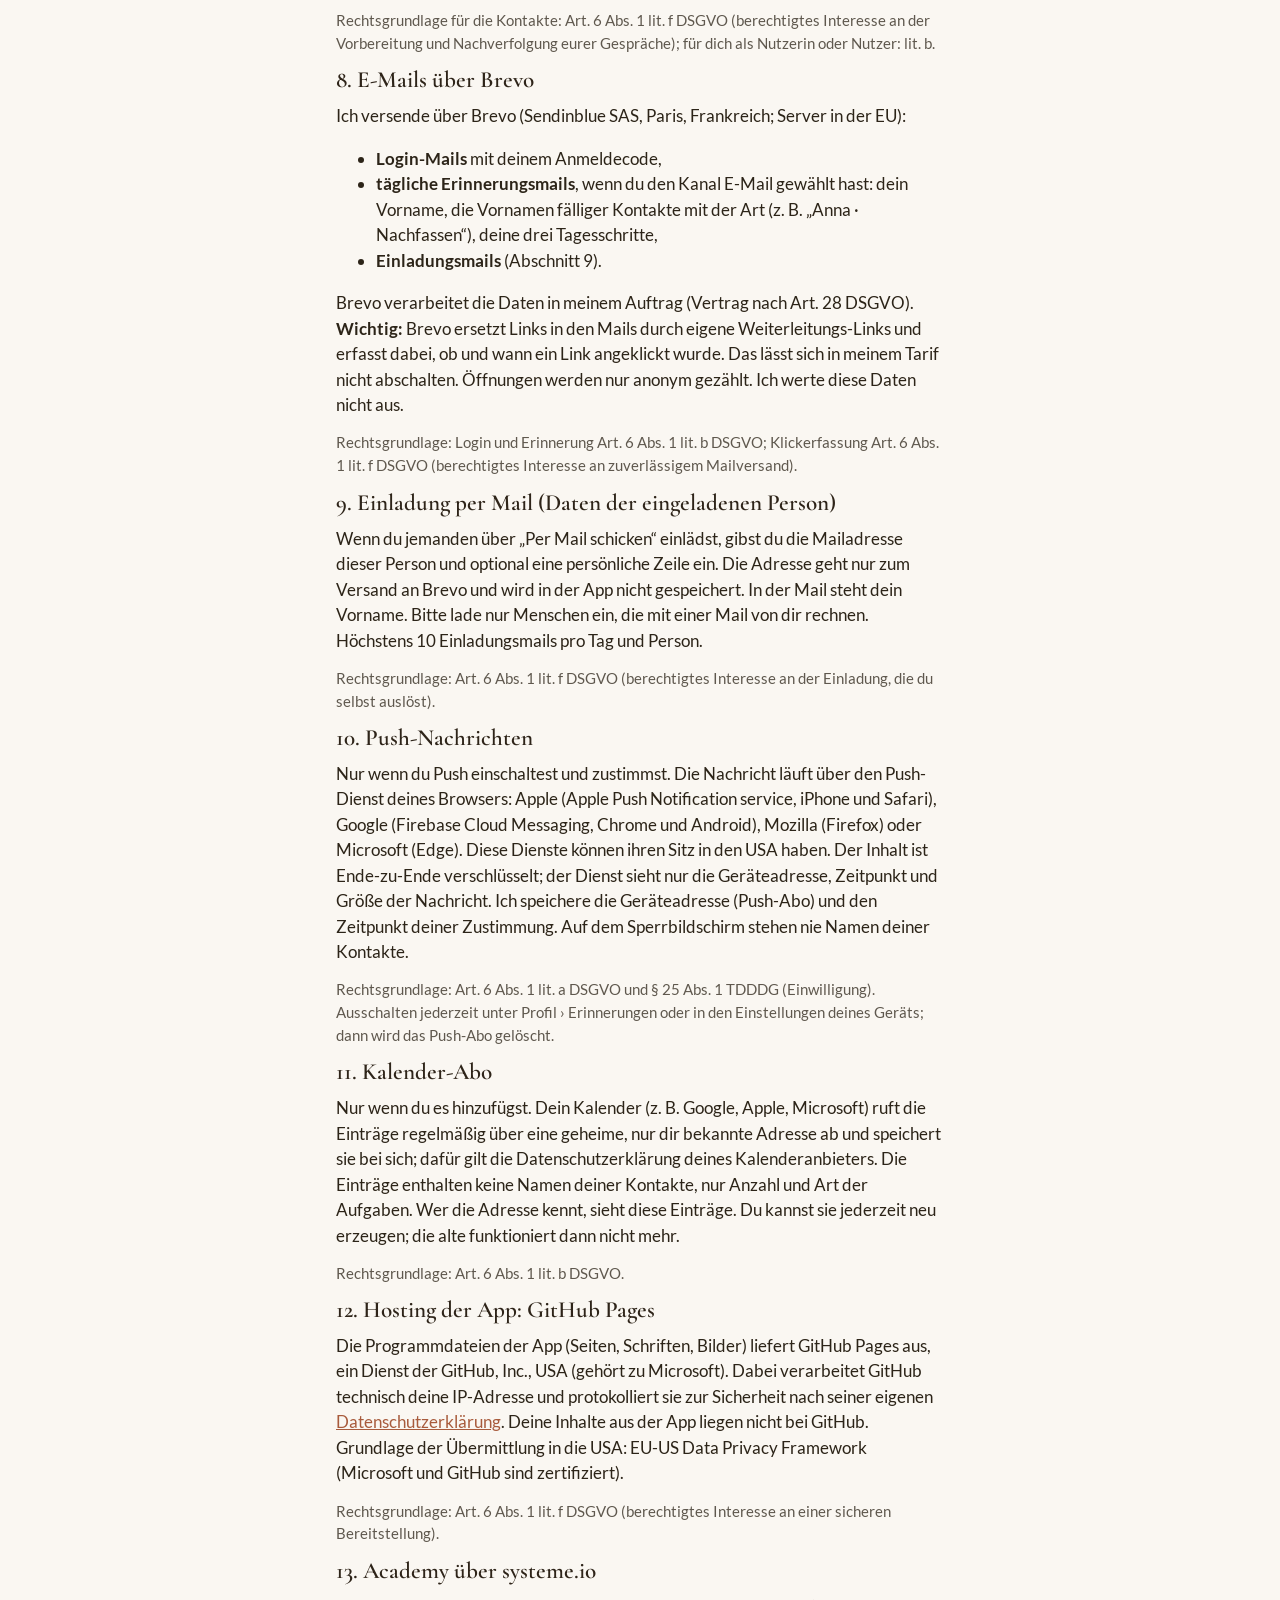
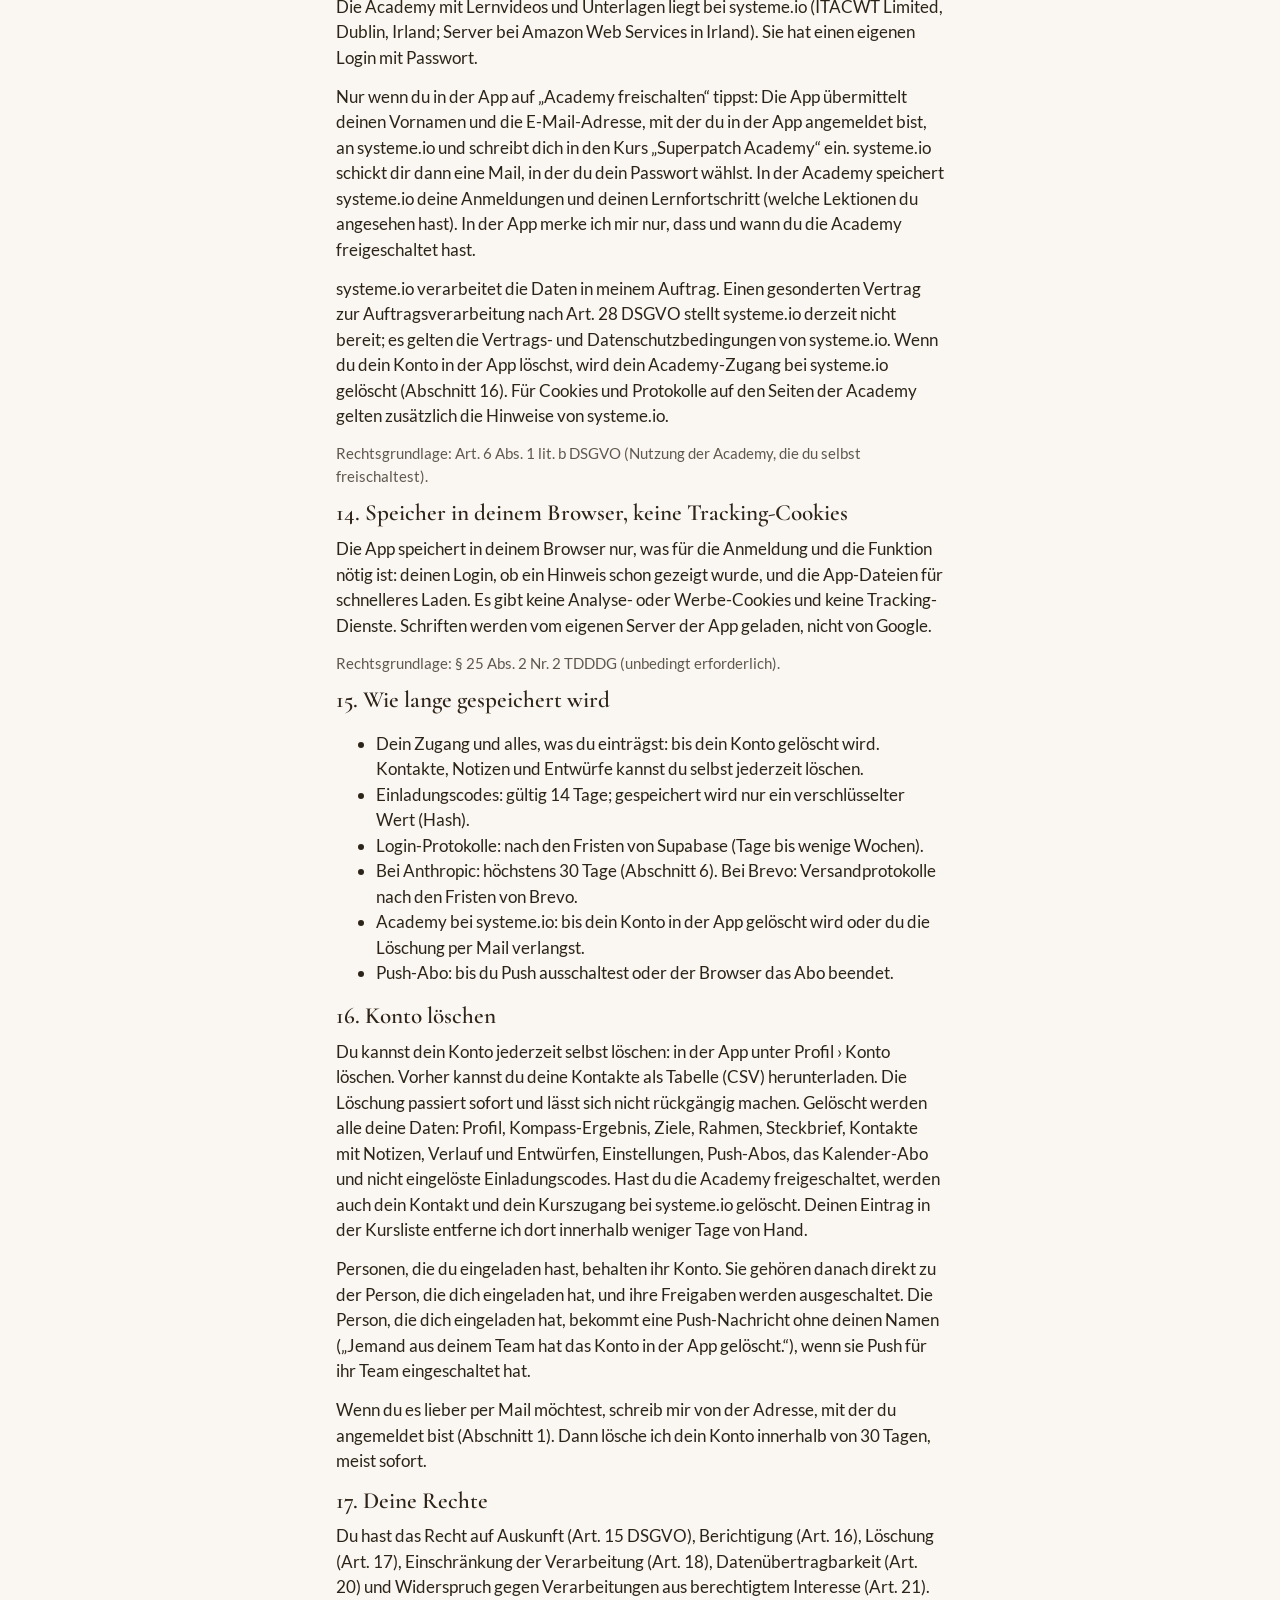
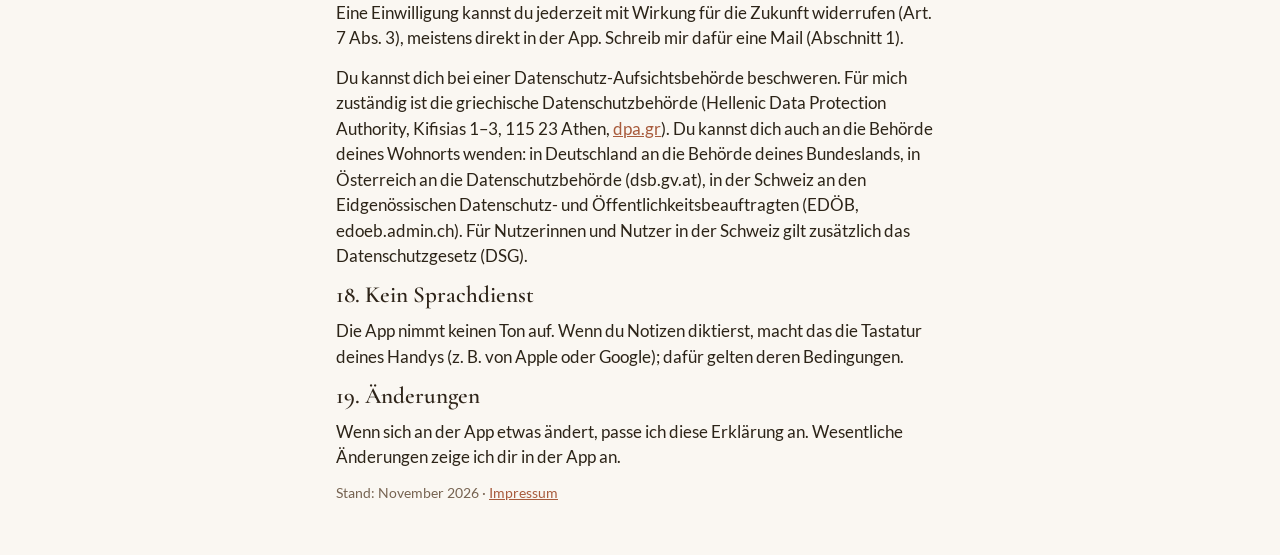
==== commit b8262f26: "Kontakte vom Handy übernehmen: Android-Auswahl, Kontakt-Datei (vCard), Tabelle (CSV) Nur selbst gewä" ====
--- a/datenschutz.html
+++ b/datenschutz.html
@@ -60,7 +60,9 @@
     <p class="rg">Rechtsgrundlage: Art. 6 Abs. 1 lit. a DSGVO (Einwilligung). Ausschalten jederzeit unter Profil › KI für Entwürfe.</p>
 
     <h2>7. Deine Kontakte im CRM (Daten von Dritten)</h2>
-    <p>Im CRM trägst du Menschen ein, mit denen du sprichst: Name, wie ihr euch kennt, Kanal, optional Telefonnummer, Status, Notizen, Follow-up-Datum und einen geschätzten Typ. Diese Daten siehst nur du. Für diese Einträge bist du selbst mitverantwortlich. Darum gilt:</p>
+    <p>Im CRM trägst du Menschen ein, mit denen du sprichst: Name, wie ihr euch kennt, Kanal, optional Telefonnummer, Status, Notizen, Follow-up-Datum und einen geschätzten Typ. Diese Daten siehst nur du.</p>
+    <p>Du kannst Kontakte auch vom Handy übernehmen: über die Kontaktauswahl deines Handys, eine Kontakt-Datei (vCard) oder eine Tabelle (CSV). Die App sieht nur die Kontakte, die du selbst auswählst, und speichert davon nur Name und Telefonnummer. Die Datei wird nur auf deinem Gerät gelesen, nicht hochgeladen.</p>
+    <p>Für diese Einträge bist du selbst mitverantwortlich. Darum gilt:</p>
     <ul>
       <li>Trag nur Menschen ein, die du persönlich kennst. Die App weist dich vor dem ersten Kontakt einmal darauf hin und merkt sich, wann du das bestätigt hast.</li>
       <li>Trag nur ein, was du für das Gespräch brauchst. <strong>Keine Gesundheitsangaben</strong> und nichts über weitere Personen.</li>
@@ -131,7 +133,7 @@
     <h2>19. Änderungen</h2>
     <p>Wenn sich an der App etwas ändert, passe ich diese Erklärung an. Wesentliche Änderungen zeige ich dir in der App an.</p>
 
-    <p class="muted small">Stand: Oktober 2026 · <a href="impressum.html">Impressum</a></p>
+    <p class="muted small">Stand: November 2026 · <a href="impressum.html">Impressum</a></p>
   </main>
   <script>
     document.querySelectorAll('a.cloak').forEach(function (a) {
--- a/app/styles.css
+++ b/app/styles.css
@@ -179,6 +179,7 @@
 .clist a:hover { background: #FDFBF7; }
 .c-top { display: flex; justify-content: space-between; gap: 10px; align-items: baseline; }
 .c-name { font-weight: 700; color: var(--bark); }
+.c-biz { display: inline-block; margin-left: 6px; padding: 1px 8px; border-radius: 99px; background: var(--olive); color: #fff; font-size: .75rem; font-weight: 700; vertical-align: middle; white-space: nowrap; }
 .c-sub { font-size: .86rem; color: var(--ink-muted); }
 .due { font-size: .82rem; font-weight: 700; white-space: nowrap; color: var(--ink-muted); }
 .due.today { color: var(--terra-deep); }
@@ -370,3 +371,20 @@
 .tage .tag input:focus-visible + span { outline: 2px solid var(--gold); outline-offset: 2px; }
 a.option { display: block; text-decoration: none; color: inherit; }
 .wrap a.tile, .wrap a.tile .t-label { color: inherit; }
+
+/* Videos teilen (09.11.2026) */
+.video-list { display: grid; gap: 10px; max-height: 55vh; overflow-y: auto; }
+.video-item { border: 1px solid var(--line); border-radius: 10px; padding: 10px 12px; background: var(--surface); }
+.video-item.off { opacity: .6; }
+.video-item .actions { flex-wrap: wrap; gap: 6px; }
+.video-pick .card-head { gap: 10px; flex-wrap: wrap; }
+
+/* Kontakte vom Handy übernehmen (09.11.2026) */
+.head-btns { display: flex; gap: 8px; flex-wrap: wrap; justify-content: flex-end; }
+button.back { background: none; border: 0; padding: 0; font: inherit; font-weight: 700; cursor: pointer; }
+.file-btn { position: relative; overflow: hidden; }
+.file-btn input[type=file] { position: absolute; inset: 0; opacity: 0; width: 100%; height: 100%; cursor: pointer; font-size: 0; }
+.imp-row { display: flex; gap: 12px; align-items: center; padding: 10px 16px; cursor: pointer; }
+.imp-row input { width: 22px; height: 22px; accent-color: var(--terra); flex: 0 0 auto; }
+.imp-row > span { display: flex; flex-direction: column; min-width: 0; }
+.imp-row.off { opacity: .55; cursor: default; }
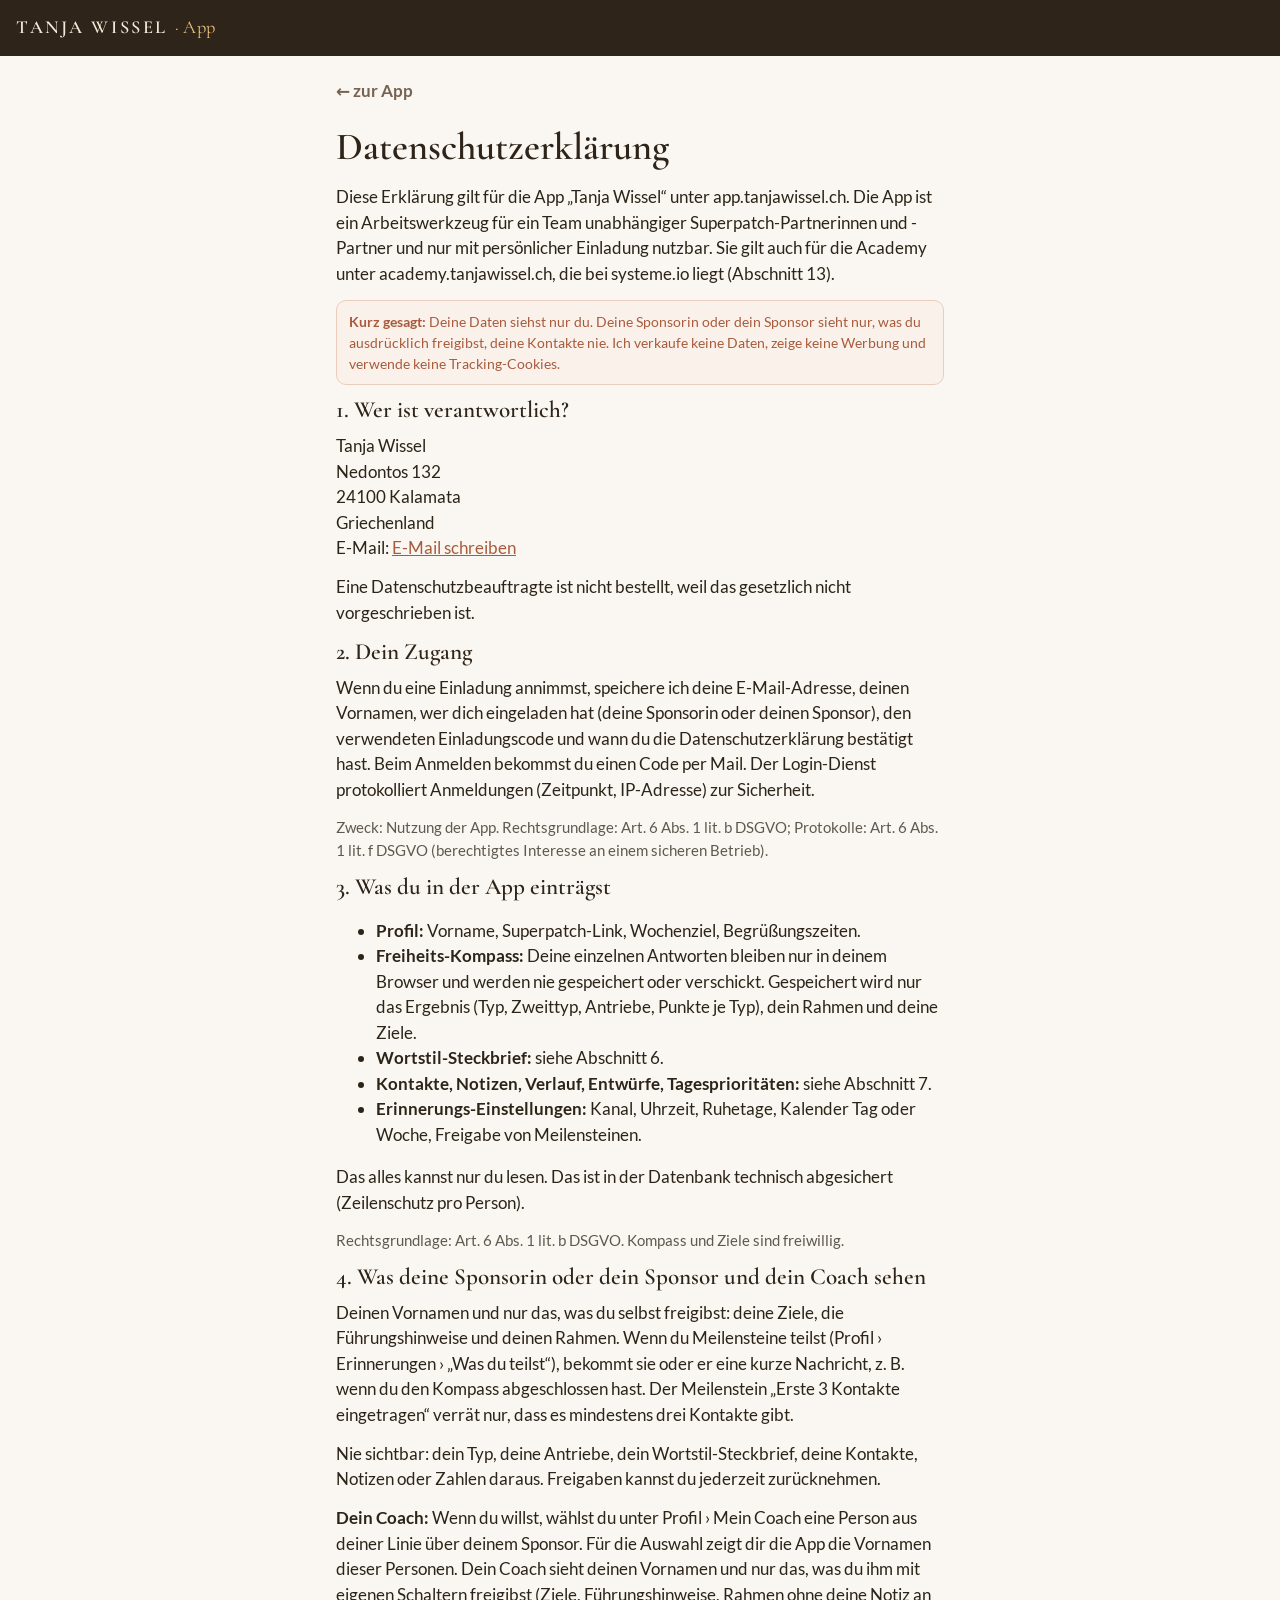
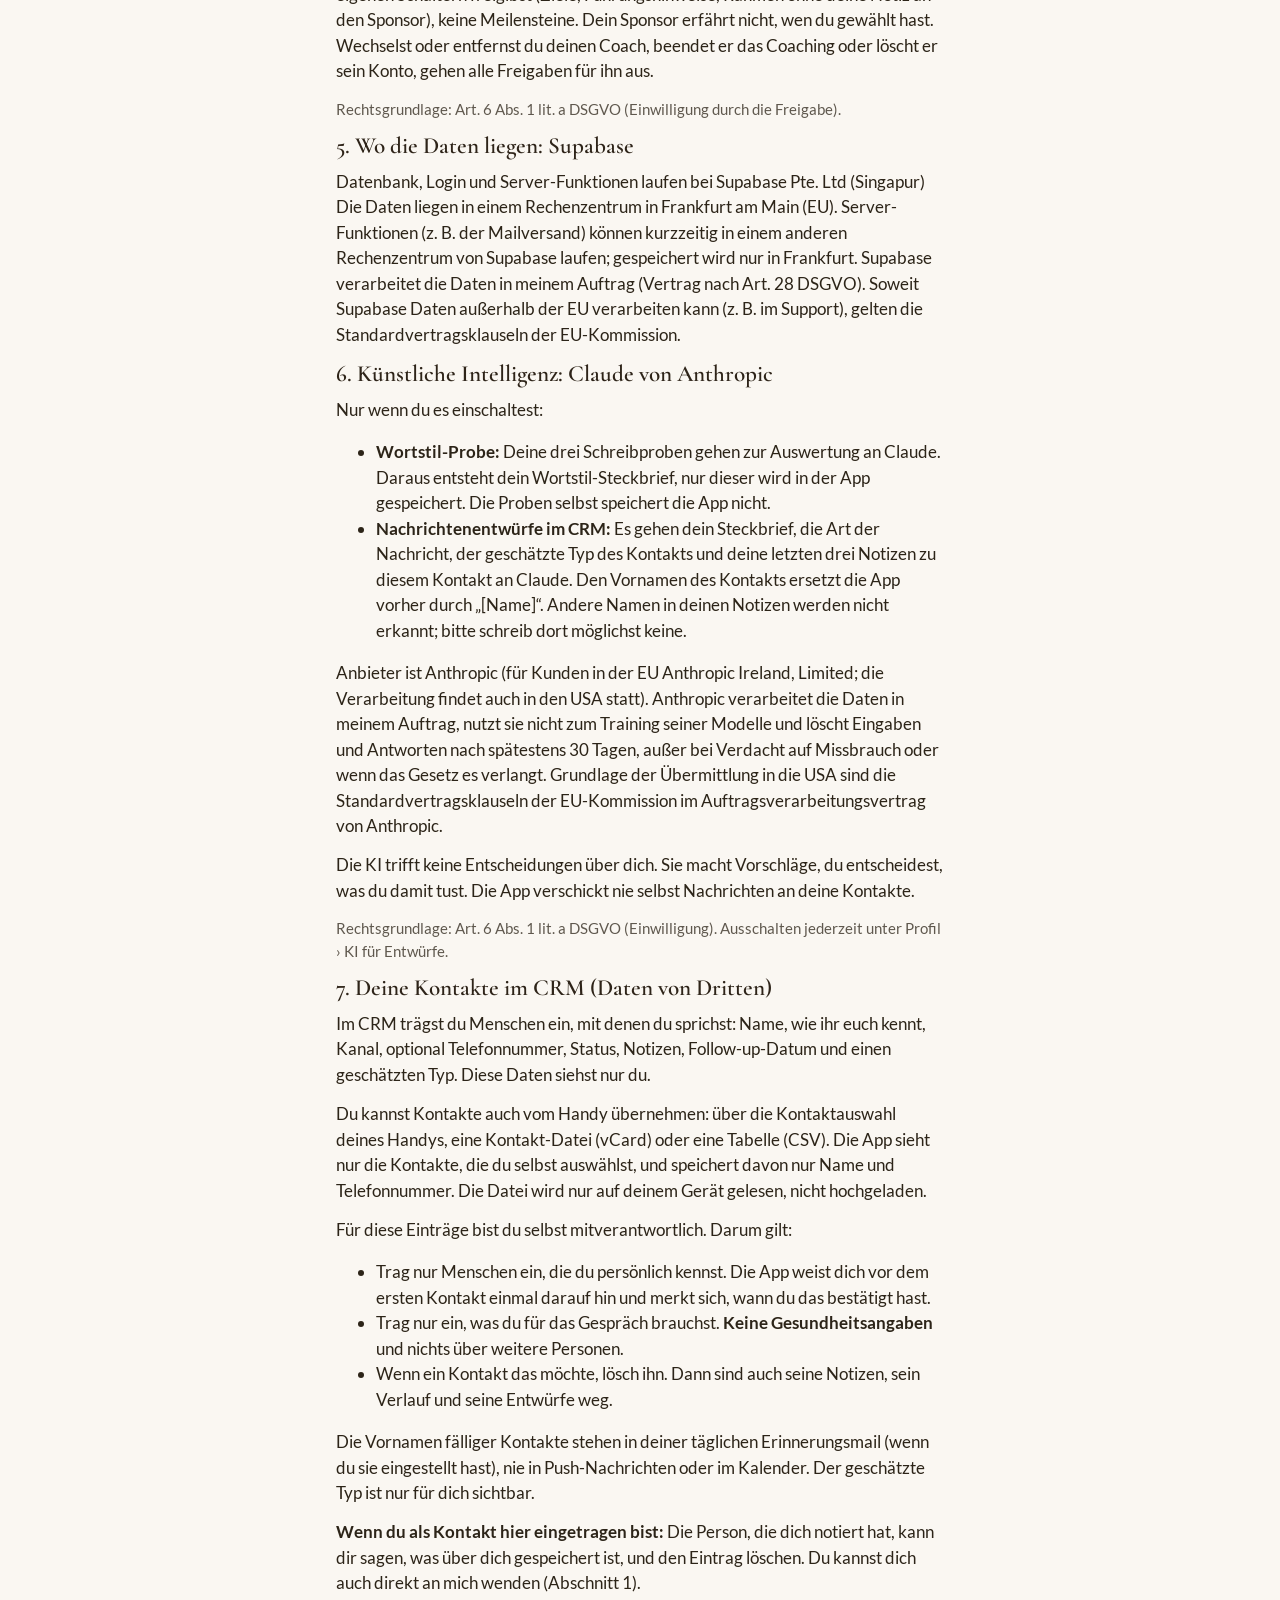
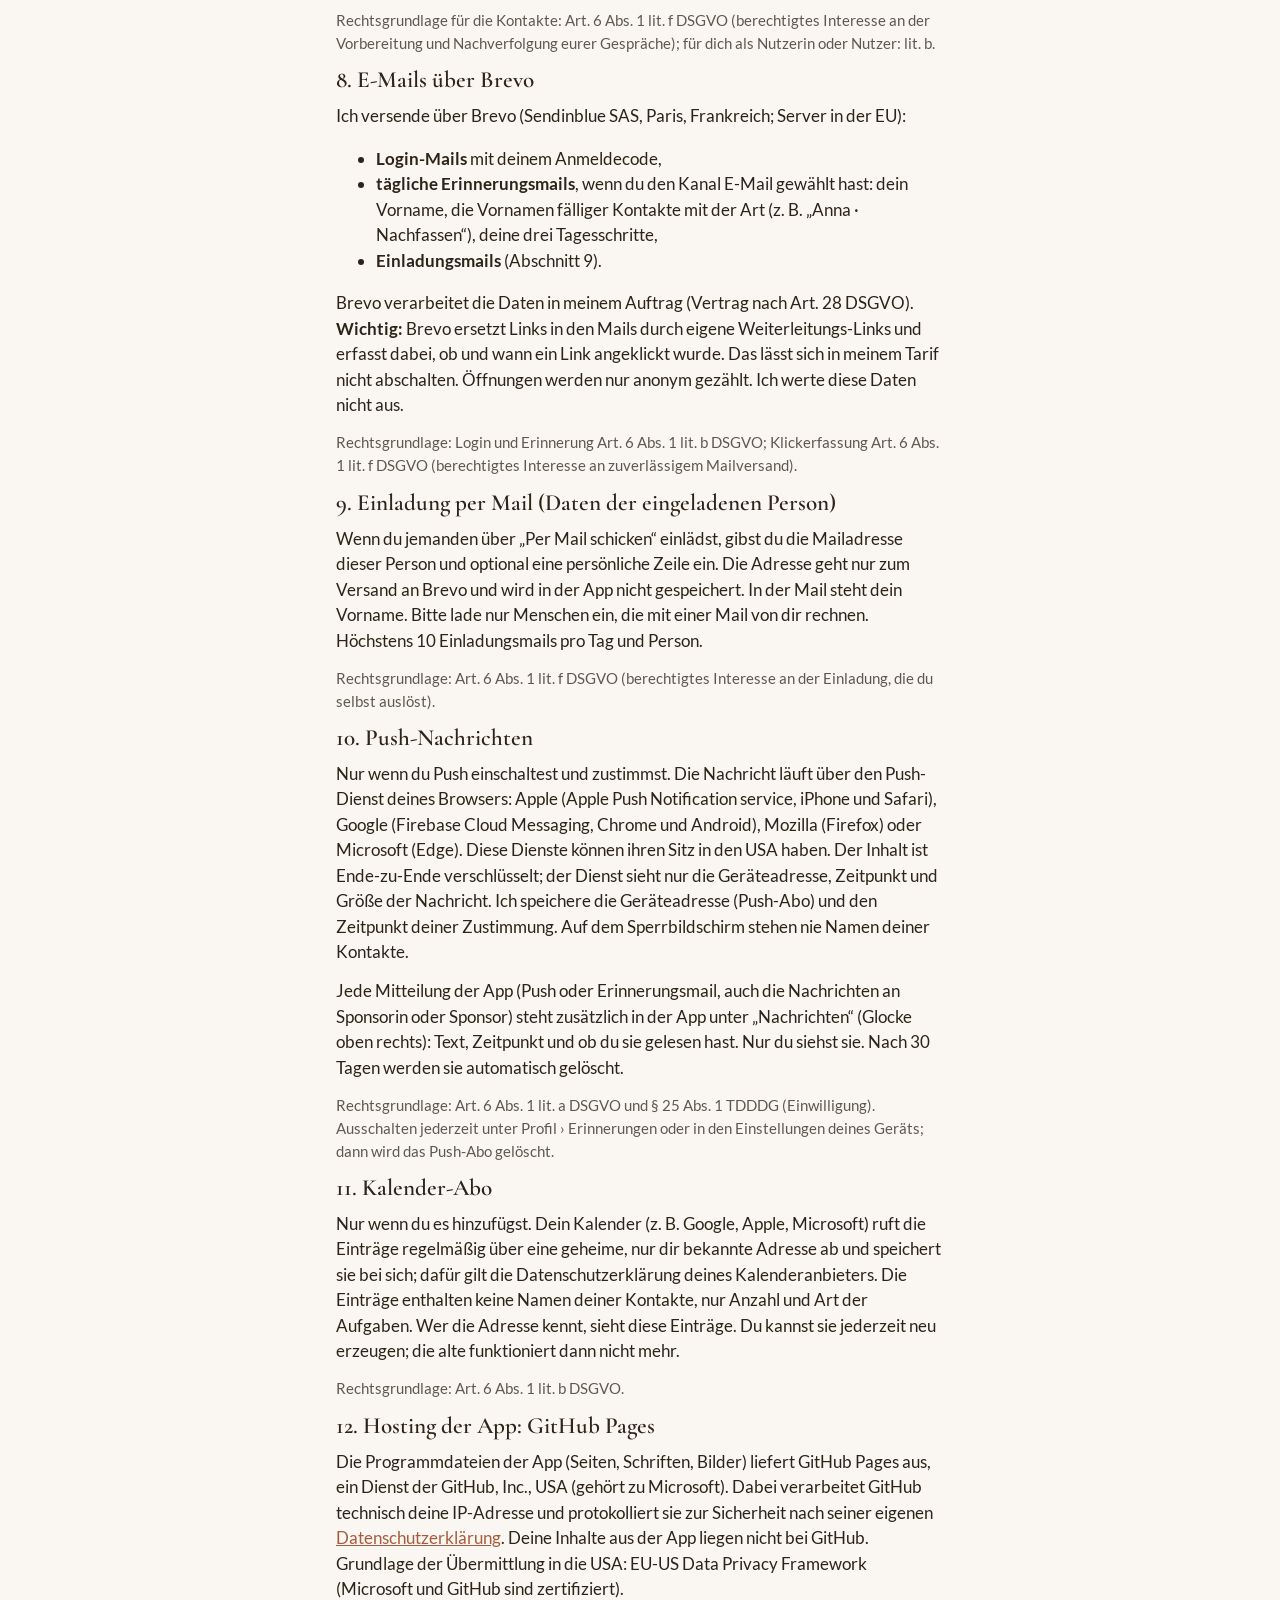
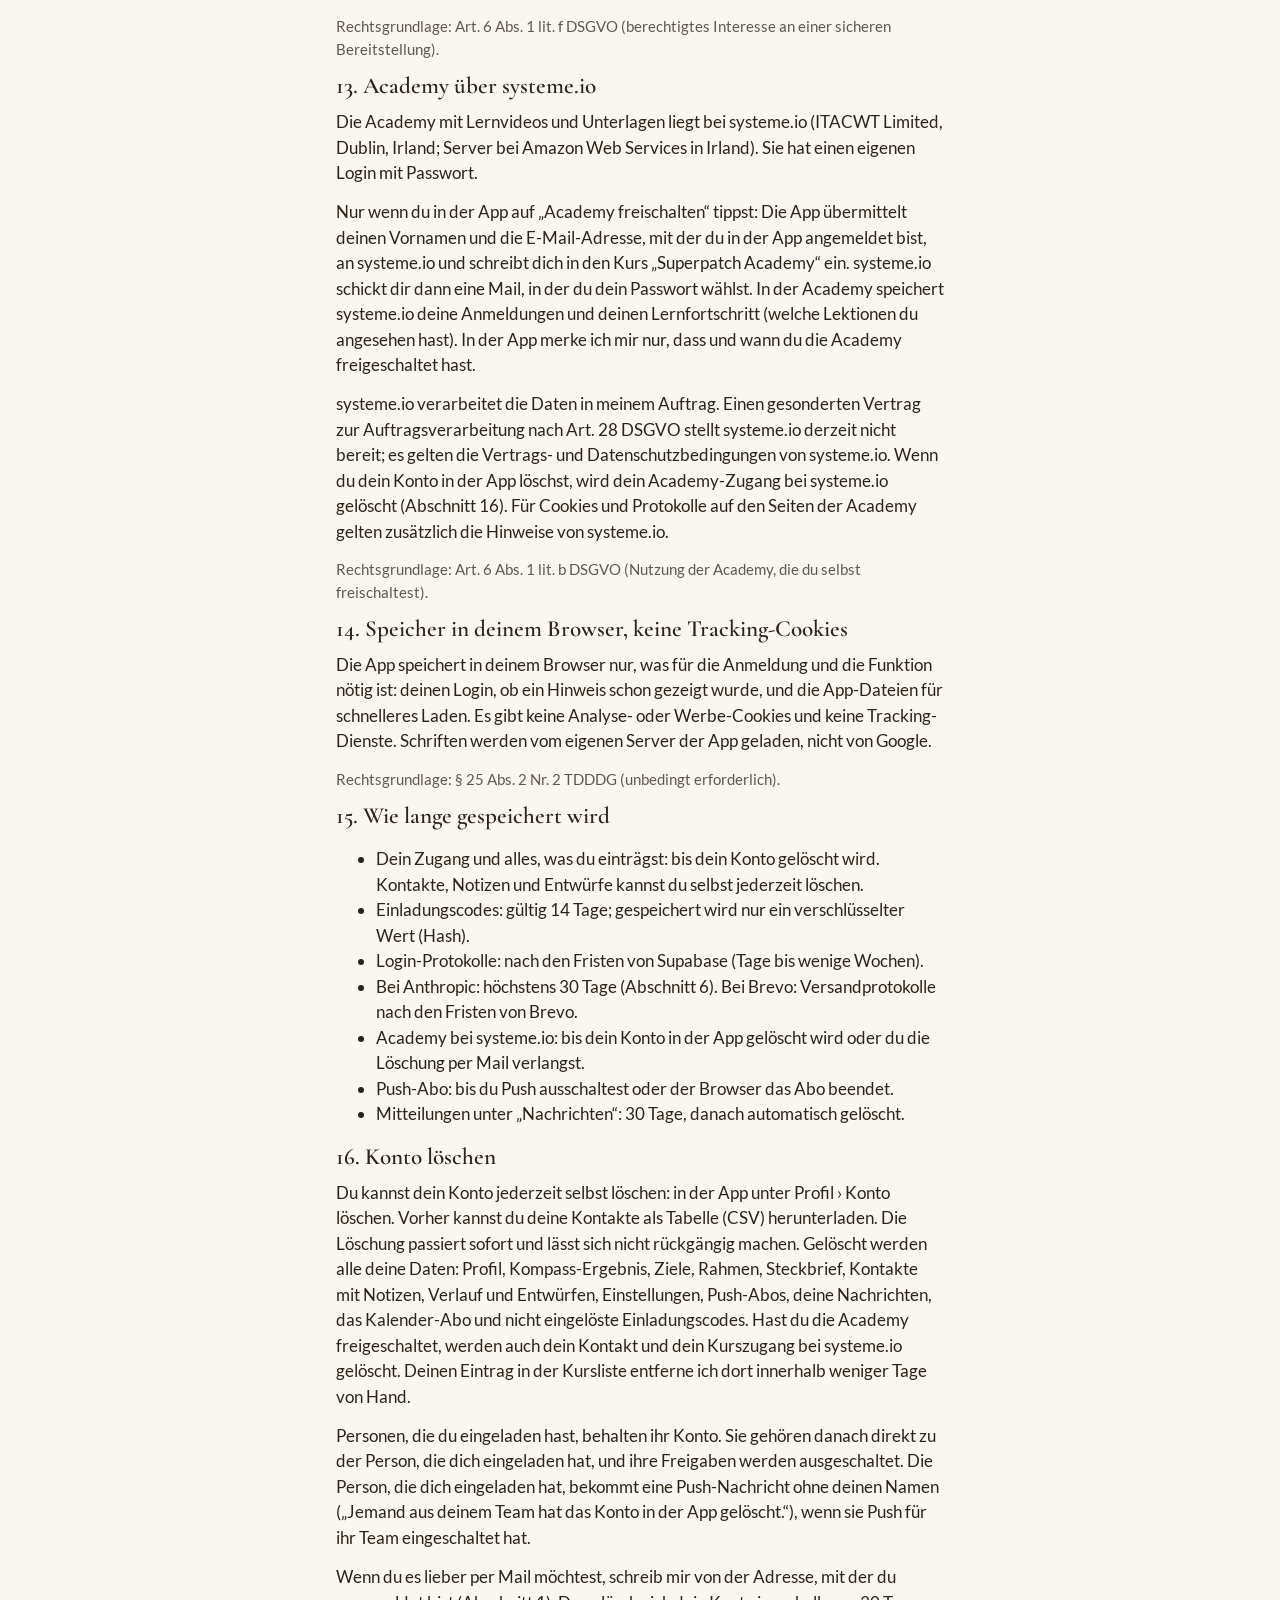
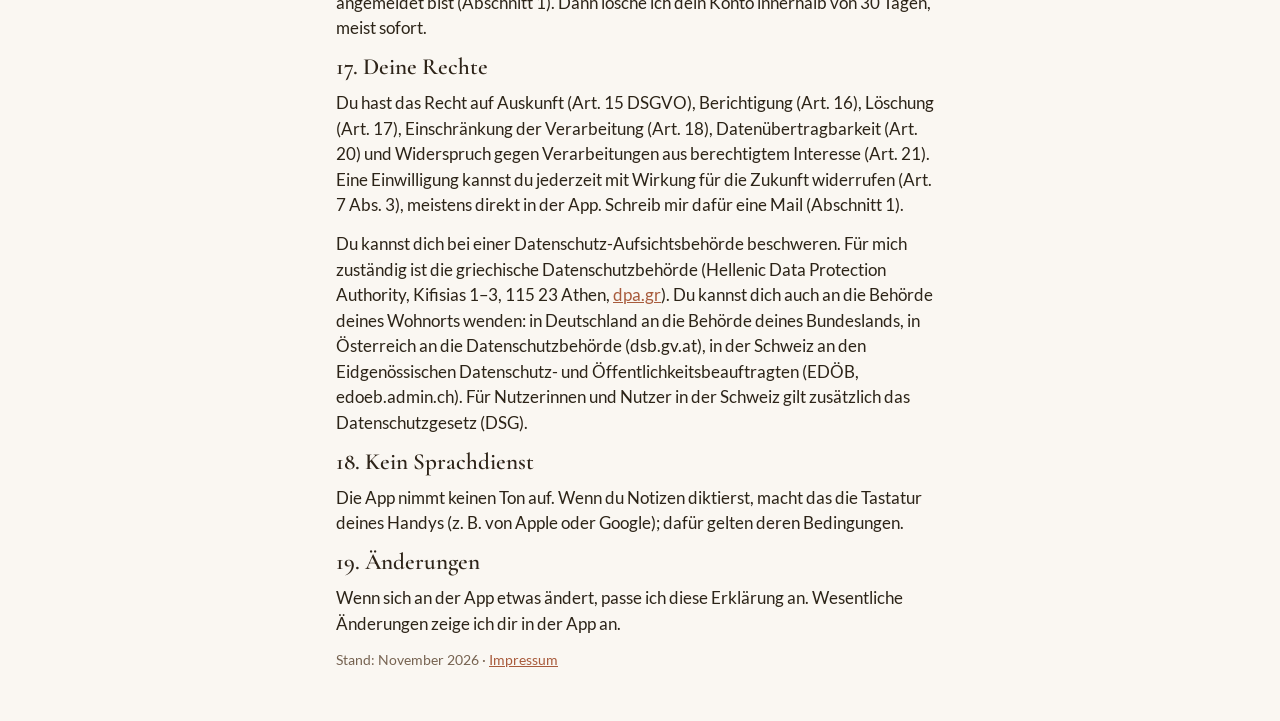
==== commit 5002ccbb: "Nachrichten: Glocke mit Zähler und Archiv der Mitteilungen (30 Tage) Co-Authored-By: Claude Opus 5.5" ====
--- a/datenschutz.html
+++ b/datenschutz.html
@@ -88,6 +88,7 @@
 
     <h2>10. Push-Nachrichten</h2>
     <p>Nur wenn du Push einschaltest und zustimmst. Die Nachricht läuft über den Push-Dienst deines Browsers: Apple (Apple Push Notification service, iPhone und Safari), Google (Firebase Cloud Messaging, Chrome und Android), Mozilla (Firefox) oder Microsoft (Edge). Diese Dienste können ihren Sitz in den USA haben. Der Inhalt ist Ende-zu-Ende verschlüsselt; der Dienst sieht nur die Geräteadresse, Zeitpunkt und Größe der Nachricht. Ich speichere die Geräteadresse (Push-Abo) und den Zeitpunkt deiner Zustimmung. Auf dem Sperrbildschirm stehen nie Namen deiner Kontakte.</p>
+    <p>Jede Mitteilung der App (Push oder Erinnerungsmail, auch die Nachrichten an Sponsorin oder Sponsor) steht zusätzlich in der App unter „Nachrichten“ (Glocke oben rechts): Text, Zeitpunkt und ob du sie gelesen hast. Nur du siehst sie. Nach 30 Tagen werden sie automatisch gelöscht.</p>
     <p class="rg">Rechtsgrundlage: Art. 6 Abs. 1 lit. a DSGVO und § 25 Abs. 1 TDDDG (Einwilligung). Ausschalten jederzeit unter Profil › Erinnerungen oder in den Einstellungen deines Geräts; dann wird das Push-Abo gelöscht.</p>
 
     <h2>11. Kalender-Abo</h2>
@@ -116,10 +117,11 @@
       <li>Bei Anthropic: höchstens 30 Tage (Abschnitt 6). Bei Brevo: Versandprotokolle nach den Fristen von Brevo.</li>
       <li>Academy bei systeme.io: bis dein Konto in der App gelöscht wird oder du die Löschung per Mail verlangst.</li>
       <li>Push-Abo: bis du Push ausschaltest oder der Browser das Abo beendet.</li>
+      <li>Mitteilungen unter „Nachrichten“: 30 Tage, danach automatisch gelöscht.</li>
     </ul>
 
     <h2>16. Konto löschen</h2>
-    <p>Du kannst dein Konto jederzeit selbst löschen: in der App unter Profil › Konto löschen. Vorher kannst du deine Kontakte als Tabelle (CSV) herunterladen. Die Löschung passiert sofort und lässt sich nicht rückgängig machen. Gelöscht werden alle deine Daten: Profil, Kompass-Ergebnis, Ziele, Rahmen, Steckbrief, Kontakte mit Notizen, Verlauf und Entwürfen, Einstellungen, Push-Abos, das Kalender-Abo und nicht eingelöste Einladungscodes. Hast du die Academy freigeschaltet, werden auch dein Kontakt und dein Kurszugang bei systeme.io gelöscht. Deinen Eintrag in der Kursliste entferne ich dort innerhalb weniger Tage von Hand.</p>
+    <p>Du kannst dein Konto jederzeit selbst löschen: in der App unter Profil › Konto löschen. Vorher kannst du deine Kontakte als Tabelle (CSV) herunterladen. Die Löschung passiert sofort und lässt sich nicht rückgängig machen. Gelöscht werden alle deine Daten: Profil, Kompass-Ergebnis, Ziele, Rahmen, Steckbrief, Kontakte mit Notizen, Verlauf und Entwürfen, Einstellungen, Push-Abos, deine Nachrichten, das Kalender-Abo und nicht eingelöste Einladungscodes. Hast du die Academy freigeschaltet, werden auch dein Kontakt und dein Kurszugang bei systeme.io gelöscht. Deinen Eintrag in der Kursliste entferne ich dort innerhalb weniger Tage von Hand.</p>
     <p>Personen, die du eingeladen hast, behalten ihr Konto. Sie gehören danach direkt zu der Person, die dich eingeladen hat, und ihre Freigaben werden ausgeschaltet. Die Person, die dich eingeladen hat, bekommt eine Push-Nachricht ohne deinen Namen („Jemand aus deinem Team hat das Konto in der App gelöscht.“), wenn sie Push für ihr Team eingeschaltet hat.</p>
     <p>Wenn du es lieber per Mail möchtest, schreib mir von der Adresse, mit der du angemeldet bist (Abschnitt 1). Dann lösche ich dein Konto innerhalb von 30 Tagen, meist sofort.</p>
 
--- a/app/styles.css
+++ b/app/styles.css
@@ -388,3 +388,42 @@
 .imp-row input { width: 22px; height: 22px; accent-color: var(--terra); flex: 0 0 auto; }
 .imp-row > span { display: flex; flex-direction: column; min-width: 0; }
 .imp-row.off { opacity: .55; cursor: default; }
+
+/* Einladungsweg in 3 Schritten (15.11.2026) */
+.schritt-weg { display: flex; gap: 6px; margin: 4px 0 8px; flex-wrap: wrap; }
+.schritt { display: inline-flex; align-items: center; gap: 6px; padding: 4px 10px 4px 4px; border-radius: 999px; border: 1px solid var(--line); font-size: .85rem; color: var(--muted, #777); }
+.schritt .num { width: 22px; height: 22px; border-radius: 50%; display: grid; place-items: center; font-weight: 700; font-size: .78rem; background: var(--line); color: var(--bark); }
+.schritt.on { border-color: var(--bark); color: var(--bark); font-weight: 600; }
+.schritt.on .num { background: var(--bark); color: var(--sand); }
+.schritt.done .num { background: var(--olive); color: #fff; }
+.art-chips-rest { margin-top: 0; opacity: .9; }
+
+/* A3 (22.11.2026): Abschnitte in „Deine ersten Schritte“ */
+.schritt-zeit { font-size: 1rem; font-weight: 600; margin: 16px 0 2px; }
+.card-head + .schritt-zeit { margin-top: 4px; }
+
+/* D3 (22.11.2026): „Wer fällt dir ein?“ */
+.sr-only { position: absolute; width: 1px; height: 1px; padding: 0; margin: -1px; overflow: hidden; clip: rect(0 0 0 0); white-space: nowrap; border: 0; }
+.wer-fragen { margin: 0 0 12px; padding-left: 18px; }
+.wer-fragen li { margin: 4px 0; }
+.wer-form { display: flex; gap: 8px; align-items: center; }
+.wer-form input { flex: 1; min-width: 0; margin: 0; }
+.wer-neu { list-style: none; padding: 0; margin: 8px 0 0; color: var(--muted, #666); font-size: 0.9rem; }
+.wer-neu:empty { display: none; }
+
+/* Nachrichten (Glocke oben rechts + Liste, 24.11.2026) */
+.topbar-rechts { display: flex; align-items: center; gap: 12px; }
+.glocke { position: relative; display: grid; place-items: center; width: 40px; height: 40px; border-radius: 50%; color: var(--sand); text-decoration: none; font-size: 1.25rem; line-height: 1; }
+.glocke:hover, .glocke.active { background: rgba(232,192,122,.15); }
+.glocke:focus-visible { outline: 2px solid var(--gold-soft); outline-offset: 2px; }
+.glocke-zahl { position: absolute; top: 2px; right: 0; min-width: 19px; height: 19px; padding: 0 5px; border-radius: 99px; background: var(--terra); color: #fff; font: 700 .72rem/19px var(--sans); text-align: center; }
+.nachrichten { list-style: none; padding: 0; margin: 16px 0; background: var(--surface); border: 1px solid var(--line); border-radius: var(--radius); box-shadow: var(--shadow); overflow: hidden; }
+.nachricht + .nachricht { border-top: 1px solid var(--line); }
+.nachricht a { display: grid; grid-template-columns: 1fr auto; gap: 2px 12px; padding: 14px 16px; color: var(--ink); text-decoration: none; }
+.nachricht a:hover { background: var(--creme); }
+.n-kopf { grid-column: 1; font-size: .82rem; color: var(--ink-muted); display: flex; align-items: center; gap: 7px; }
+.n-text { grid-column: 1; }
+.n-pfeil { grid-column: 2; grid-row: 1 / span 2; align-self: center; color: var(--ink-muted); font-size: 1.4rem; }
+.nachricht.neu .n-text { font-weight: 700; }
+.nachricht.neu .n-kopf { color: var(--terra-deep); font-weight: 700; }
+.n-punkt { width: 9px; height: 9px; border-radius: 50%; background: var(--terra); flex: 0 0 auto; }
